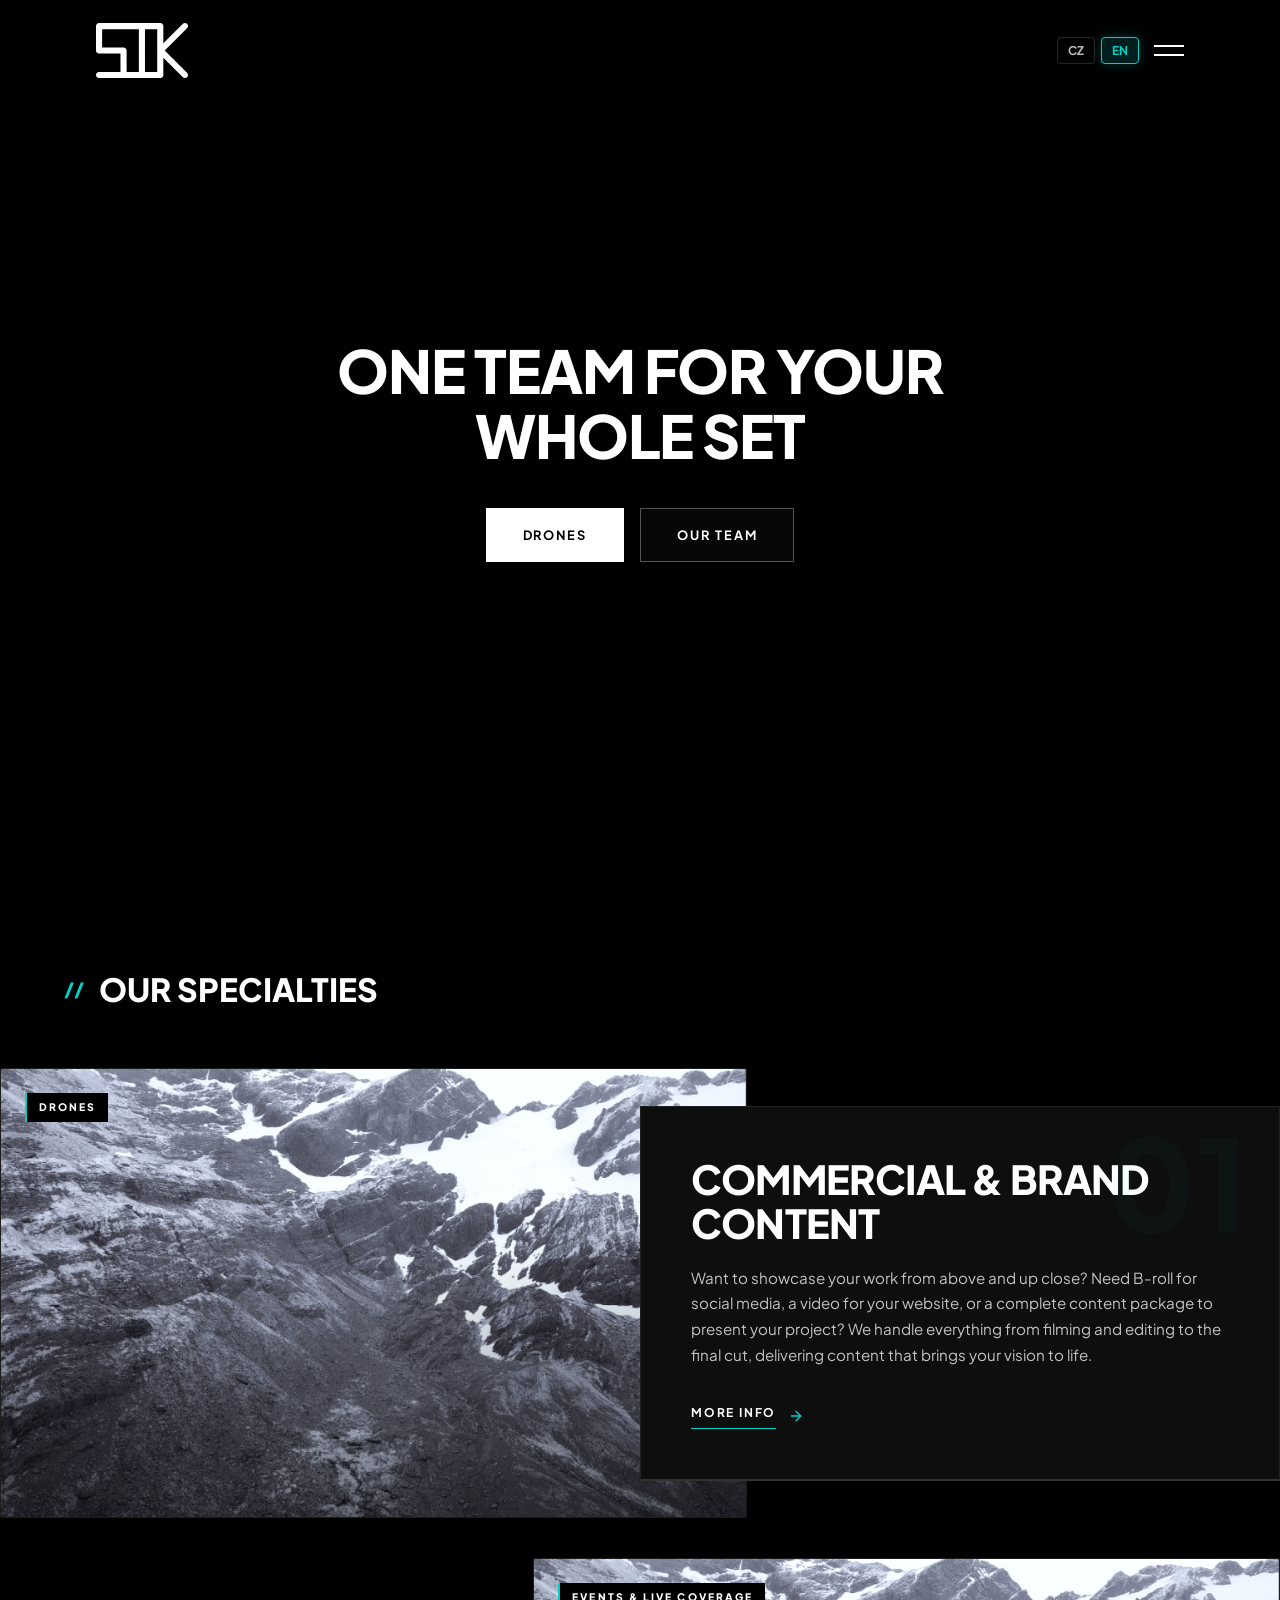
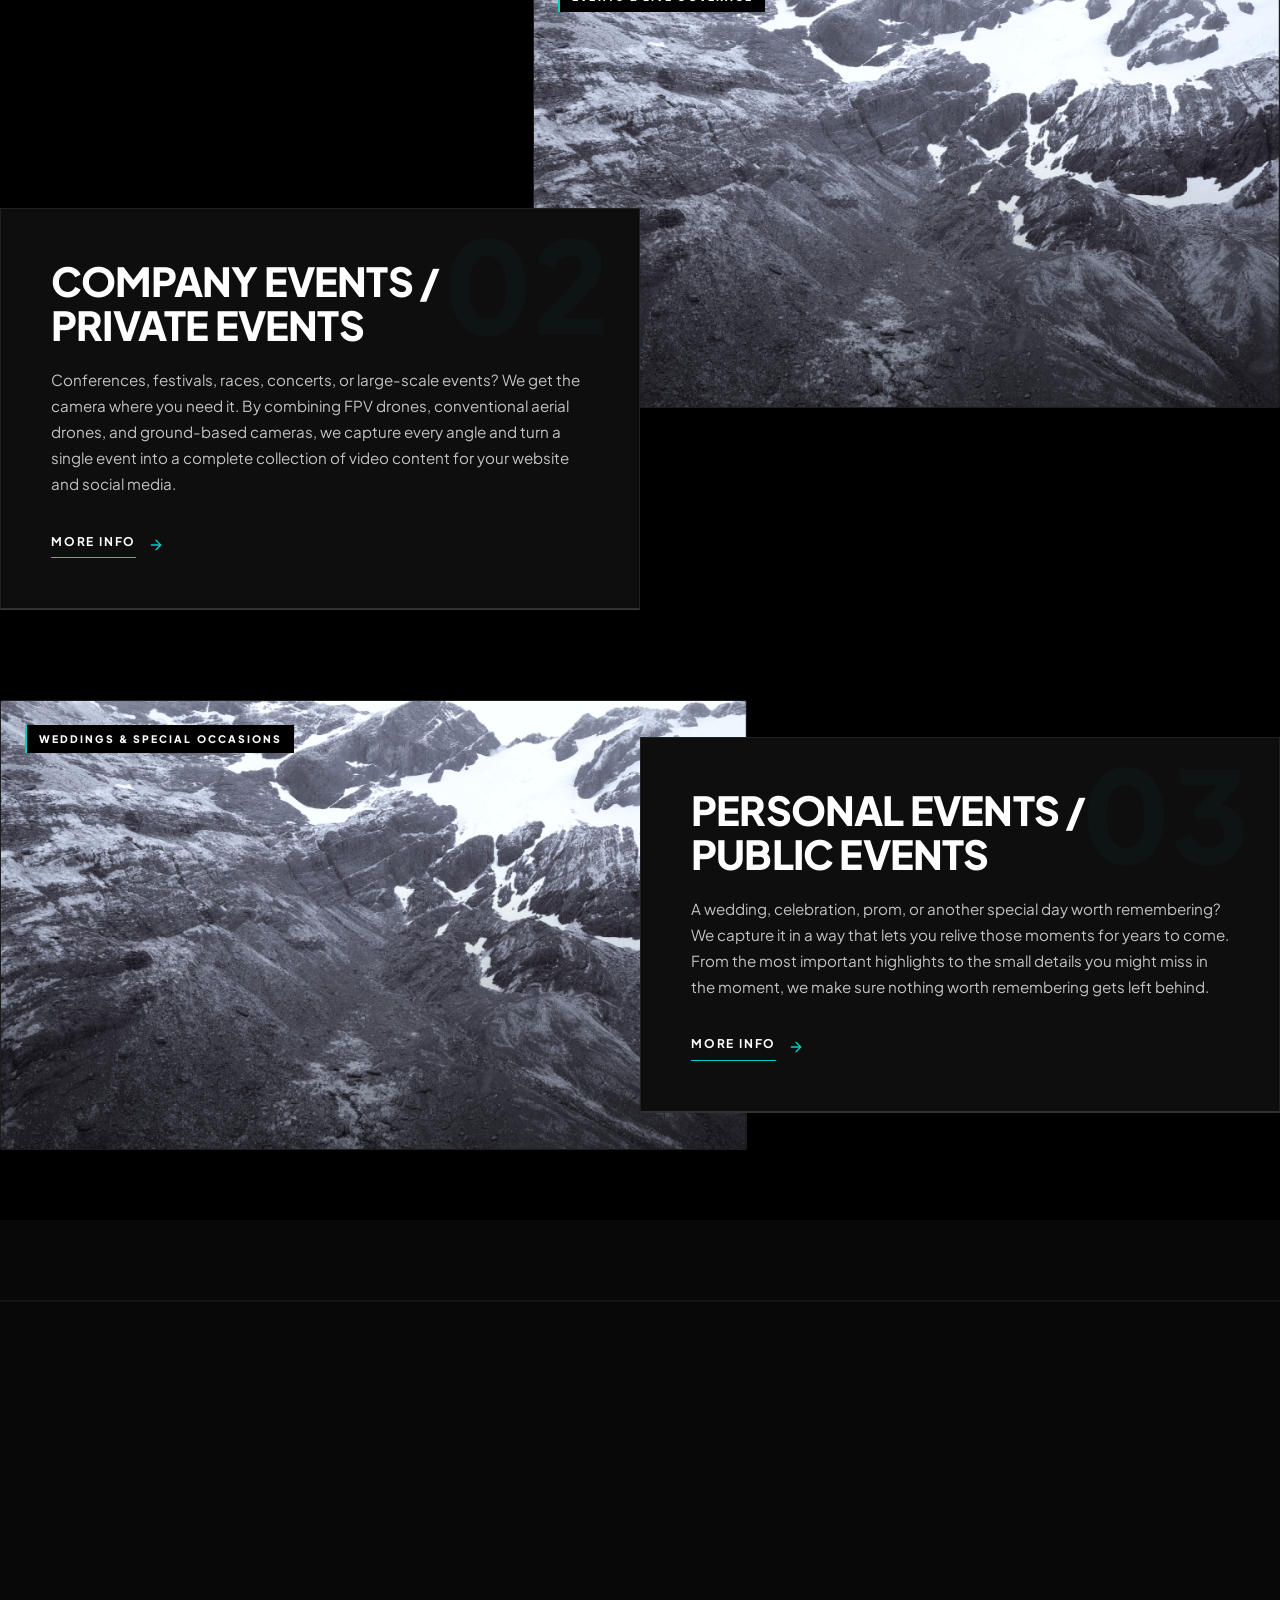
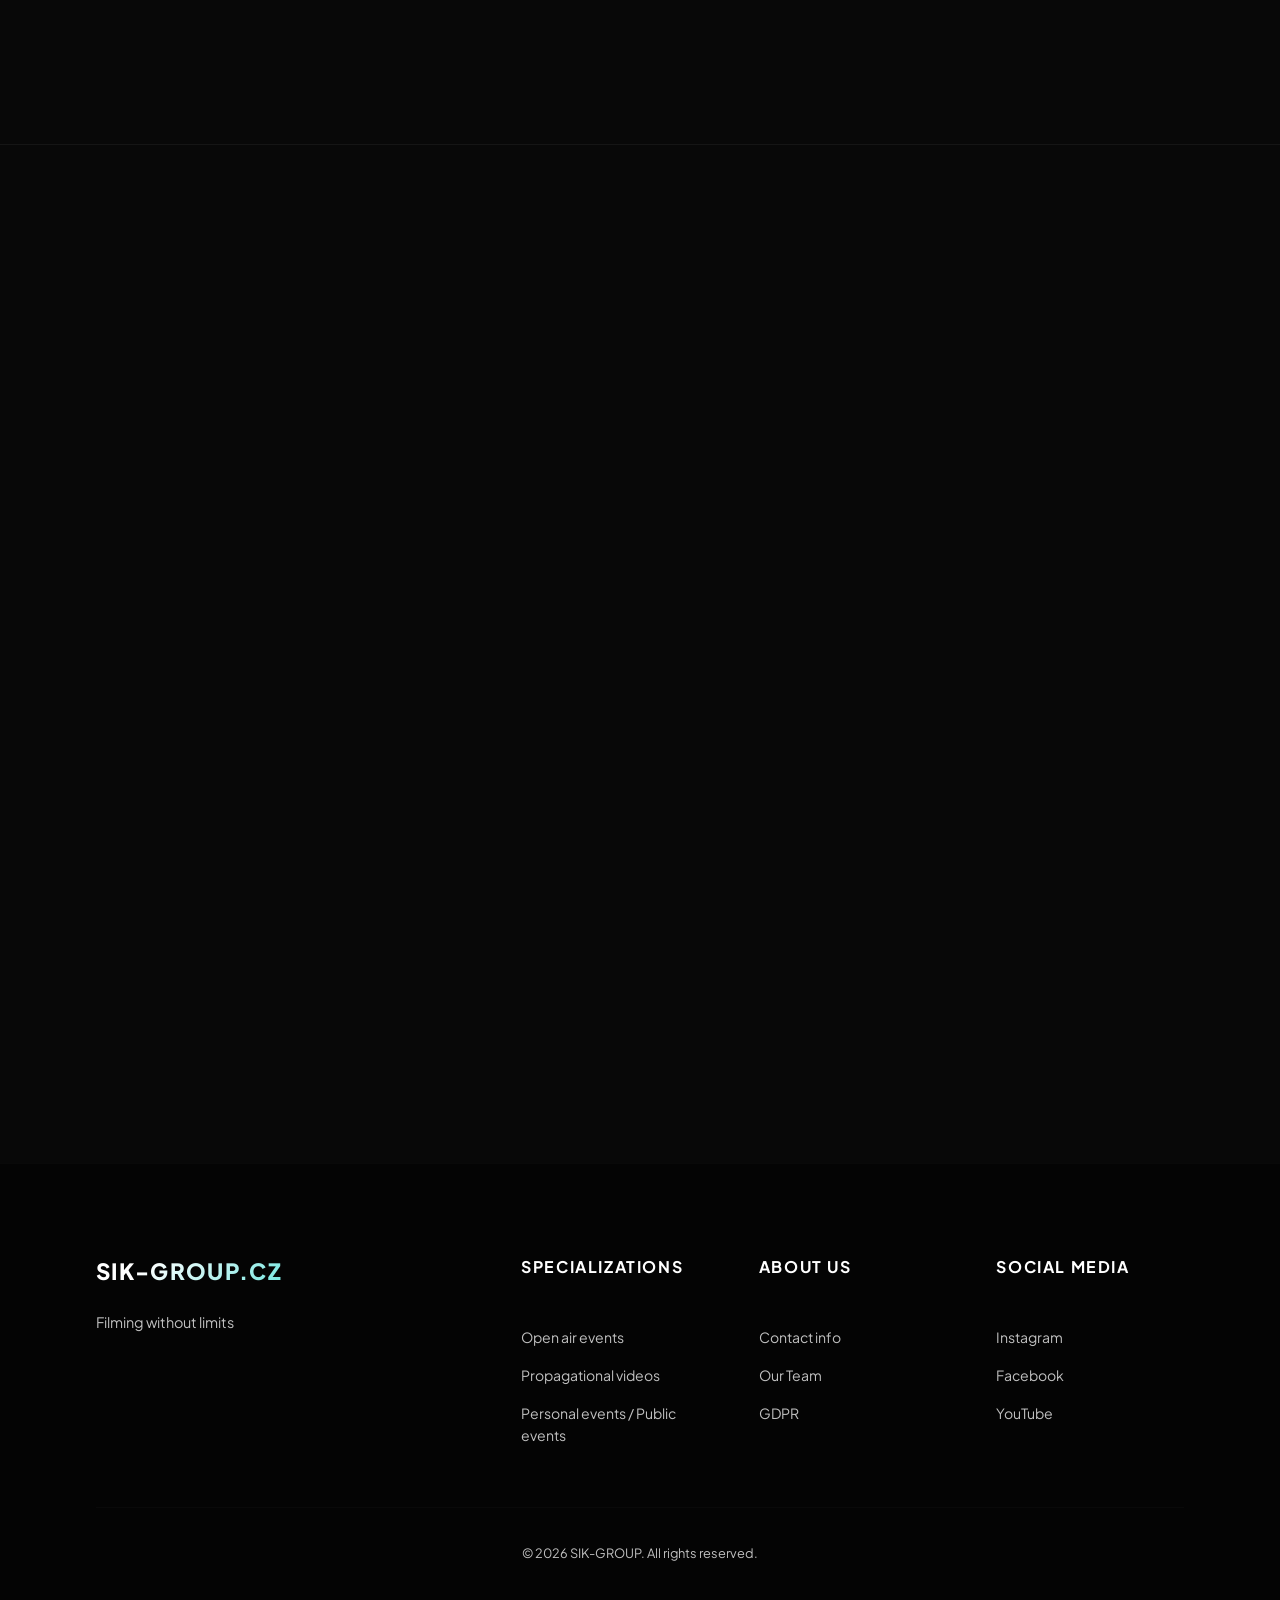
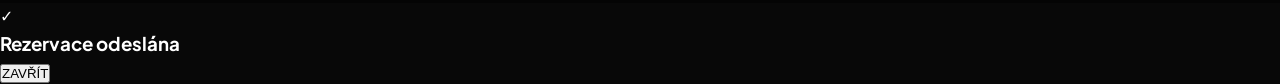
==== index.html @ f0756e2c "Update index.html" ====
<!DOCTYPE html>
<html lang="cs">
<head>
    <meta charset="UTF-8">
    <meta name="viewport" content="width=device-width, initial-scale=1.0">
    <title>SIK-GROUP</title>
    
    <link rel="preconnect" href="https://fonts.googleapis.com">
    <link rel="preconnect" href="https://fonts.gstatic.com" crossorigin>
    <link href="https://fonts.googleapis.com/css2?family=Plus+Jakarta+Sans:wght@400;500;600;700;800;900&display=swap" rel="stylesheet">
    
    <link rel="stylesheet" href="public/css/style.css">
    <link rel="stylesheet" href="public/css/index.css">
</head>
<body>
    <header>
        <div id="nav-wrapper">
            <nav id="main-nav" class="global-container">
                <div class="logo">
                    <a href="index.html" id="header-logo-link">
                        <img src="public/img/logo.svg" alt="SIK-GROUP" width="160" height="40" decoding="async">
                    </a>
                </div>
                
                <div class="nav-right-controls">
                    <div class="lang-switcher" id="dynamic-lang-switcher"></div>
                    
                    <div class="menu-toggle" id="mobile-menu">
                        <span class="bar b1"></span>
                        <span class="bar b2"></span>
                    </div>
                </div>
            </nav>

            <div class="nav-drop-panel" id="nav-panel">
                <div class="panel-grid">
                    <div class="panel-main">
                        <ul class="nav-list" id="dynamic-nav-list">
                            <!-- Dynamicky naplněno z common.json -->
                        </ul>
                    </div>
                    
                    <div class="panel-side">
                        <div class="side-block">
                            <span id="label-header-email">Email</span>
                            <a href="#" class="side-email" id="header-email">Načítá se...</a>
                            <span id="label-header-phone">Telefon</span>
                            <a href="#" class="side-phone" id="header-phone">Načítá se...</a>
                        </div>
                        <div class="side-block">
                            <span id="label-header-socials">Sociální sítě</span>
                            <div class="side-socials" id="header-socials">
                                <!-- Dynamicky naplněno z common.json -->
                            </div>
                        </div>
                    </div>
                </div>
            </div>
        </div>
        <div class="nav-dim-overlay" id="nav-overlay"></div>
    </header>

    <main class="index-main">
        <section class="hero-fullscreen">
            <div class="hero-video-bg">
                <video id="heroVideo" autoplay muted loop playsinline poster="public/img/hero-poster.jpg">
                    <source src="public/video/drone-hero.mp4" type="video/mp4">
                </video>
                <div class="hero-video-overlay"></div>
            </div>

            <div class="hero-content-centered global-container">
                <div class="hero-main-text">
                    <h1 class="hero-title" id="hero-title">Načítá se...</h1>
                    <div class="hero-cta-group">
                        <a href="#ukazka" class="btn-drone-minimal" id="hero-btn-drony">Načítá se...</a>
                        <a href="public/pages/kontakt.html#kontakt" class="btn-drone-minimal outline" id="hero-btn-fpv">Načítá se...</a>
                    </div>
                </div>
            </div>
            <div class="hero-bottom-fade"></div>
        </section>

        <section id="ukazka" class="divisions-section global-container">
            <div class="section-meta">
                <h2 id="divisions-section-title">Načítá se...</h2>
            </div>

            <div class="cinematic-showcase-list" id="divisions-container">
                <!-- Dynamicky generováno z index.js (index.json) -->
            </div>
        </section>

        <div class="section-divider"></div>

        <section class="trust-section global-container">
            <div class="section-meta">
                <h2 id="trust-section-title">Načítá se...</h2>
            </div>
            
            <div class="trust-layout-premium">
                <div class="trust-info">
                    <p id="trust-text">Načítá se...</p>
                </div>
                
                <div class="trust-logos-grid">
                    <div class="logo-wrapper"><img src="public/img/logos/hobbydrone.png" alt="hobbydrone" loading="lazy" decoding="async" width="120" height="60"></div>
                    <div class="logo-wrapper"><img src="public/img/logos/ssps.svg" alt="ssps" loading="lazy" decoding="async" width="120" height="60"></div>
                    <div class="logo-wrapper"><img src="public/img/logos/pilotix.png" alt="pilotix" loading="lazy" decoding="async" width="120" height="60"></div>
                    <div class="logo-wrapper"><img src="public/img/logos/rotorama.png" alt="rotorama" loading="lazy" decoding="async" width="120" height="60"></div>
                </div>
            </div>
        </section>

        <div class="section-divider"></div>

        <section id="booking" class="booking-section global-container">
            <div class="section-meta">
                <h2 id="booking-section-title">Načítá se...</h2>    
            </div>

            <div class="booking-grid">
                <div class="calendar-wrapper">
                    <div class="calendar-header">
                        <button class="cal-btn" id="prev-month-btn" type="button">
                            <svg viewBox="0 0 24 24" width="16" height="16" stroke="currentColor" stroke-width="2" fill="none"><polyline points="15 18 9 12 15 6"></polyline></svg>
                        </button>
                        <div class="current-month">KVĚTEN 2026</div> 
                        <button class="cal-btn" id="next-month-btn" type="button">
                            <svg viewBox="0 0 24 24" width="16" height="16" stroke="currentColor" stroke-width="2" fill="none"><polyline points="9 18 15 12 9 6"></polyline></svg>
                        </button>
                    </div>

                    <div class="calendar-days">
                        <span id="wday-0">PO</span>
                        <span id="wday-1">ÚT</span>
                        <span id="wday-2">ST</span>
                        <span id="wday-3">ČT</span>
                        <span id="wday-4">PÁ</span>
                        <span id="wday-5">SO</span>
                        <span id="wday-6">NE</span>
                    </div>

                    <div class="calendar-grid"></div>
                </div>

                <div class="booking-details">
                    <h3 id="booking-heading">Načítá se...</h3>
                    <div id="selected-date-presenter" class="date-unselected">Žádné datum nebylo vybráno</div>
                    
                    <form class="booking-form" id="rezervacni-formular" novalidate>                        
                        <select name="booking-time-from" id="real-time-select-from" style="display:none;">
                            <option value="" disabled selected>Čas od...</option>
                            <option value="8:00">8:00</option>
                            <option value="8:30">8:30</option>
                            <option value="9:00">9:00</option>
                            <option value="9:30">9:30</option>
                            <option value="10:00">10:00</option>
                            <option value="10:30">10:30</option>
                            <option value="11:00">11:00</option>
                            <option value="11:30">11:30</option>
                            <option value="12:00">12:00</option>
                            <option value="12:30">12:30</option>
                            <option value="13:00">13:00</option>
                            <option value="13:30">13:30</option>
                            <option value="14:00">14:00</option>
                            <option value="14:30">14:30</option>
                            <option value="15:00">15:00</option>
                            <option value="15:30">15:30</option>
                            <option value="16:00">16:00</option>
                            <option value="16:30">16:30</option>
                            <option value="17:00">17:00</option>
                            <option value="17:30">17:30</option>
                            <option value="18:00">18:00</option>
                            <option value="18:30">18:30</option>
                            <option value="19:00">19:00</option>
                            <option value="19:30">19:30</option>
                            <option value="20:00">20:00</option>
                        </select>                        
                        
                        <select name="booking-time-to" id="real-time-select-to" style="display:none;">
                            <option value="" disabled selected>Čas do...</option>
                            <option value="8:30">8:30</option>
                            <option value="9:00">9:00</option>
                            <option value="9:30">9:30</option>
                            <option value="10:00">10:00</option>
                            <option value="10:30">10:30</option>
                            <option value="11:00">11:00</option>
                            <option value="11:30">11:30</option>
                            <option value="12:00">12:00</option>
                            <option value="12:30">12:30</option>
                            <option value="13:00">13:00</option>
                            <option value="13:30">13:30</option>
                            <option value="14:00">14:00</option>
                            <option value="14:30">14:30</option>
                            <option value="15:00">15:00</option>
                            <option value="15:30">15:30</option>
                            <option value="16:00">16:00</option>
                            <option value="16:30">16:30</option>
                            <option value="17:00">17:00</option>
                            <option value="17:30">17:30</option>
                            <option value="18:00">18:00</option>
                            <option value="18:30">18:30</option>
                            <option value="19:00">19:00</option>
                            <option value="19:30">19:30</option>
                            <option value="20:00">20:00</option>
                            <option value="20:30">20:30</option>
                            <option value="21:00">21:00</option>
                            <option value="21:30">21:30</option>
                            <option value="22:00">22:00</option>
                            <option value="22:30">22:30</option>
                            <option value="23:00">23:00</option>
                        </select>

                        <div class="time-range-row">
                            <div class="custom-select-wrapper" id="custom-time-select-from">
                                <div class="custom-select-trigger" id="trigger-time-from">Čas od...</div>
                                <ul class="custom-options-list">
                                    <li data-value="8:00">8:00</li>
                                    <li data-value="8:30">8:30</li>
                                    <li data-value="9:00">9:00</li>
                                    <li data-value="9:30">9:30</li>
                                    <li data-value="10:00">10:00</li>
                                    <li data-value="10:30">10:30</li>
                                    <li data-value="11:00">11:00</li>
                                    <li data-value="11:30">11:30</li>
                                    <li data-value="12:00">12:00</li>
                                    <li data-value="12:30">12:30</li>
                                    <li data-value="13:00">13:00</li>
                                    <li data-value="13:30">13:30</li>
                                    <li data-value="14:00">14:00</li>
                                    <li data-value="14:30">14:30</li>
                                    <li data-value="15:00">15:00</li>
                                    <li data-value="15:30">15:30</li>
                                    <li data-value="16:00">16:00</li>
                                    <li data-value="16:30">16:30</li>
                                    <li data-value="17:00">17:00</li>
                                    <li data-value="17:30">17:30</li>
                                    <li data-value="18:00">18:00</li>
                                    <li data-value="18:30">18:30</li>
                                    <li data-value="19:00">19:00</li>
                                    <li data-value="19:30">19:30</li>
                                    <li data-value="20:00">20:00</li>
                                </ul>
                            </div>

                            <div class="custom-select-wrapper" id="custom-time-select-to">
                                <div class="custom-select-trigger" id="trigger-time-to">Čas do...</div>
                                <ul class="custom-options-list">
                                    <li data-value="8:30">8:30</li>
                                    <li data-value="9:00">9:00</li>
                                    <li data-value="9:30">9:30</li>
                                    <li data-value="10:00">10:00</li>
                                    <li data-value="10:30">10:30</li>
                                    <li data-value="11:00">11:00</li>
                                    <li data-value="11:30">11:30</li>
                                    <li data-value="12:00">12:00</li>
                                    <li data-value="12:30">12:30</li>
                                    <li data-value="13:00">13:00</li>
                                    <li data-value="13:30">13:30</li>
                                    <li data-value="14:00">14:00</li>
                                    <li data-value="14:30">14:30</li>
                                    <li data-value="15:00">15:00</li>
                                    <li data-value="15:30">15:30</li>
                                    <li data-value="16:00">16:00</li>
                                    <li data-value="16:30">16:30</li>
                                    <li data-value="17:00">17:00</li>
                                    <li data-value="17:30">17:30</li>
                                    <li data-value="18:00">18:00</li>
                                    <li data-value="18:30">18:30</li>
                                    <li data-value="19:00">19:00</li>
                                    <li data-value="19:30">19:30</li>
                                    <li data-value="20:00">20:00</li>
                                    <li data-value="20:30">20:30</li>
                                    <li data-value="21:00">21:00</li>
                                    <li data-value="21:30">21:30</li>
                                    <li data-value="22:00">22:00</li>
                                    <li data-value="22:30">22:30</li>
                                    <li data-value="23:00">23:00</li>
                                </ul>
                            </div>
                        </div>

                        <input type="text" id="form-jmeno" placeholder="Jméno / název společnosti" required>
                        <input type="email" id="form-email" placeholder="Email" required>
                        <input type="tel" id="form-telefon" placeholder="Telefonní číslo">
                        <textarea id="form-projekt" placeholder="Popis vašeho projektu"></textarea>
                        <button type="submit" class="btn-confirm" id="form-submit-btn">Potvrdit termín</button>
                    </form>
                </div>
            </div>
        </section>
    </main>

    <footer class="main-footer">
        <div class="global-container">
            <div class="footer-grid" id="dynamic-footer-grid">
                <!-- Dynamicky naplněno z common.json -->
            </div>
            <div class="footer-bottom">
                <p id="footer-copyright">&copy; 2026 SIK-GROUP.</p>
            </div>
        </div>
    </footer>

    <!-- Vlastní modální okno pro potvrzení / chybu rezervace -->
    <div id="sik-booking-modal" class="sik-modal-overlay" aria-hidden="true">
        <div class="sik-modal-box">
            <div class="sik-modal-icon" id="sik-modal-icon">✓</div>
            <h3 class="sik-modal-title" id="sik-modal-title">Rezervace odeslána</h3>
            <p class="sik-modal-text" id="sik-modal-text"></p>
            <div class="sik-modal-summary" id="sik-modal-summary"></div>
            <button type="button" class="sik-modal-close-btn" id="sik-modal-close">ZAVŘÍT</button>
        </div>
    </div>

    <!-- Globální script -->
    <script src="public/js/script.js" defer></script>
    <!-- Stránkový script pro hlavní stránku -->
    <script src="public/js/index.js" defer></script>
</body>
</html>
---- public/css/style.css ----
/*1. GLOBÁLNÍ STYLY*/

:root {
    --bg-deep: #080808;        
    --bg-panel: rgba(15, 15, 15, 0.92); 
    --text-main: #FFFFFF;
    --text-tech: #CCCCCC;
    --text-muted: #888888;
    --accent-tech: #00D1C7;    
    --font-global: 'Plus Jakarta Sans', system-ui, -apple-system, sans-serif;
    --nav-height: 100px;
    --transition-premium: cubic-bezier(0.16, 1, 0.3, 1);
}

* {
    margin: 0;
    padding: 0;
    box-sizing: border-box;
}

html {
    scroll-behavior: smooth;
    background-color: var(--bg-deep);
}

body {
    font-family: var(--font-global);
    background-color: var(--bg-deep);
    color: var(--text-main);
    line-height: 1.6;
    -webkit-font-smoothing: antialiased;
    overflow-x: hidden;
}

a {
    color: inherit;
    text-decoration: none;
}

.global-container {
    width: 100%;
    max-width: 1400px;
    margin: 0 auto;
    padding: 0 6rem;
}


/*2. FIXNÍ HEADER & ANIMOVANÝ HAMBURGER & PŘEPÍNAČ JAZYKŮ*/

header {
    position: fixed;
    top: 0;
    left: 0;
    width: 100%;
    z-index: 999;
    background: linear-gradient(to bottom, rgba(0, 0, 0, 0.8) 0%, rgba(0, 0, 0, 0.4) 40%, transparent 100%);
    padding-top: 20px;
    padding-bottom: 30px;
    pointer-events: none;
}

#nav-wrapper {
    position: fixed;
    top: 0;
    left: 0;
    right: 0;
    z-index: 2000;
    pointer-events: auto;
    will-change: transform;
    transform: translateZ(0);
    transition: transform 0.5s var(--transition-premium), background-color 0.4s ease, backdrop-filter 0.4s ease, -webkit-backdrop-filter 0.4s ease, border-color 0.4s ease;
}

#nav-wrapper.scrolled {
    background-color: rgba(8, 8, 8, 0.95);
    border-bottom: 1px solid rgba(255, 255, 255, 0.05);
    box-shadow: 0 10px 30px rgba(0, 0, 0, 0.5);
}

#main-nav {
    display: flex;
    justify-content: space-between;
    align-items: center;        
    height: var(--nav-height);    
    background: transparent;
}

#main-nav .logo {
    display: flex;
    align-items: center;
    height: 100%;                
}

#main-nav .logo a {
    display: flex;
    align-items: center;
}

#main-nav .logo img {
    height: 55px;                
    width: auto;                 
    display: block;
    object-fit: contain;
    will-change: transform, filter;
    transition: transform 0.3s var(--transition-premium), filter 0.3s ease;
    filter: drop-shadow(0 0 2px rgba(0,0,0,1)) drop-shadow(0 0 6px rgba(0,0,0,0.7));
}

#main-nav .logo a:hover img {
    transform: scale(1.05);      
    filter: drop-shadow(0 0 8px var(--accent-tech));
}

/* Obal pro přepínač jazyků a hamburger vpravo */
.nav-right-controls {
    display: flex;
    align-items: center;
    gap: 15px;
}

.lang-switcher {
    display: flex;
    gap: 6px;
    align-items: center;
}

.lang-switch-btn {
    background: transparent;
    border: 1px solid rgba(255, 255, 255, 0.15);
    color: var(--text-muted);
    padding: 5px 10px;
    border-radius: 4px;
    font-size: 0.75rem;
    font-weight: 700;
    font-family: var(--font-global);
    cursor: pointer;
    transition: all 0.3s var(--transition-premium);
}

.lang-switch-btn:hover {
    color: var(--text-main);
    border-color: rgba(255, 255, 255, 0.4);
}

/* Aktivní stav s tyrkysovým zářením */
.lang-switch-btn.active {
    background: rgba(0, 209, 199, 0.15);
    border-color: var(--accent-tech);
    color: var(--accent-tech);
    box-shadow: 0 0 12px rgba(0, 209, 199, 0.25);
}

.menu-toggle {
    display: flex;
    flex-direction: column;
    justify-content: center;
    gap: 7px;                    
    width: 30px;
    height: 30px;
    cursor: pointer;
    filter: drop-shadow(0 0 2px rgba(0,0,0,1));
}

.bar {
    width: 30px;
    height: 2px;                 
    background-color: #ffffff; 
    display: block;              
    box-shadow: 0 0 0 1px rgba(0,0,0,0.2), 0 0 3px rgba(0,0,0,0.4);
    transition: transform 0.4s var(--transition-premium), background-color 0.3s ease;
    transform-origin: center;
}

.menu-toggle:hover .bar {
    background-color: var(--accent-tech);
    box-shadow: 0 0 10px var(--accent-tech);
}

.menu-toggle.active .b1 {
    transform: translateY(4.5px) rotate(45deg);
    background-color: var(--text-main);
}

.menu-toggle.active .b2 {
    transform: translateY(-4.5px) rotate(-45deg);
    background-color: var(--text-main);
}

.nav-drop-panel {
    position: absolute;
    top: var(--nav-height);
    right: 6rem;            
    width: 440px;            
    background: var(--bg-panel);
    border: 1px solid rgba(255, 255, 255, 0.08);
    border-radius: 16px; 
    padding: 30px; 
    will-change: transform, opacity;
    transform: translateY(-20px) translateZ(0);
    opacity: 0;
    visibility: hidden;
    pointer-events: auto; 
    transition: transform 0.5s var(--transition-premium), 
                opacity 0.4s var(--transition-premium), 
                visibility 0.5s var(--transition-premium);
}

.nav-drop-panel.active {
    transform: translateY(0) translateZ(0);
    opacity: 1;
    visibility: visible;
}

.panel-grid {
    display: grid;
    grid-template-columns: 1.1fr 0.9fr; 
    gap: 30px; 
}

.panel-main {
    display: block; 
}

.panel-main .nav-list {
    list-style: none;
    display: flex;
    flex-direction: column;
    gap: 8px; 
}

.nav-list li {
    display: flex;
    align-items: center;
    gap: 8px;
}

.nav-list a {
    font-size: 1.3rem; 
    font-weight: 600;
    letter-spacing: -0.01em;
    color: var(--text-muted);
    position: relative;
    padding-bottom: 4px; 
    display: inline-block;
    transition: color 0.3s ease, transform 0.3s var(--transition-premium);
    background: none;
    -webkit-background-clip: initial;
    background-clip: initial;
    -webkit-text-fill-color: initial;
}

.nav-list a::after {
    content: '';
    position: absolute;
    bottom: 0;
    left: 0;
    width: 0;
    height: 1px;
    background-color: var(--accent-tech);
    transition: width 0.3s var(--transition-premium);
}

.nav-list a:hover {
    color: var(--accent-tech);
    transform: translateX(4px);
}

.nav-list a:hover::after {
    width: 100%;
}

.nav-list li.active a {
    color: var(--text-main);
}

.nav-list li.active a::after {
    width: 100%; 
}

.nav-list li.active::before {
    content: '';
    width: 5px;
    height: 5px;
    background-color: var(--accent-tech);
    border-radius: 50%;
    box-shadow: 0 0 6px var(--accent-tech);
}

.nav-list li.nav-item-kontakt {
    margin-top: 4px; 
}

.panel-side {
    display: flex;
    flex-direction: column;
    gap: 24px; 
    border-left: 1px solid rgba(255, 255, 255, 0.05);
    padding-left: 25px; 
}

.side-block span {
    display: block;
    font-size: 0.65rem;
    font-weight: 700;
    text-transform: uppercase;
    letter-spacing: 0.06em;
    color: var(--text-muted);
    margin-bottom: 1px; 
}

.side-block a.side-email {
    font-size: 0.9rem; 
    color: var(--text-main);
    font-weight: 600;
    transition: color 0.3s ease;
    display: inline-block;
    margin-bottom: 20px;
}

.side-block a.side-email:hover {
    color: var(--accent-tech);
}

.side-block a.side-phone {
    font-size: 0.9rem; 
    color: var(--text-main);
    font-weight: 600;
    transition: color 0.3s ease;
    display: inline-block;
    margin-bottom: 8px;
}

.side-block a.side-phone:hover {
    color: var(--accent-tech);
}

.side-socials {
    display: flex;
    flex-direction: column;
    gap: 12px;
    margin-top: 10px; 
}

.side-socials a {
    font-size: 0.85rem;
    font-weight: 500;
    color: var(--text-tech);
    display: flex;
    align-items: center;
    gap: 8px; 
    transition: color 0.3s ease, transform 0.3s var(--transition-premium);
}

.side-socials a::before {
    content: '→';
    font-family: monospace; 
    font-size: 0.8rem;
    color: rgba(255, 255, 255, 0.2); 
    transition: color 0.3s ease, transform 0.3s var(--transition-premium);
}

.side-socials a:hover {
    color: var(--accent-tech);
    transform: translateX(4px);
}

.side-socials a:hover::before {
    color: var(--accent-tech);
    transform: translateX(-2px); 
}

.nav-dim-overlay {
    position: fixed;
    top: 0;
    left: 0;
    width: 100vw;
    height: 100vh;
    background: rgba(0, 0, 0, 0.6);
    z-index: 1998;
    opacity: 0;
    pointer-events: none;
    will-change: opacity;
    transition: opacity 0.5s ease;
}

.nav-dim-overlay.active {
    opacity: 1;
    pointer-events: auto;
}


/*3. MAIN SEKCE TYPOGRAFIE*/

.section-meta h2, 
.section-title {
    font-family: var(--font-global);
    font-size: 2rem;
    font-weight: 800;
    text-transform: uppercase;
    color: #ffffff;
    margin-bottom: 50px;
    display: flex;
    align-items: center; 
    line-height: 1.2;
}

.section-meta h2::before,
.section-title::before {
    content: "//";
    color: var(--accent-tech);
    font-size: 1.2rem; 
    margin-right: 15px;
    display: inline-block;
    vertical-align: middle; 
    margin-top: -2px;
}


/*4. FOOTER*/

.main-footer {
    background-color: #040404;
    border-top: 1px solid rgba(255, 255, 255, 0.02); 
    padding: 90px 0 40px 0;
}

.footer-grid {
    display: grid;
    grid-template-columns: 2fr repeat(3, 1fr);
    gap: 50px;
    margin-bottom: 60px;
}

.footer-brand h3 {
    font-size: 1.4rem;
    font-weight: 800;
    letter-spacing: 0.06em;
    text-transform: uppercase;
    margin-bottom: 20px;
    background: linear-gradient(135deg, #FFFFFF 15%, var(--accent-tech) 85%);
    -webkit-background-clip: text;
    background-clip: text;
    -webkit-text-fill-color: transparent;
}

.footer-brand p {
    color: var(--text-muted);
    font-size: 0.9rem;
    line-height: 1.7;
    max-width: 320px;
}

.footer-column h4 {
    font-size: 1rem;
    font-weight: 700;
    text-transform: uppercase;
    letter-spacing: 0.1em;
    color: var(--text-main);
    margin-bottom: 20px;
    position: relative;
    padding-bottom: 10px;
    display: inline-block;
    background: none;
    -webkit-background-clip: initial;
    background-clip: initial;
    -webkit-text-fill-color: initial;
}

.footer-column h4::after {
    content: '';
    position: absolute;
    bottom: 0;
    left: 0;
    width: 0; 
    height: 1px;
    background: var(--accent-tech);
    transition: width 0.3s var(--transition-premium);
}

.footer-column:hover h4::after {
    width: 100%; 
}

.footer-column ul {
    list-style: none;
    display: flex;
    flex-direction: column;
    gap: 12px;
    margin-top: 15px;
}

.footer-column a {
    font-size: 0.88rem;
    color: var(--text-muted);
    display: inline-flex;
    align-items: center;
    transition: color 0.3s ease, transform 0.3s var(--transition-premium);
}

.footer-column a:hover {
    color: var(--accent-tech);
    transform: translateX(4px);
}

.footer-bottom {
    display: flex;
    justify-content: center; 
    align-items: center;
    text-align: center; 
    padding-top: 35px;
    border-top: 1px solid rgba(255, 255, 255, 0.02);
    font-size: 0.8rem;
    color: var(--text-muted);
}


/*5. RESPONSIVITA & MEDIA QUERIES*/

@media (max-width: 1024px) {
    .global-container { 
        padding: 0 3rem; 
    }
}

@media (max-width: 768px) {
    
    .global-container { 
        padding: 0 1.2rem; 
    }

    #nav-wrapper {
        transition: transform 0.5s var(--transition-premium);
    }

    .menu-toggle {
        position: relative;
        z-index: 2100; 
    }

    .menu-toggle.active .bar {
        background-color: var(--accent-tech) !important;
        box-shadow: none !important; 
    }

    .menu-toggle:hover .bar {
        background-color: #ffffff;
        box-shadow: 0 0 0 1px rgba(0,0,0,0.2), 0 0 3px rgba(0,0,0,0.4);
    }

    .menu-toggle.active:hover .bar {
        background-color: var(--accent-tech) !important;
        box-shadow: none !important; 
    }

    .nav-drop-panel { 
        position: fixed;
        top: 0;
        left: 0;
        right: 0;
        width: 100vw;
        height: 100vh;
        height: 100dvh; 
        background: rgba(10, 10, 10, 0.98); 
        border: none;
        border-radius: 0; 
        display: flex;
        flex-direction: column;
        justify-content: flex-start;
        overflow-y: auto; 
        overscroll-behavior-y: contain;
        scrollbar-width: none;
        padding: calc(var(--nav-height) + 10px) 2rem 40px 2rem; 
        transform: translateY(-100%) translateZ(0); 
        opacity: 0;
        visibility: hidden;
        z-index: 2050; 
        pointer-events: auto;
        transition: transform 0.5s var(--transition-premium), 
                    opacity 0.4s var(--transition-premium), 
                    visibility 0.5s var(--transition-premium);
    }
    
    .nav-drop-panel::-webkit-scrollbar {
        display: none;
    }

    .nav-drop-panel.active {
        transform: translateY(0) translateZ(0);
        opacity: 1;
        visibility: visible;
    }
    
    .panel-grid { 
        grid-template-columns: 1fr; 
        gap: 25px;
        width: 100%;
        margin-bottom: 20px;
    }
    
    .panel-main .nav-list {
        gap: 12px; 
        align-items: center; 
    }
    
    .nav-list a {
        font-size: 1.35rem; 
        letter-spacing: -0.02em;
        color: var(--text-tech);
    }
    
    .nav-list a::after {
        width: 100%; 
        background: linear-gradient(to right, rgba(0, 209, 199, 0.3), transparent); 
    }
    
    .nav-list li.active a {
        color: var(--text-main);
    }
    
    .nav-list li.active a::after {
        width: 100%; 
        background-color: var(--accent-tech);
    }
    
    .nav-list li.active::before {
        display: none;
    }
    
    .panel-side {
        border-left: none;
        border-top: 1px solid rgba(255, 255, 255, 0.08); 
        padding-left: 0; 
        padding-top: 20px; 
        gap: 15px; 
        align-items: center;
        text-align: center;
    }
    
    .side-block span {
        font-size: 0.7rem;
        margin-bottom: 6px;
    }
    
    .side-block a.side-email, 
    .side-block a.side-phone {
        font-size: 1rem; 
        color: var(--text-main); 
    }
    
    .side-socials { 
        flex-direction: row; 
        justify-content: center;
        gap: 20px; 
    }
    
    .side-socials a {
        font-size: 0.9rem;
        color: var(--text-tech); 
    }

    .side-socials a::before {
        display: none;
    }

    .footer-grid { 
        grid-template-columns: 1fr 1fr; 
        gap: 40px 20px; 
    }
    
    .footer-brand {
        grid-column: span 2;
        margin-bottom: 10px;
    }

    .footer-column h4::after {
        width: 100%; 
        background: var(--accent-tech); 
    }
    
    .footer-column a {
        color: var(--text-tech); 
    }
    
    .footer-bottom { 
        justify-content: center;
        text-align: center;
    }

    .section-meta h2 {
        font-size: 1.5rem;
        display: flex;
        align-items: center; 
        gap: 1px;
    }

    .section-meta h2::before {
        content: "//";
        color: var(--accent-tech);
        font-size: 1rem;
        line-height: 1;
        display: inline-block;
        margin-top: -2px;
    }
}
---- public/css/index.css ----
:root {
    --accent-tech: #00D1C7;    
    --text-pure: #ffffff;
    --text-muted: rgba(255, 255, 255, 0.75); 
    --transition-premium: cubic-bezier(0.25, 1, 0.5, 1);
}

.divisions-section,
.trust-section,
.booking-section {
    content-visibility: auto;
    contain-intrinsic-size: 1000px;
}

.section-divider {
    width: 100%;
    height: 1px;
    background: rgba(255, 255, 255, 0.05); 
    margin-top: 80px; 
}

.section-meta {
    margin-bottom: 60px;
    text-align: left;
    padding-left: 5%; 
    padding-right: 5%;
}

.meta-num {
    font-size: 0.75rem; 
    font-weight: 700;
    color: var(--accent-tech);
    letter-spacing: 0.35em; 
    margin-bottom: 16px;
    display: flex; 
    align-items: center;
    gap: 20px; 
}

.meta-num::after {
    content: "";
    height: 1px;
    width: 60px; 
    background-color: rgba(0, 209, 199, 0.3); 
    display: block;
}

/* ==========================================================================
   1. HERO SEKCE
   ========================================================================== */

.hero-fullscreen {
    position: relative;
    width: 100%;
    height: 100vh;
    display: flex;
    align-items: center; 
    justify-content: center; 
    text-align: center;
    overflow: hidden;
    background-color: #000000;
    contain: strict;
}

.hero-video-bg {
    position: absolute;
    top: 0;
    left: 0;
    width: 100%;
    height: 100%;
    z-index: 1;
    pointer-events: none;
}

.hero-video-bg video {
    display: block;
    width: 100%;
    height: 100%;
    object-fit: cover;
    pointer-events: none;
    transform: translateZ(0);
}

.hero-video-overlay {
    position: absolute;
    top: 0;
    left: 0;
    width: 100%;
    height: 100%;
    background: rgba(0, 0, 0, 0.35);
    z-index: 2;
    pointer-events: none;
}

.hero-bottom-fade {
    position: absolute;
    bottom: 0;
    left: 0;
    width: 100%;
    height: 200px;
    background: linear-gradient(to top, #000000 0%, transparent 100%);
    z-index: 4;
    pointer-events: none;
}

.hero-content-centered {
    position: relative;
    z-index: 3; 
    width: 100%;
}

.hero-main-text {
    max-width: 800px;
    margin: 0 auto;
}

.hero-title {
    font-size: 3.7rem; 
    font-weight: 900;
    line-height: 1.1;
    letter-spacing: -0.02em;
    color: #ffffff;
    text-transform: uppercase;
    margin-top: 0;
    margin-bottom: 40px;
}

.hero-cta-group {
    display: flex;
    justify-content: center;
    gap: 16px;
}

.btn-drone-minimal {
    display: inline-block;
    padding: 16px 36px;
    background-color: #ffffff;
    color: #000000;
    font-weight: 700;
    font-size: 0.8rem;
    text-transform: uppercase;
    letter-spacing: 0.15em;
    text-decoration: none;
    border: 1px solid #ffffff;
    transition: background-color 0.2s ease, color 0.2s ease, border-color 0.2s ease, transform 0.2s ease;
}

.btn-drone-minimal:hover {
    background-color: transparent;
    color: #ffffff;
    border-color: #ffffff;
    transform: translateY(-2px);
}

.btn-drone-minimal.outline {
    background-color: rgba(10, 10, 10, 0.75);
    color: #ffffff;
    border: 1px solid rgba(255, 255, 255, 0.3);
}

.btn-drone-minimal.outline:hover {
    border-color: #ffffff;
    background-color: #ffffff;
    color: #000000;
}

/* ==========================================================================
   2. DRONE DIVISIONS
   ========================================================================== */

.divisions-section {
    padding: 70px 0; 
    background-color: #000000;
}

.cinematic-showcase-list {
    display: flex;
    flex-direction: column;
    gap: 40px; 
    margin-top: 40px;
}

.showcase-row {
    display: grid;
    grid-template-columns: repeat(12, 1fr); 
    align-items: center; 
    position: relative;
    width: 100%;
}

.showcase-row.row-reverse {
    align-items: start; 
}

.showcase-media {
    width: 100%;
    display: flex;
}

.media-container {
    display: block;
    position: relative;
    width: 100%;
    min-height: 450px; 
    border-radius: 2px; 
    overflow: hidden;
    background-color: #0a0a0a;
    border: 1px solid rgba(255, 255, 255, 0.08);
}

/* Správné roztažení a animace dynamického obrázku */
.media-bg-img {
    position: absolute;
    top: 0;
    left: 0;
    width: 100%;
    height: 100%;
    object-fit: cover;
    transition: transform 0.4s ease;
    will-change: transform;
}

.media-overlay {
    position: absolute;
    top: 0;
    left: 0;
    width: 100%;
    height: 100%;
    background: linear-gradient(to bottom, transparent 40%, rgba(0,0,0,0.7) 100%);
    opacity: 0.6;
    z-index: 2;
}

.media-badge {
    position: absolute;
    top: 24px;
    left: 24px;
    font-size: 0.65rem; 
    font-weight: 800;
    text-transform: uppercase;
    letter-spacing: 0.2em;
    background: #000000;
    padding: 6px 12px;
    border-left: 2px solid var(--accent-tech);
    color: #ffffff;
    z-index: 3;
}

.showcase-text {
    display: flex;
    flex-direction: column;
    justify-content: center; 
    background: #0e0e0e; 
    padding: 50px;
    border: 1px solid rgba(255, 255, 255, 0.08);
    border-bottom: 2px solid rgba(255, 255, 255, 0.15);
    position: relative;
    transition: border-color 0.25s ease;
}

.huge-bg-number {
    position: absolute;
    top: 10px;
    right: 30px;
    font-size: 8rem;
    font-weight: 900;
    color: rgba(0, 209, 199, 0.03); 
    font-family: var(--font-global);
    line-height: 1;
    user-select: none;
    z-index: 0;
    pointer-events: none;
    transition: color 0.25s ease;
}

.row-title {
    font-size: 2.5rem; 
    font-weight: 900;
    letter-spacing: -0.02em;
    margin: 0 0 20px 0;
    line-height: 1.1;
    text-transform: uppercase;
}

.row-title a {
    color: #ffffff;
    text-decoration: none;
    transition: color 0.25s ease;
}

.row-description {
    font-size: 0.95rem; 
    color: var(--text-muted); 
    line-height: 1.7;
    margin: 0 0 35px 0;
}

.btn-drone-action {
    display: inline-flex;
    align-items: center;
    gap: 12px;
    text-decoration: none;    
    color: #ffffff;
    font-size: 0.75rem;
    font-weight: 700;
    text-transform: uppercase;
    letter-spacing: 0.15em;
    width: max-content;
}

.btn-drone-action span {
    border-bottom: 1px solid var(--accent-tech);
    padding-bottom: 6px;
}

.btn-drone-action svg {
    width: 16px;
    height: 16px;
    color: var(--accent-tech);
    transition: transform 0.25s ease;
}

.showcase-row:hover .media-bg-img { transform: scale(1.02); }
.showcase-row:hover .showcase-text { border-color: rgba(0, 209, 199, 0.4); }
.showcase-row:hover .huge-bg-number { color: rgba(0, 209, 199, 0.06); }
.showcase-row:hover .btn-drone-action { border-color: var(--accent-tech); }
.showcase-row:hover .btn-drone-action svg { transform: translateX(6px); }

/* ==========================================================================
   3. KLIENTI A PARTNEŘI
   ========================================================================== */

.trust-section {
    padding: 100px 0;
    border-top: 1px solid rgba(255, 255, 255, 0.05);
}

.trust-layout-premium {
    display: grid;
    grid-template-columns: 1fr 1.5fr;
    gap: 80px;
    align-items: center;
    margin-top: 60px;
}

.trust-info {
    padding-left: 20px;
    border-left: 2px solid rgba(0, 242, 254, 0.5);
}

.trust-info p {
    color: rgba(255, 255, 255, 0.6);
    font-size: 1.1rem;
    line-height: 1.8;
    margin: 0;
    font-weight: 300;
}

.trust-logos-grid {
    display: flex;
    justify-content: space-between;
    align-items: center;
    gap: 40px;
    flex-wrap: wrap;
}

.logo-wrapper {
    flex: 1;
    min-width: 120px;
    display: flex;
    justify-content: center;
    align-items: center;
    height: 50px;
}

.logo-wrapper img {
    max-width: 100%;
    max-height: 100%;
    object-fit: contain;
    opacity: 1;
    filter: grayscale(0%);
    transition: transform 0.25s ease;
    display: block;
}

/* ==========================================================================
   4. BOOKING SEKCE & KALENDÁŘ
   ========================================================================== */

.booking-section {
    padding: 120px 0;
}

.booking-grid {
    display: grid;
    grid-template-columns: 1fr 1fr;
    background: #0a0a0a;
    border: 1px solid rgba(255, 255, 255, 0.08);
    border-top: 2px solid var(--accent-tech);
    margin-top: 50px;
    border-radius: 2px;
}

.calendar-wrapper {
    padding: 60px;
    border-right: 1px solid rgba(255, 255, 255, 0.05);
}

.calendar-header {
    display: flex;
    justify-content: space-between;
    align-items: center;
    margin-bottom: 40px;
}

.current-month {
    font-size: 1.2rem;
    font-weight: 800;
    text-transform: uppercase;
    letter-spacing: 0.15em;
    color: var(--text-pure);
}

.cal-btn {
    background: transparent;
    border: 1px solid rgba(255, 255, 255, 0.2);
    color: var(--text-pure);
    width: 40px;
    height: 40px;
    border-radius: 2px;
    cursor: pointer;
    transition: border-color 0.2s ease, color 0.2s ease, background-color 0.2s ease;
    display: flex;
    align-items: center;
    justify-content: center;
}

.cal-btn:hover {
    border-color: var(--accent-tech);
    color: var(--accent-tech);
    background: rgba(0, 209, 199, 0.05); 
}

.calendar-days {
    display: grid;
    grid-template-columns: repeat(7, 1fr);
    text-align: center;
    font-size: 0.7rem;
    color: var(--accent-tech);
    margin-bottom: 15px;
    text-transform: uppercase;
    letter-spacing: 0.1em;
    font-weight: 700;
}

.calendar-grid {
    display: grid;
    grid-template-columns: repeat(7, 1fr);
    grid-template-rows: repeat(6, 1fr);
    gap: 8px;
    aspect-ratio: 7 / 6; 
}

.calendar-grid span {
    aspect-ratio: 1;
    display: flex;
    align-items: center;
    justify-content: center;
    cursor: pointer;
    border: 1px solid transparent; 
    transition: background-color 0.15s ease, color 0.15s ease, border-color 0.15s ease;
    font-size: 0.95rem;
    font-weight: 500;
    color: var(--text-pure);
    border-radius: 6px;
}

.calendar-grid span:hover:not(.prev-month),
.calendar-grid span.active-day {
    background: rgba(0, 242, 254, 0.25) !important;
    color: #ffffff !important;
    font-weight: bold !important;
    border: 1px solid rgba(0, 242, 254, 0.7) !important;
}

.calendar-grid span.range-day {
    background: rgba(0, 242, 254, 0.15) !important;
    border: 1px solid rgba(0, 242, 254, 0.3) !important;
}

.calendar-grid span.hover-range-day {
    background: rgba(0, 242, 254, 0.08) !important; 
    color: rgba(255, 255, 255, 0.8) !important;
    font-weight: 400 !important;
    border: 1px solid rgba(0, 242, 254, 0.2) !important;
    border-radius: 6px !important;
}

.calendar-grid span.prev-month:hover {
    background: transparent !important;
    border: 1px solid transparent !important;
    cursor: default !important;
}

.prev-month {
    color: rgba(255, 255, 255, 0.2) !important;
    cursor: default !important;
}

.calendar-grid span.today {
    border: 1px solid rgba(0, 240, 255, 0.4) !important;
    background: rgba(0, 240, 255, 0.05) !important;
    border-radius: 6px !important;
    font-weight: 600 !important;
    pointer-events: none !important; 
}

.booking-details {
    padding: 60px;
    display: flex;
    flex-direction: column;
    justify-content: center;
}

.booking-details h3 {
    font-size: 0.8rem;
    color: var(--text-muted);
    margin: 0 0 20px 0;
    text-transform: uppercase;
    letter-spacing: 0.2em;
    font-weight: 600;
}

#selected-date-presenter {
    margin-top: -10px;
    margin-bottom: 25px;
    font-size: 0.95rem;
    font-weight: 500;
    letter-spacing: 1px;
    transition: color 0.3s ease;
    text-transform: uppercase;
}

.date-unselected {
    color: rgba(255, 255, 255, 0.3);
    font-style: italic;
}

.date-selected {
    color: var(--accent-tech);
    font-style: normal;
}

.time-range-row {
    display: flex;
    gap: 30px; 
    width: 100%;
    margin-bottom: 20px;
}

.time-range-row .custom-select-wrapper {
    flex: 1;
    margin-bottom: 0; 
}

.custom-select-wrapper {
    position: relative;
    width: 100%;
    margin-bottom: 20px;
    font-family: var(--font-global);
    cursor: pointer;
    user-select: none;
}

.custom-select-trigger {
    padding: 15px 0;
    background: transparent;
    border-bottom: 1px solid rgba(255, 255, 255, 0.2);
    color: var(--text-muted);
    font-size: 1rem;
    transition: border-bottom-color 0.25s ease, color 0.25s ease;
    position: relative;
}

.custom-select-trigger::after {
    content: '▼';
    font-size: 9px;
    color: rgba(255, 255, 255, 0.4);
    position: absolute;
    right: 5px;
    top: 50%;
    transform: translateY(-50%);
    transition: transform 0.25s ease, color 0.25s ease;
}

.custom-select-wrapper.open .custom-select-trigger {
    border-bottom-color: var(--accent-tech);
    color: var(--text-pure);
}

.custom-select-wrapper.open .custom-select-trigger::after {
    color: var(--accent-tech);
    transform: translateY(-50%) rotate(180deg);
}

.custom-select-wrapper.selected .custom-select-trigger {
    color: var(--accent-tech);
    font-weight: 600;
}

.custom-options-list {
    position: absolute;
    top: 100%;
    left: 0;
    width: 100%;
    background: #0d0d0d;
    border: 1px solid rgba(255, 255, 255, 0.1);
    border-radius: 8px;
    margin-top: 5px;
    padding: 5px 0;
    list-style: none;
    z-index: 100;
    max-height: 240px;
    overflow-y: auto;    
    opacity: 0;
    visibility: hidden;
    transform: translateY(-10px);
    transition: opacity 0.2s ease, transform 0.2s ease, visibility 0.2s;
}

.custom-select-wrapper.open .custom-options-list {
    opacity: 1;
    visibility: visible;
    transform: translateY(0);
}

.custom-options-list li {
    padding: 10px 20px;
    color: var(--text-pure);
    font-size: 0.95rem;
    transition: background-color 0.15s ease, color 0.15s ease;
}

.custom-options-list li:hover {
    background-color: rgba(0, 209, 199, 0.1);
    color: var(--accent-tech);
}

.custom-options-list li.selection {
    background-color: rgba(0, 209, 199, 0.15);
    color: var(--accent-tech);
    font-weight: 700;
}

.booking-form {
    display: flex;
    flex-direction: column;
    gap: 25px;
}

.booking-form input, .booking-form textarea {
    padding: 10px 0;
    background: transparent;
    border: none;
    border-bottom: 1px solid rgba(255, 255, 255, 0.2);
    color: var(--text-pure);
    font-family: inherit;
    font-size: 1rem;
    caret-color: var(--text-pure);
    transition: border-bottom-color 0.25s ease;
}

.booking-form input::placeholder, .booking-form textarea::placeholder {
    color: var(--text-muted);
}

.booking-form input:focus, .booking-form textarea:focus {    
    outline: none;
    border-bottom-color: var(--accent-tech);
}

.booking-form textarea {
    height: 60px;
    resize: none;
}

.btn-confirm {
    padding: 18px;
    background: transparent;
    color: var(--accent-tech);
    border: 1px solid var(--accent-tech);
    font-weight: 700;
    font-size: 0.8rem;
    text-transform: uppercase;
    letter-spacing: 0.15em;
    cursor: pointer;
    margin-top: 10px;
    transition: background-color 0.25s ease, color 0.25s ease;
}

.btn-confirm:hover {
    background: var(--accent-tech);
    color: #080808;
}

.booking-form input:-webkit-autofill,
.booking-form input:-webkit-autofill:hover,
.booking-form input:-webkit-autofill:focus,
.booking-form textarea:-webkit-autofill,
.booking-form textarea:-webkit-autofill:hover,
.booking-form textarea:-webkit-autofill:focus {
    -webkit-box-shadow: 0 0 0 1000px #0a0a0a inset !important;
    -webkit-text-fill-color: var(--text-pure) !important;
    transition: background-color 5000s ease-in-out 0s;
}

/* ==========================================================================
   5. RESPONZIVITA
   ========================================================================== */

body {
    -webkit-font-smoothing: antialiased;
    -moz-osx-font-smoothing: grayscale;
    text-rendering: optimizeLegibility;
}

@media (min-width: 901px) {
    .showcase-row .showcase-media {
        grid-column: 1 / 8;
        grid-row: 1;
        position: relative;
        z-index: 1;
    }
    .showcase-row .showcase-text {
        grid-column: 7 / 13;
        grid-row: 1;
        margin: 0; 
        position: relative;
        z-index: 2; 
    }
    .showcase-row.row-reverse .showcase-media {
        grid-column: 6 / 13;
        grid-row: 1;
        position: relative;
        z-index: 1;
    }
    .showcase-row.row-reverse .showcase-text {
        grid-column: 1 / 7;
        grid-row: 1;
        margin-top: 250px; 
        margin-bottom: 50px; 
        position: relative;
        z-index: 2; 
    }
}

@media (hover: hover) {    
    .logo-wrapper:hover img {
        transform: scale(1.05);
    }
}

@media (max-width: 1200px) {
    .hero-title { 
        font-size: 3.5rem; 
    }
}

@media (max-width: 900px) {
    .trust-layout-premium {
        grid-template-columns: 1fr;
        gap: 45px;
    }
    .trust-info {
        padding-left: 15px;
    }
    .trust-logos-grid {
        justify-content: center;
        gap: 35px;
        width: 100%;
    }
    .logo-wrapper {
        flex: 0 1 auto;
        min-width: 90px;
        height: 35px;
    }
    .logo-wrapper img {
        transform: none !important;
    }

    .booking-grid {
        grid-template-columns: 1fr;
        padding: 0;
    }
    .calendar-wrapper {
        padding: 40px 24px;
        border-right: none;
        border-bottom: 1px solid rgba(255, 255, 255, 0.05);
    }
    .booking-details {
        padding: 40px 24px;
    }

    .divisions-section { 
        padding: 50px 0; 
    }
    .cinematic-showcase-list { 
        gap: 40px; 
    }
    .showcase-row, .showcase-row.row-reverse {
        display: flex;
        flex-direction: column;
    }
    .media-container {
        min-height: 250px;
        aspect-ratio: 16 / 9;
    }
    .showcase-text {
        margin-left: auto !important;
        margin-right: auto !important;
        margin-top: -30px;
        padding: 40px 24px 30px 24px;
        z-index: 5;
        width: calc(100% - 32px);
    }
    .row-title { 
        font-size: 1.8rem; 
    }
    .huge-bg-number { 
        font-size: 5rem; 
        top: -15px; 
        right: 20px; 
    }
}

@media (max-width: 768px) {
    .hero-title { 
        font-size: 2.5rem; 
    }
    .hero-cta-group { 
        flex-direction: column;
        align-items: center;
        gap: 12px;
    }
    .btn-drone-minimal {
        width: 100%;
        max-width: 280px;
    }
    .section-meta {
        padding-left: 24px;
        padding-right: 24px;
        margin-bottom: 40px;
    }    
    .meta-num::after {
        width: 40px; 
    }
}

@media (max-width: 500px) {
    .time-range-row {
        flex-direction: column;
        gap: 25px;
    }
}
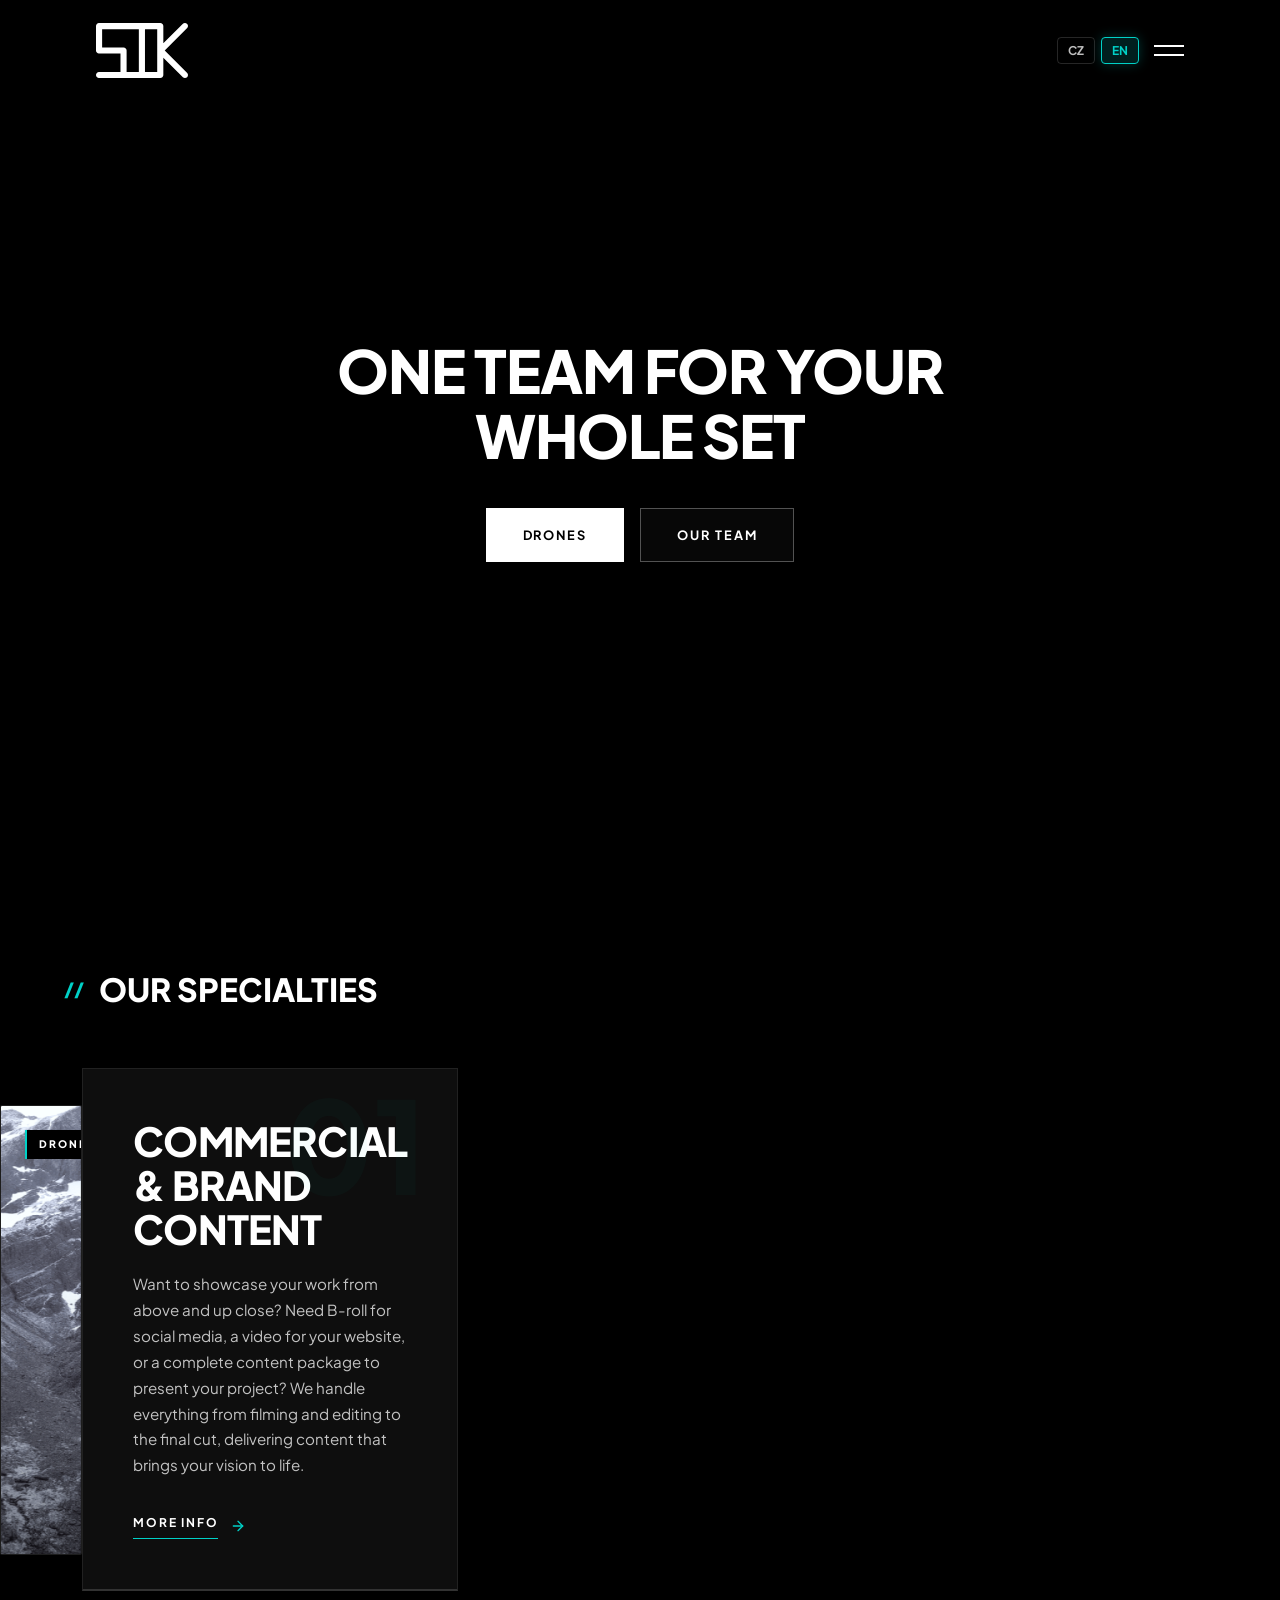
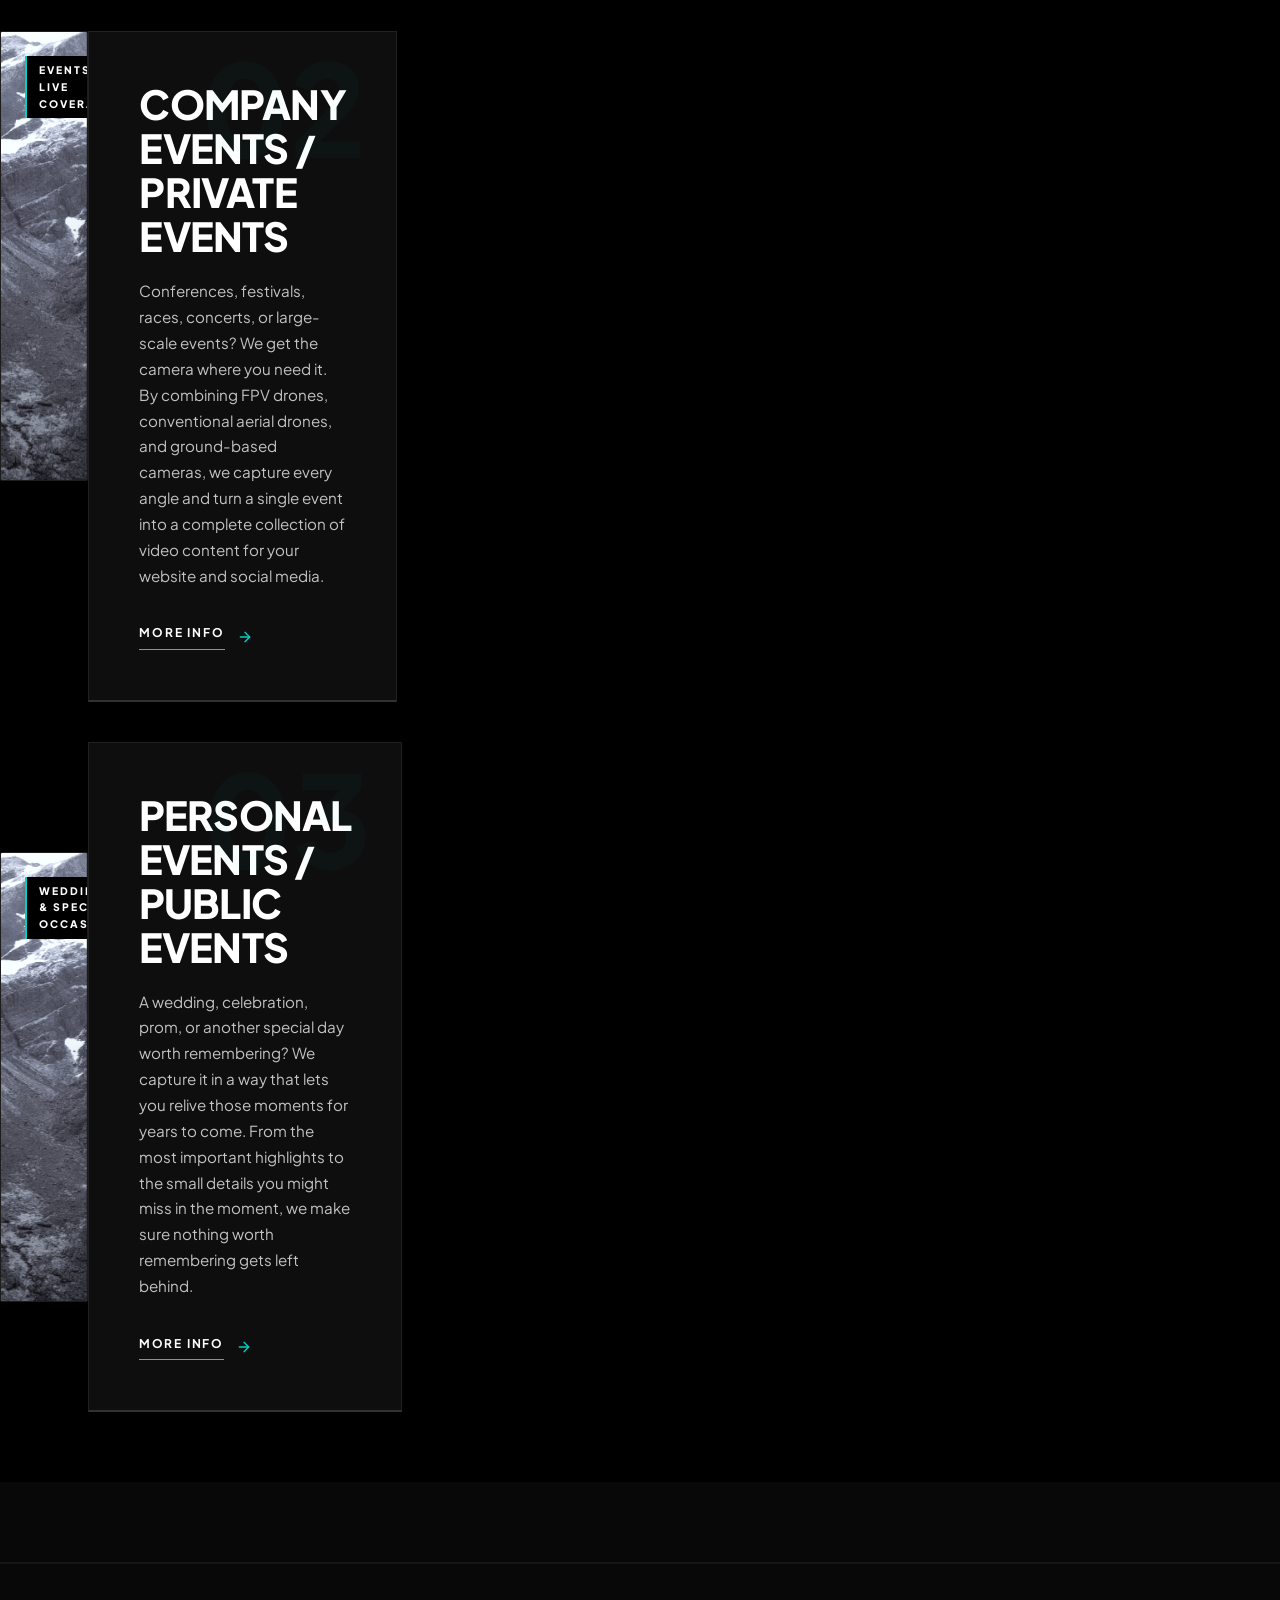
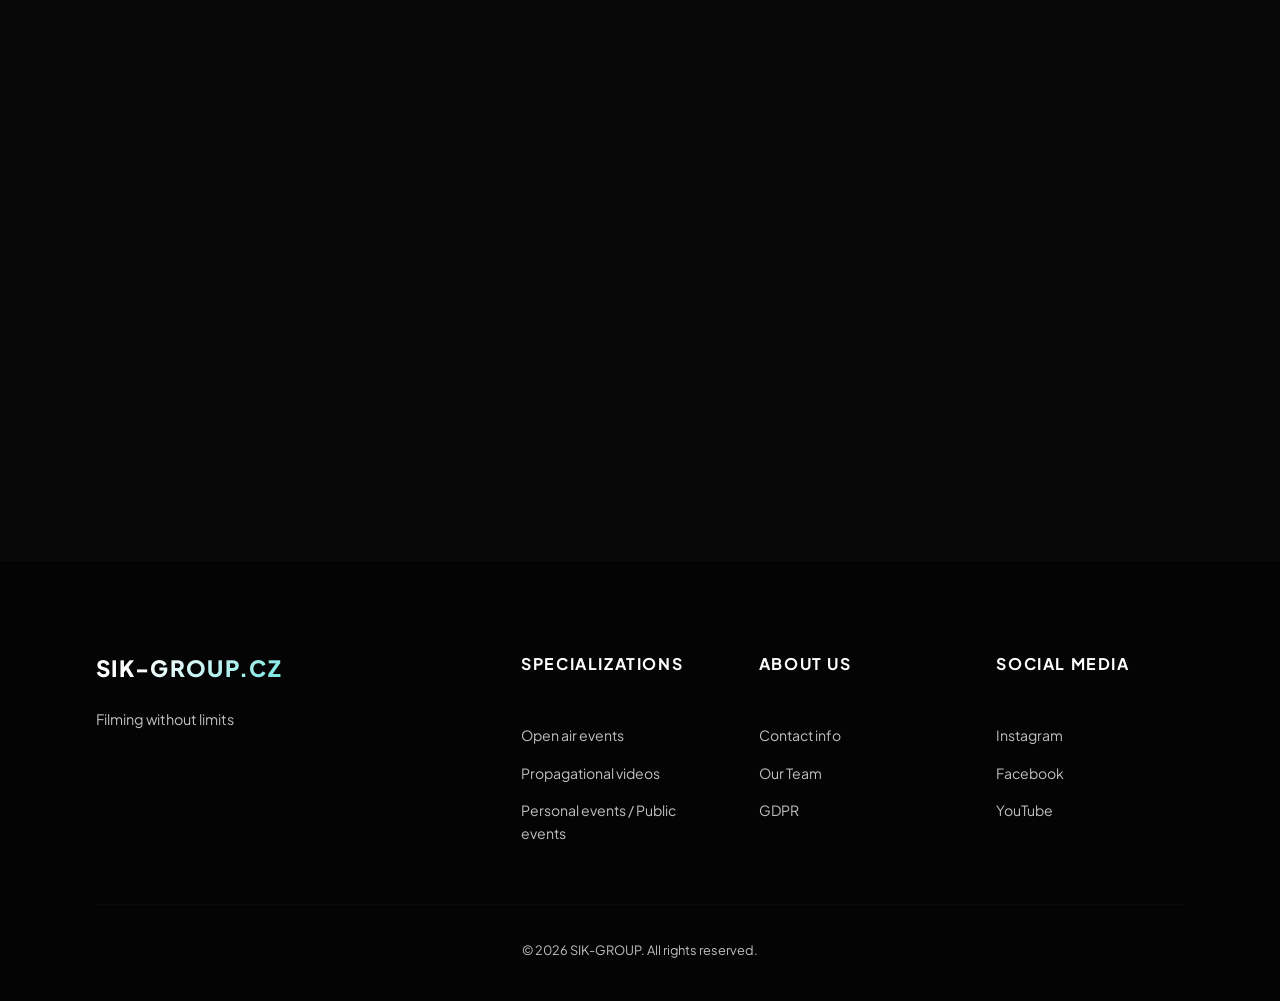
==== commit 4207cc4d: "Update index.html" ====
--- a/index.html
+++ b/index.html
@@ -148,7 +148,7 @@
                     <h3 id="booking-heading">Načítá se...</h3>
                     <div id="selected-date-presenter" class="date-unselected">Žádné datum nebylo vybráno</div>
                     
-                    <form class="booking-form" id="rezervacni-formular" novalidate>                        
+                    <form class="booking-form" id="rezervacni-formular">                        
                         <select name="booking-time-from" id="real-time-select-from" style="display:none;">
                             <option value="" disabled selected>Čas od...</option>
                             <option value="8:00">8:00</option>
--- a/public/css/index.css
+++ b/public/css/index.css
@@ -208,7 +208,6 @@
     border: 1px solid rgba(255, 255, 255, 0.08);
 }
 
-/* Správné roztažení a animace dynamického obrázku */
 .media-bg-img {
     position: absolute;
     top: 0;
@@ -383,482 +382,452 @@
     display: block;
 }
 
+/* 3. MAIN SEKCE TYPOGRAFIE */
+
+.section-meta h2, 
+.section-title {
+    font-family: var(--font-global);
+    font-size: 2rem;
+    font-weight: 800;
+    text-transform: uppercase;
+    color: #ffffff;
+    margin-bottom: 50px;
+    display: flex;
+    align-items: center; 
+    line-height: 1.2;
+}
+
+.section-meta h2::before,
+.section-title::before {
+    content: "//";
+    color: var(--accent-tech);
+    font-size: 1.2rem; 
+    margin-right: 15px;
+    display: inline-block;
+    vertical-align: middle; 
+    margin-top: -2px;
+}
+
+/* 4. FOOTER */
+
+.main-footer {
+    background-color: #040404;
+    border-top: 1px solid rgba(255, 255, 255, 0.02); 
+    padding: 90px 0 40px 0;
+}
+
+.footer-grid {
+    display: grid;
+    grid-template-columns: 2fr repeat(3, 1fr);
+    gap: 50px;
+    margin-bottom: 60px;
+}
+
+.footer-brand h3 {
+    font-size: 1.4rem;
+    font-weight: 800;
+    letter-spacing: 0.06em;
+    text-transform: uppercase;
+    margin-bottom: 20px;
+    background: linear-gradient(135deg, #FFFFFF 15%, var(--accent-tech) 85%);
+    -webkit-background-clip: text;
+    background-clip: text;
+    -webkit-text-fill-color: transparent;
+}
+
+.footer-brand p {
+    color: var(--text-muted);
+    font-size: 0.9rem;
+    line-height: 1.7;
+    max-width: 320px;
+}
+
+.footer-column h4 {
+    font-size: 1rem;
+    font-weight: 700;
+    text-transform: uppercase;
+    letter-spacing: 0.1em;
+    color: var(--text-main);
+    margin-bottom: 20px;
+    position: relative;
+    padding-bottom: 10px;
+    display: inline-block;
+    background: none;
+    -webkit-background-clip: initial;
+    background-clip: initial;
+    -webkit-text-fill-color: initial;
+}
+
+.footer-column h4::after {
+    content: '';
+    position: absolute;
+    bottom: 0;
+    left: 0;
+    width: 0; 
+    height: 1px;
+    background: var(--accent-tech);
+    transition: width 0.3s var(--transition-premium);
+}
+
+.footer-column:hover h4::after {
+    width: 100%; 
+}
+
+.footer-column ul {
+    list-style: none;
+    display: flex;
+    flex-direction: column;
+    gap: 12px;
+    margin-top: 15px;
+}
+
+.footer-column a {
+    font-size: 0.88rem;
+    color: var(--text-muted);
+    display: inline-flex;
+    align-items: center;
+    transition: color 0.3s ease, transform 0.3s var(--transition-premium);
+}
+
+.footer-column a:hover {
+    color: var(--accent-tech);
+    transform: translateX(4px);
+}
+
+.footer-bottom {
+    display: flex;
+    justify-content: center; 
+    align-items: center;
+    text-align: center; 
+    padding-top: 35px;
+    border-top: 1px solid rgba(255, 255, 255, 0.02);
+    font-size: 0.8rem;
+    color: var(--text-muted);
+}
+
 /* ==========================================================================
-   4. BOOKING SEKCE & KALENDÁŘ
+   5. VLASTNÍ MODÁLNÍ OKNO & VALIDACE REZERVACE
    ========================================================================== */
 
-.booking-section {
-    padding: 120px 0;
-}
-
-.booking-grid {
-    display: grid;
-    grid-template-columns: 1fr 1fr;
-    background: #0a0a0a;
-    border: 1px solid rgba(255, 255, 255, 0.08);
-    border-top: 2px solid var(--accent-tech);
-    margin-top: 50px;
-    border-radius: 2px;
-}
-
-.calendar-wrapper {
-    padding: 60px;
-    border-right: 1px solid rgba(255, 255, 255, 0.05);
-}
-
-.calendar-header {
-    display: flex;
-    justify-content: space-between;
-    align-items: center;
-    margin-bottom: 40px;
-}
-
-.current-month {
-    font-size: 1.2rem;
-    font-weight: 800;
-    text-transform: uppercase;
-    letter-spacing: 0.15em;
-    color: var(--text-pure);
-}
-
-.cal-btn {
-    background: transparent;
-    border: 1px solid rgba(255, 255, 255, 0.2);
-    color: var(--text-pure);
-    width: 40px;
-    height: 40px;
-    border-radius: 2px;
-    cursor: pointer;
-    transition: border-color 0.2s ease, color 0.2s ease, background-color 0.2s ease;
+.sik-modal-overlay {
+    position: fixed;
+    inset: 0;
+    background: rgba(0, 0, 0, 0.85);
+    backdrop-filter: blur(6px);
     display: flex;
     align-items: center;
     justify-content: center;
-}
-
-.cal-btn:hover {
-    border-color: var(--accent-tech);
+    padding: 20px;
+    z-index: 9999;
+    opacity: 0;
+    visibility: hidden;
+    transition: opacity 0.25s ease, visibility 0.25s ease;
+}
+
+.sik-modal-overlay.active {
+    opacity: 1;
+    visibility: visible;
+}
+
+.sik-modal-box {
+    background: #0e0e0e;
+    border: 1px solid rgba(0, 209, 199, 0.45);
+    border-top: 3px solid var(--accent-tech);
+    max-width: 460px;
+    width: 100%;
+    padding: 36px 32px;
+    text-align: center;
+    box-shadow: 0 24px 60px rgba(0, 0, 0, 0.8);
+    transform: translateY(12px);
+    transition: transform 0.25s var(--transition-premium);
+}
+
+.sik-modal-overlay.active .sik-modal-box {
+    transform: translateY(0);
+}
+
+.sik-modal-overlay.is-error .sik-modal-box {
+    border-color: rgba(255, 77, 77, 0.5);
+    border-top-color: #ff4d4d;
+}
+
+.sik-modal-icon {
+    width: 52px;
+    height: 52px;
+    margin: 0 auto 20px auto;
+    border-radius: 50%;
+    border: 1px solid var(--accent-tech);
     color: var(--accent-tech);
-    background: rgba(0, 209, 199, 0.05); 
-}
-
-.calendar-days {
-    display: grid;
-    grid-template-columns: repeat(7, 1fr);
-    text-align: center;
-    font-size: 0.7rem;
-    color: var(--accent-tech);
-    margin-bottom: 15px;
-    text-transform: uppercase;
-    letter-spacing: 0.1em;
-    font-weight: 700;
-}
-
-.calendar-grid {
-    display: grid;
-    grid-template-columns: repeat(7, 1fr);
-    grid-template-rows: repeat(6, 1fr);
-    gap: 8px;
-    aspect-ratio: 7 / 6; 
-}
-
-.calendar-grid span {
-    aspect-ratio: 1;
     display: flex;
     align-items: center;
     justify-content: center;
-    cursor: pointer;
-    border: 1px solid transparent; 
-    transition: background-color 0.15s ease, color 0.15s ease, border-color 0.15s ease;
-    font-size: 0.95rem;
-    font-weight: 500;
-    color: var(--text-pure);
-    border-radius: 6px;
-}
-
-.calendar-grid span:hover:not(.prev-month),
-.calendar-grid span.active-day {
-    background: rgba(0, 242, 254, 0.25) !important;
-    color: #ffffff !important;
-    font-weight: bold !important;
-    border: 1px solid rgba(0, 242, 254, 0.7) !important;
-}
-
-.calendar-grid span.range-day {
-    background: rgba(0, 242, 254, 0.15) !important;
-    border: 1px solid rgba(0, 242, 254, 0.3) !important;
-}
-
-.calendar-grid span.hover-range-day {
-    background: rgba(0, 242, 254, 0.08) !important; 
-    color: rgba(255, 255, 255, 0.8) !important;
-    font-weight: 400 !important;
-    border: 1px solid rgba(0, 242, 254, 0.2) !important;
-    border-radius: 6px !important;
-}
-
-.calendar-grid span.prev-month:hover {
-    background: transparent !important;
-    border: 1px solid transparent !important;
-    cursor: default !important;
-}
-
-.prev-month {
-    color: rgba(255, 255, 255, 0.2) !important;
-    cursor: default !important;
-}
-
-.calendar-grid span.today {
-    border: 1px solid rgba(0, 240, 255, 0.4) !important;
-    background: rgba(0, 240, 255, 0.05) !important;
-    border-radius: 6px !important;
-    font-weight: 600 !important;
-    pointer-events: none !important; 
-}
-
-.booking-details {
-    padding: 60px;
-    display: flex;
-    flex-direction: column;
-    justify-content: center;
-}
-
-.booking-details h3 {
-    font-size: 0.8rem;
+    font-size: 1.4rem;
+    font-weight: 800;
+}
+
+.sik-modal-overlay.is-error .sik-modal-icon {
+    border-color: #ff4d4d;
+    color: #ff4d4d;
+}
+
+.sik-modal-title {
+    font-size: 1.35rem;
+    font-weight: 800;
+    text-transform: uppercase;
+    letter-spacing: 0.04em;
+    color: #ffffff;
+    margin: 0 0 12px 0;
+}
+
+.sik-modal-text {
+    font-size: 0.92rem;
     color: var(--text-muted);
+    line-height: 1.6;
     margin: 0 0 20px 0;
-    text-transform: uppercase;
-    letter-spacing: 0.2em;
-    font-weight: 600;
-}
-
-#selected-date-presenter {
-    margin-top: -10px;
-    margin-bottom: 25px;
-    font-size: 0.95rem;
-    font-weight: 500;
-    letter-spacing: 1px;
-    transition: color 0.3s ease;
-    text-transform: uppercase;
-}
-
-.date-unselected {
-    color: rgba(255, 255, 255, 0.3);
-    font-style: italic;
-}
-
-.date-selected {
-    color: var(--accent-tech);
-    font-style: normal;
-}
-
-.time-range-row {
-    display: flex;
-    gap: 30px; 
-    width: 100%;
-    margin-bottom: 20px;
-}
-
-.time-range-row .custom-select-wrapper {
-    flex: 1;
-    margin-bottom: 0; 
-}
-
-.custom-select-wrapper {
-    position: relative;
-    width: 100%;
-    margin-bottom: 20px;
-    font-family: var(--font-global);
-    cursor: pointer;
-    user-select: none;
-}
-
-.custom-select-trigger {
-    padding: 15px 0;
-    background: transparent;
-    border-bottom: 1px solid rgba(255, 255, 255, 0.2);
-    color: var(--text-muted);
-    font-size: 1rem;
-    transition: border-bottom-color 0.25s ease, color 0.25s ease;
-    position: relative;
-}
-
-.custom-select-trigger::after {
-    content: '▼';
-    font-size: 9px;
-    color: rgba(255, 255, 255, 0.4);
-    position: absolute;
-    right: 5px;
-    top: 50%;
-    transform: translateY(-50%);
-    transition: transform 0.25s ease, color 0.25s ease;
-}
-
-.custom-select-wrapper.open .custom-select-trigger {
-    border-bottom-color: var(--accent-tech);
-    color: var(--text-pure);
-}
-
-.custom-select-wrapper.open .custom-select-trigger::after {
-    color: var(--accent-tech);
-    transform: translateY(-50%) rotate(180deg);
-}
-
-.custom-select-wrapper.selected .custom-select-trigger {
+}
+
+.sik-modal-summary {
+    background: rgba(255, 255, 255, 0.03);
+    border: 1px solid rgba(255, 255, 255, 0.08);
+    padding: 14px 16px;
+    margin-bottom: 24px;
+    text-align: left;
+    font-size: 0.85rem;
+    color: #ffffff;
+    line-height: 1.6;
+}
+
+.sik-modal-summary:empty {
+    display: none;
+}
+
+.sik-modal-summary span {
     color: var(--accent-tech);
     font-weight: 600;
 }
 
-.custom-options-list {
-    position: absolute;
-    top: 100%;
-    left: 0;
-    width: 100%;
-    background: #0d0d0d;
-    border: 1px solid rgba(255, 255, 255, 0.1);
-    border-radius: 8px;
-    margin-top: 5px;
-    padding: 5px 0;
-    list-style: none;
-    z-index: 100;
-    max-height: 240px;
-    overflow-y: auto;    
-    opacity: 0;
-    visibility: hidden;
-    transform: translateY(-10px);
-    transition: opacity 0.2s ease, transform 0.2s ease, visibility 0.2s;
-}
-
-.custom-select-wrapper.open .custom-options-list {
-    opacity: 1;
-    visibility: visible;
-    transform: translateY(0);
-}
-
-.custom-options-list li {
-    padding: 10px 20px;
-    color: var(--text-pure);
-    font-size: 0.95rem;
-    transition: background-color 0.15s ease, color 0.15s ease;
-}
-
-.custom-options-list li:hover {
-    background-color: rgba(0, 209, 199, 0.1);
-    color: var(--accent-tech);
-}
-
-.custom-options-list li.selection {
-    background-color: rgba(0, 209, 199, 0.15);
-    color: var(--accent-tech);
-    font-weight: 700;
-}
-
-.booking-form {
-    display: flex;
-    flex-direction: column;
-    gap: 25px;
-}
-
-.booking-form input, .booking-form textarea {
-    padding: 10px 0;
-    background: transparent;
-    border: none;
-    border-bottom: 1px solid rgba(255, 255, 255, 0.2);
-    color: var(--text-pure);
-    font-family: inherit;
-    font-size: 1rem;
-    caret-color: var(--text-pure);
-    transition: border-bottom-color 0.25s ease;
-}
-
-.booking-form input::placeholder, .booking-form textarea::placeholder {
-    color: var(--text-muted);
-}
-
-.booking-form input:focus, .booking-form textarea:focus {    
-    outline: none;
-    border-bottom-color: var(--accent-tech);
-}
-
-.booking-form textarea {
-    height: 60px;
-    resize: none;
-}
-
-.btn-confirm {
-    padding: 18px;
+.sik-modal-close-btn {
+    width: 100%;
+    padding: 14px 24px;
+    background: var(--accent-tech);
+    color: #080808;
+    border: 1px solid var(--accent-tech);
+    font-weight: 800;
+    font-size: 0.8rem;
+    letter-spacing: 0.15em;
+    text-transform: uppercase;
+    cursor: pointer;
+    transition: background 0.2s ease, color 0.2s ease;
+}
+
+.sik-modal-close-btn:hover {
     background: transparent;
     color: var(--accent-tech);
-    border: 1px solid var(--accent-tech);
-    font-weight: 700;
-    font-size: 0.8rem;
-    text-transform: uppercase;
-    letter-spacing: 0.15em;
-    cursor: pointer;
-    margin-top: 10px;
-    transition: background-color 0.25s ease, color 0.25s ease;
-}
-
-.btn-confirm:hover {
-    background: var(--accent-tech);
-    color: #080808;
-}
-
-.booking-form input:-webkit-autofill,
-.booking-form input:-webkit-autofill:hover,
-.booking-form input:-webkit-autofill:focus,
-.booking-form textarea:-webkit-autofill,
-.booking-form textarea:-webkit-autofill:hover,
-.booking-form textarea:-webkit-autofill:focus {
-    -webkit-box-shadow: 0 0 0 1000px #0a0a0a inset !important;
-    -webkit-text-fill-color: var(--text-pure) !important;
-    transition: background-color 5000s ease-in-out 0s;
+}
+
+.sik-modal-overlay.is-error .sik-modal-close-btn {
+    background: #ff4d4d;
+    border-color: #ff4d4d;
+    color: #ffffff;
+}
+
+.sik-modal-overlay.is-error .sik-modal-close-btn:hover {
+    background: transparent;
+    color: #ff4d4d;
+}
+
+.booking-form .field-error {
+    border-color: #ff4d4d !important;
+    box-shadow: 0 0 0 1px rgba(255, 77, 77, 0.35);
 }
 
 /* ==========================================================================
-   5. RESPONZIVITA
+   6. RESPONSIVITA & MEDIA QUERIES
    ========================================================================== */
 
-body {
-    -webkit-font-smoothing: antialiased;
-    -moz-osx-font-smoothing: grayscale;
-    text-rendering: optimizeLegibility;
-}
-
-@media (min-width: 901px) {
-    .showcase-row .showcase-media {
-        grid-column: 1 / 8;
-        grid-row: 1;
+@media (max-width: 1024px) {
+    .global-container { 
+        padding: 0 3rem; 
+    }
+}
+
+@media (max-width: 768px) {
+    
+    .global-container { 
+        padding: 0 1.2rem; 
+    }
+
+    #nav-wrapper {
+        transition: transform 0.5s var(--transition-premium);
+    }
+
+    .menu-toggle {
         position: relative;
-        z-index: 1;
-    }
-    .showcase-row .showcase-text {
-        grid-column: 7 / 13;
-        grid-row: 1;
-        margin: 0; 
-        position: relative;
-        z-index: 2; 
-    }
-    .showcase-row.row-reverse .showcase-media {
-        grid-column: 6 / 13;
-        grid-row: 1;
-        position: relative;
-        z-index: 1;
-    }
-    .showcase-row.row-reverse .showcase-text {
-        grid-column: 1 / 7;
-        grid-row: 1;
-        margin-top: 250px; 
-        margin-bottom: 50px; 
-        position: relative;
-        z-index: 2; 
-    }
-}
-
-@media (hover: hover) {    
-    .logo-wrapper:hover img {
-        transform: scale(1.05);
-    }
-}
-
-@media (max-width: 1200px) {
-    .hero-title { 
-        font-size: 3.5rem; 
-    }
-}
-
-@media (max-width: 900px) {
-    .trust-layout-premium {
-        grid-template-columns: 1fr;
-        gap: 45px;
-    }
-    .trust-info {
-        padding-left: 15px;
-    }
-    .trust-logos-grid {
-        justify-content: center;
-        gap: 35px;
-        width: 100%;
-    }
-    .logo-wrapper {
-        flex: 0 1 auto;
-        min-width: 90px;
-        height: 35px;
-    }
-    .logo-wrapper img {
-        transform: none !important;
-    }
-
-    .booking-grid {
-        grid-template-columns: 1fr;
-        padding: 0;
-    }
-    .calendar-wrapper {
-        padding: 40px 24px;
-        border-right: none;
-        border-bottom: 1px solid rgba(255, 255, 255, 0.05);
-    }
-    .booking-details {
-        padding: 40px 24px;
-    }
-
-    .divisions-section { 
-        padding: 50px 0; 
-    }
-    .cinematic-showcase-list { 
-        gap: 40px; 
-    }
-    .showcase-row, .showcase-row.row-reverse {
+        z-index: 2100; 
+    }
+
+    .menu-toggle.active .bar {
+        background-color: var(--accent-tech) !important;
+        box-shadow: none !important; 
+    }
+
+    .menu-toggle:hover .bar {
+        background-color: #ffffff;
+        box-shadow: 0 0 0 1px rgba(0,0,0,0.2), 0 0 3px rgba(0,0,0,0.4);
+    }
+
+    .menu-toggle.active:hover .bar {
+        background-color: var(--accent-tech) !important;
+        box-shadow: none !important; 
+    }
+
+    .nav-drop-panel { 
+        position: fixed;
+        top: 0;
+        left: 0;
+        right: 0;
+        width: 100vw;
+        height: 100vh;
+        height: 100dvh; 
+        background: rgba(10, 10, 10, 0.98); 
+        border: none;
+        border-radius: 0; 
         display: flex;
         flex-direction: column;
-    }
-    .media-container {
-        min-height: 250px;
-        aspect-ratio: 16 / 9;
-    }
-    .showcase-text {
-        margin-left: auto !important;
-        margin-right: auto !important;
-        margin-top: -30px;
-        padding: 40px 24px 30px 24px;
-        z-index: 5;
-        width: calc(100% - 32px);
-    }
-    .row-title { 
-        font-size: 1.8rem; 
-    }
-    .huge-bg-number { 
-        font-size: 5rem; 
-        top: -15px; 
-        right: 20px; 
-    }
-}
-
-@media (max-width: 768px) {
-    .hero-title { 
-        font-size: 2.5rem; 
-    }
-    .hero-cta-group { 
-        flex-direction: column;
+        justify-content: flex-start;
+        overflow-y: auto; 
+        overscroll-behavior-y: contain;
+        scrollbar-width: none;
+        padding: calc(var(--nav-height) + 10px) 2rem 40px 2rem; 
+        transform: translateY(-100%) translateZ(0); 
+        opacity: 0;
+        visibility: hidden;
+        z-index: 2050; 
+        pointer-events: auto;
+        transition: transform 0.5s var(--transition-premium), 
+                    opacity 0.4s var(--transition-premium), 
+                    visibility 0.5s var(--transition-premium);
+    }
+    
+    .nav-drop-panel::-webkit-scrollbar {
+        display: none;
+    }
+
+    .nav-drop-panel.active {
+        transform: translateY(0) translateZ(0);
+        opacity: 1;
+        visibility: visible;
+    }
+    
+    .panel-grid { 
+        grid-template-columns: 1fr; 
+        gap: 25px;
+        width: 100%;
+        margin-bottom: 20px;
+    }
+    
+    .panel-main .nav-list {
+        gap: 12px; 
+        align-items: center; 
+    }
+    
+    .nav-list a {
+        font-size: 1.35rem; 
+        letter-spacing: -0.02em;
+        color: var(--text-tech);
+    }
+    
+    .nav-list a::after {
+        width: 100%; 
+        background: linear-gradient(to right, rgba(0, 209, 199, 0.3), transparent); 
+    }
+    
+    .nav-list li.active a {
+        color: var(--text-main);
+    }
+    
+    .nav-list li.active a::after {
+        width: 100%; 
+        background-color: var(--accent-tech);
+    }
+    
+    .nav-list li.active::before {
+        display: none;
+    }
+    
+    .panel-side {
+        border-left: none;
+        border-top: 1px solid rgba(255, 255, 255, 0.08); 
+        padding-left: 0; 
+        padding-top: 20px; 
+        gap: 15px; 
         align-items: center;
-        gap: 12px;
-    }
-    .btn-drone-minimal {
-        width: 100%;
-        max-width: 280px;
-    }
-    .section-meta {
-        padding-left: 24px;
-        padding-right: 24px;
-        margin-bottom: 40px;
-    }    
-    .meta-num::after {
-        width: 40px; 
-    }
-}
-
-@media (max-width: 500px) {
-    .time-range-row {
-        flex-direction: column;
-        gap: 25px;
-    }
-}    
+        text-align: center;
+    }
+    
+    .side-block span {
+        font-size: 0.7rem;
+        margin-bottom: 6px;
+    }
+    
+    .side-block a.side-email, 
+    .side-block a.side-phone {
+        font-size: 1rem; 
+        color: var(--text-main); 
+    }
+    
+    .side-socials { 
+        flex-direction: row; 
+        justify-content: center;
+        gap: 20px; 
+    }
+    
+    .side-socials a {
+        font-size: 0.9rem;
+        color: var(--text-tech); 
+    }
+
+    .side-socials a::before {
+        display: none;
+    }
+
+    .footer-grid { 
+        grid-template-columns: 1fr 1fr; 
+        gap: 40px 20px; 
+    }
+    
+    .footer-brand {
+        grid-column: span 2;
+        margin-bottom: 10px;
+    }
+
+    .footer-column h4::after {
+        width: 100%; 
+        background: var(--accent-tech); 
+    }
+    
+    .footer-column a {
+        color: var(--text-tech); 
+    }
+    
+    .footer-bottom { 
+        justify-content: center; 
+        text-align: center; 
+    }
+
+    .section-meta h2 {
+        font-size: 1.5rem;
+        display: flex;
+        align-items: center; 
+        gap: 1px;
+    }
+
+    .section-meta h2::before {
+        content: "//";
+        color: var(--accent-tech);
+        font-size: 1rem;
+        line-height: 1;
+        display: inline-block;
+        margin-top: -2px;
+    }
+}
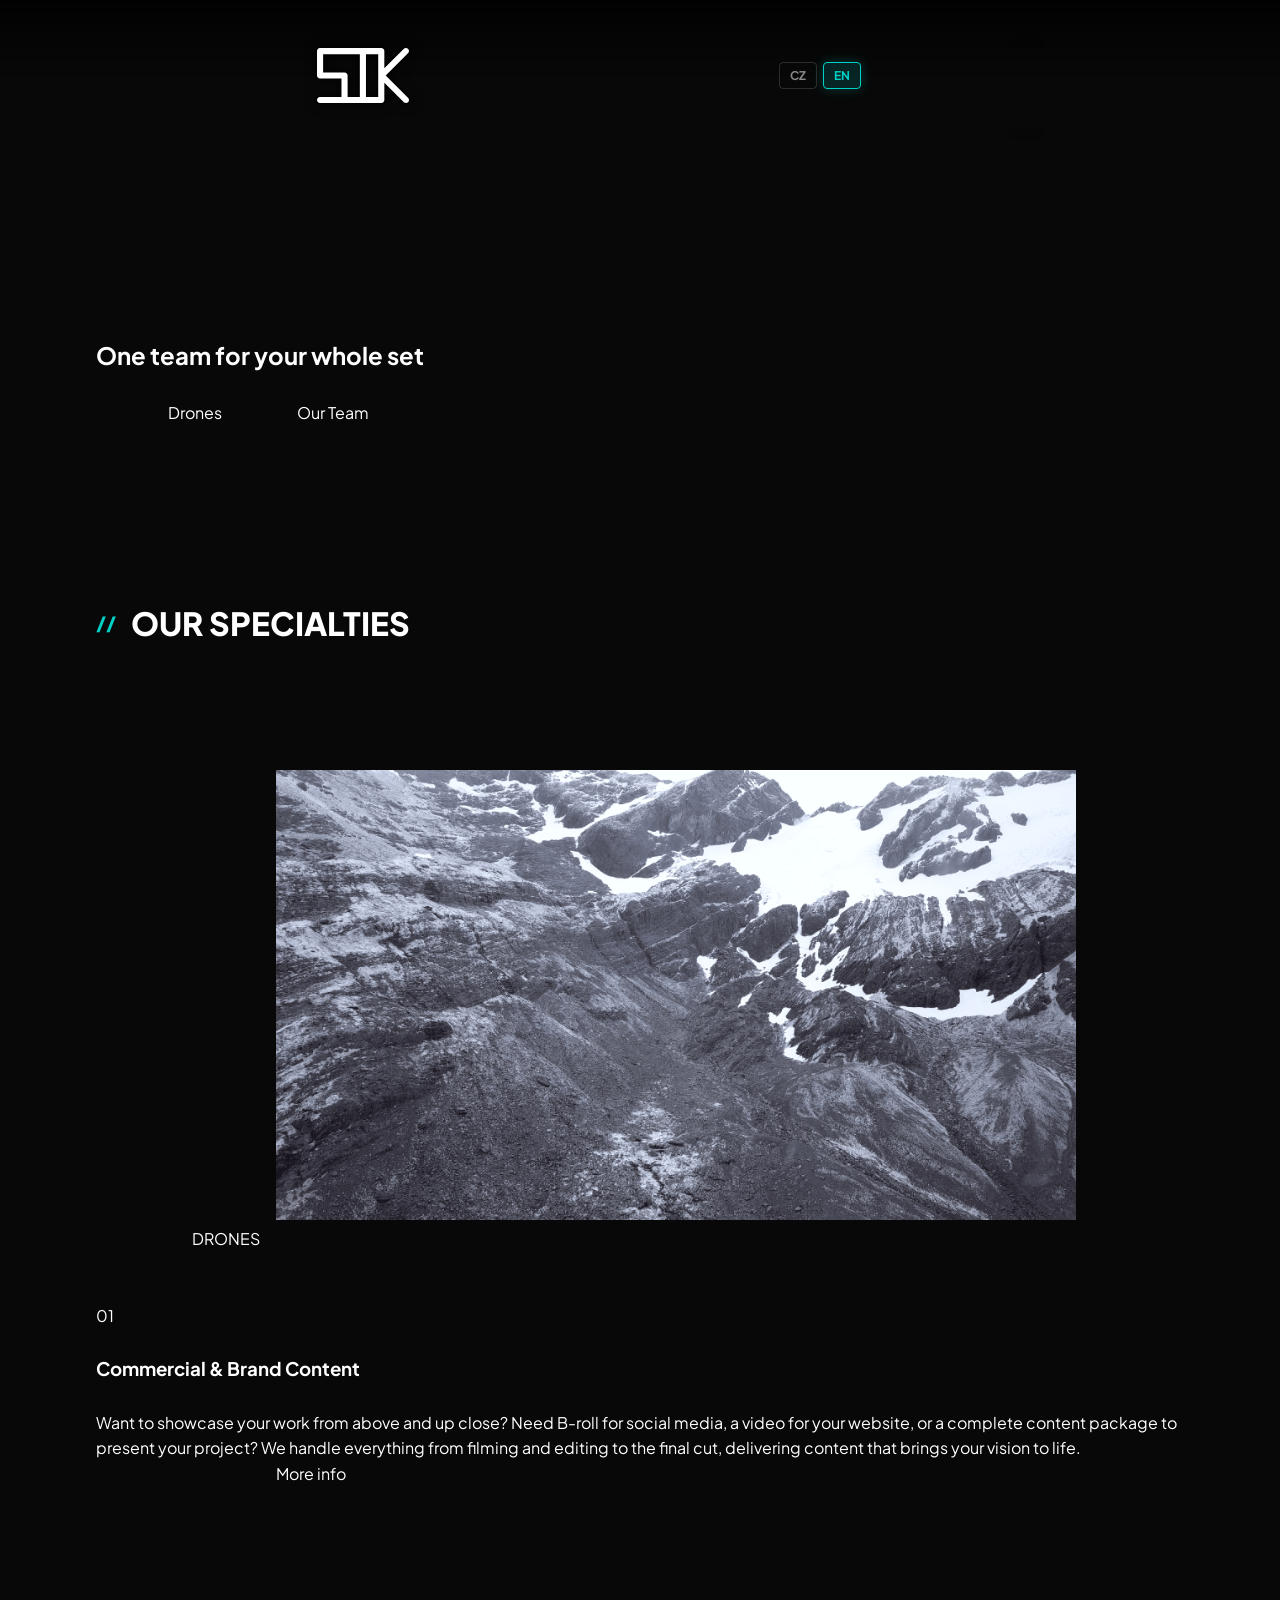
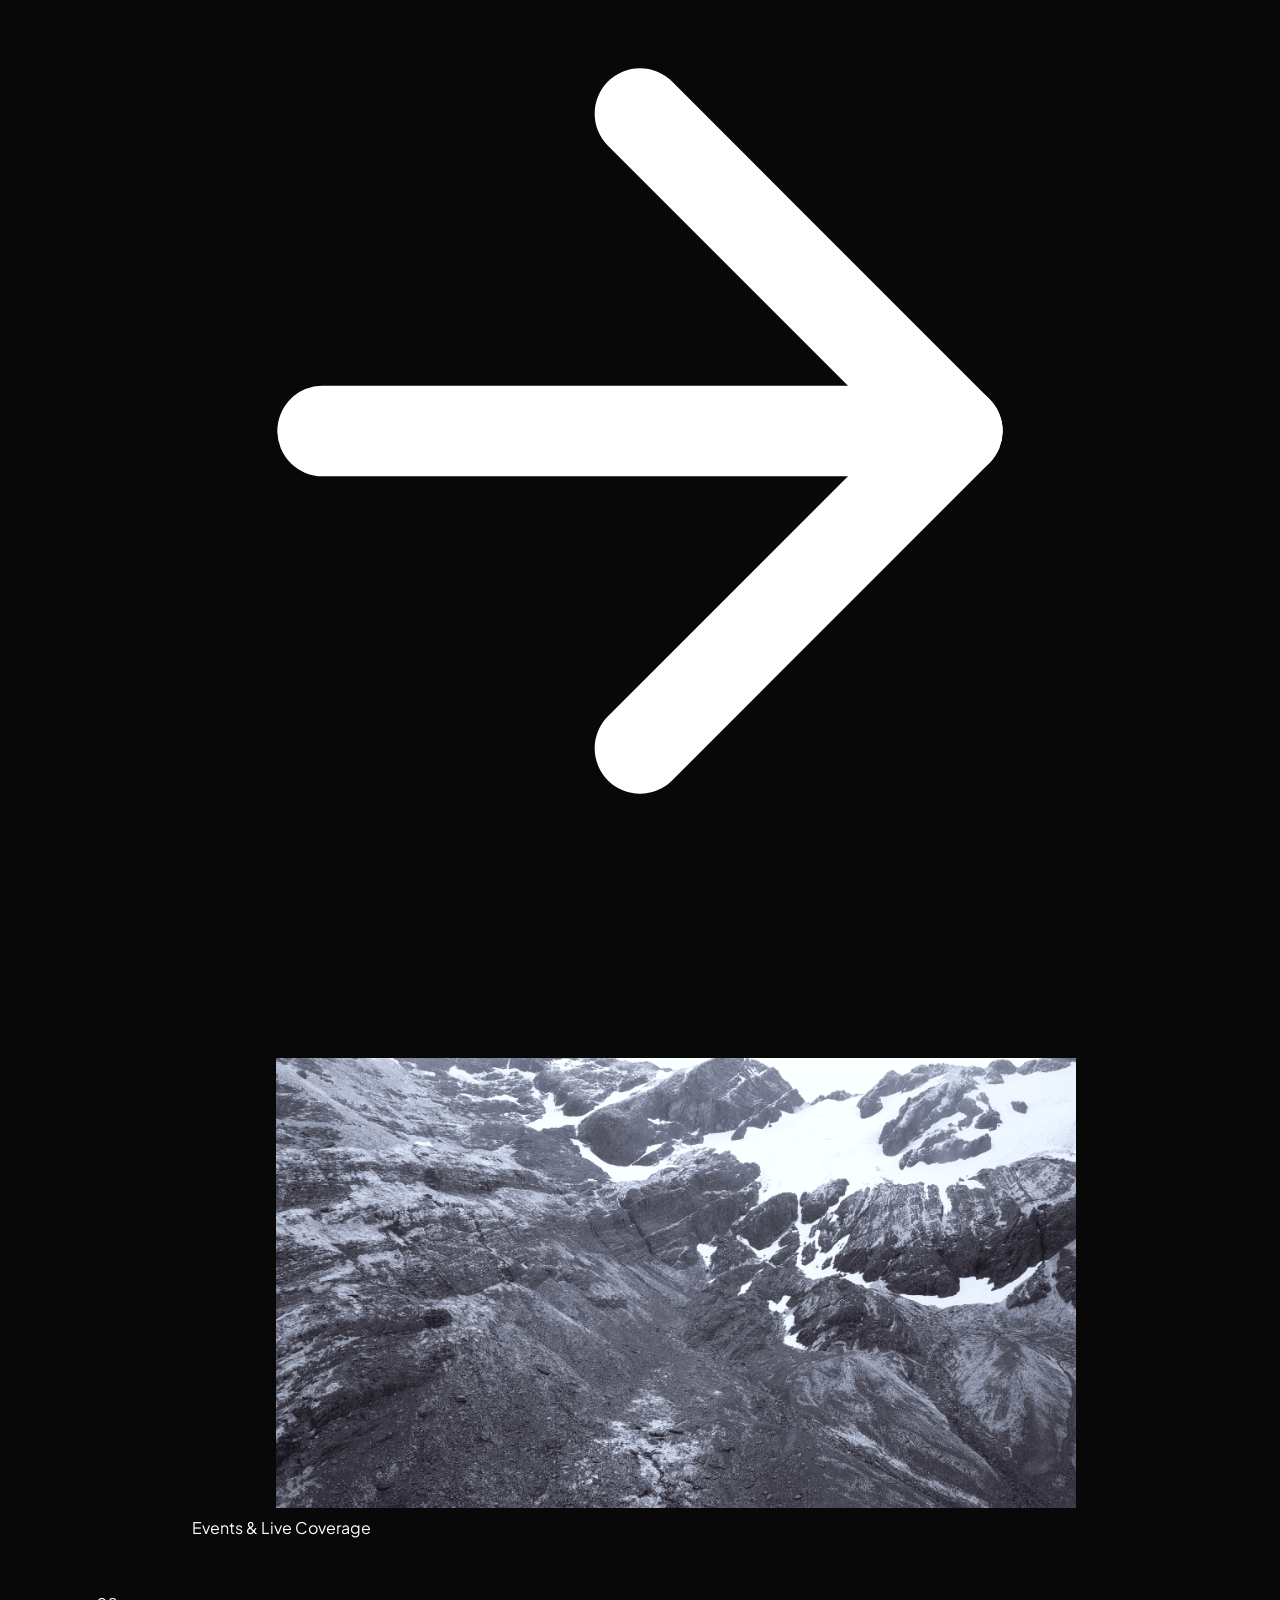
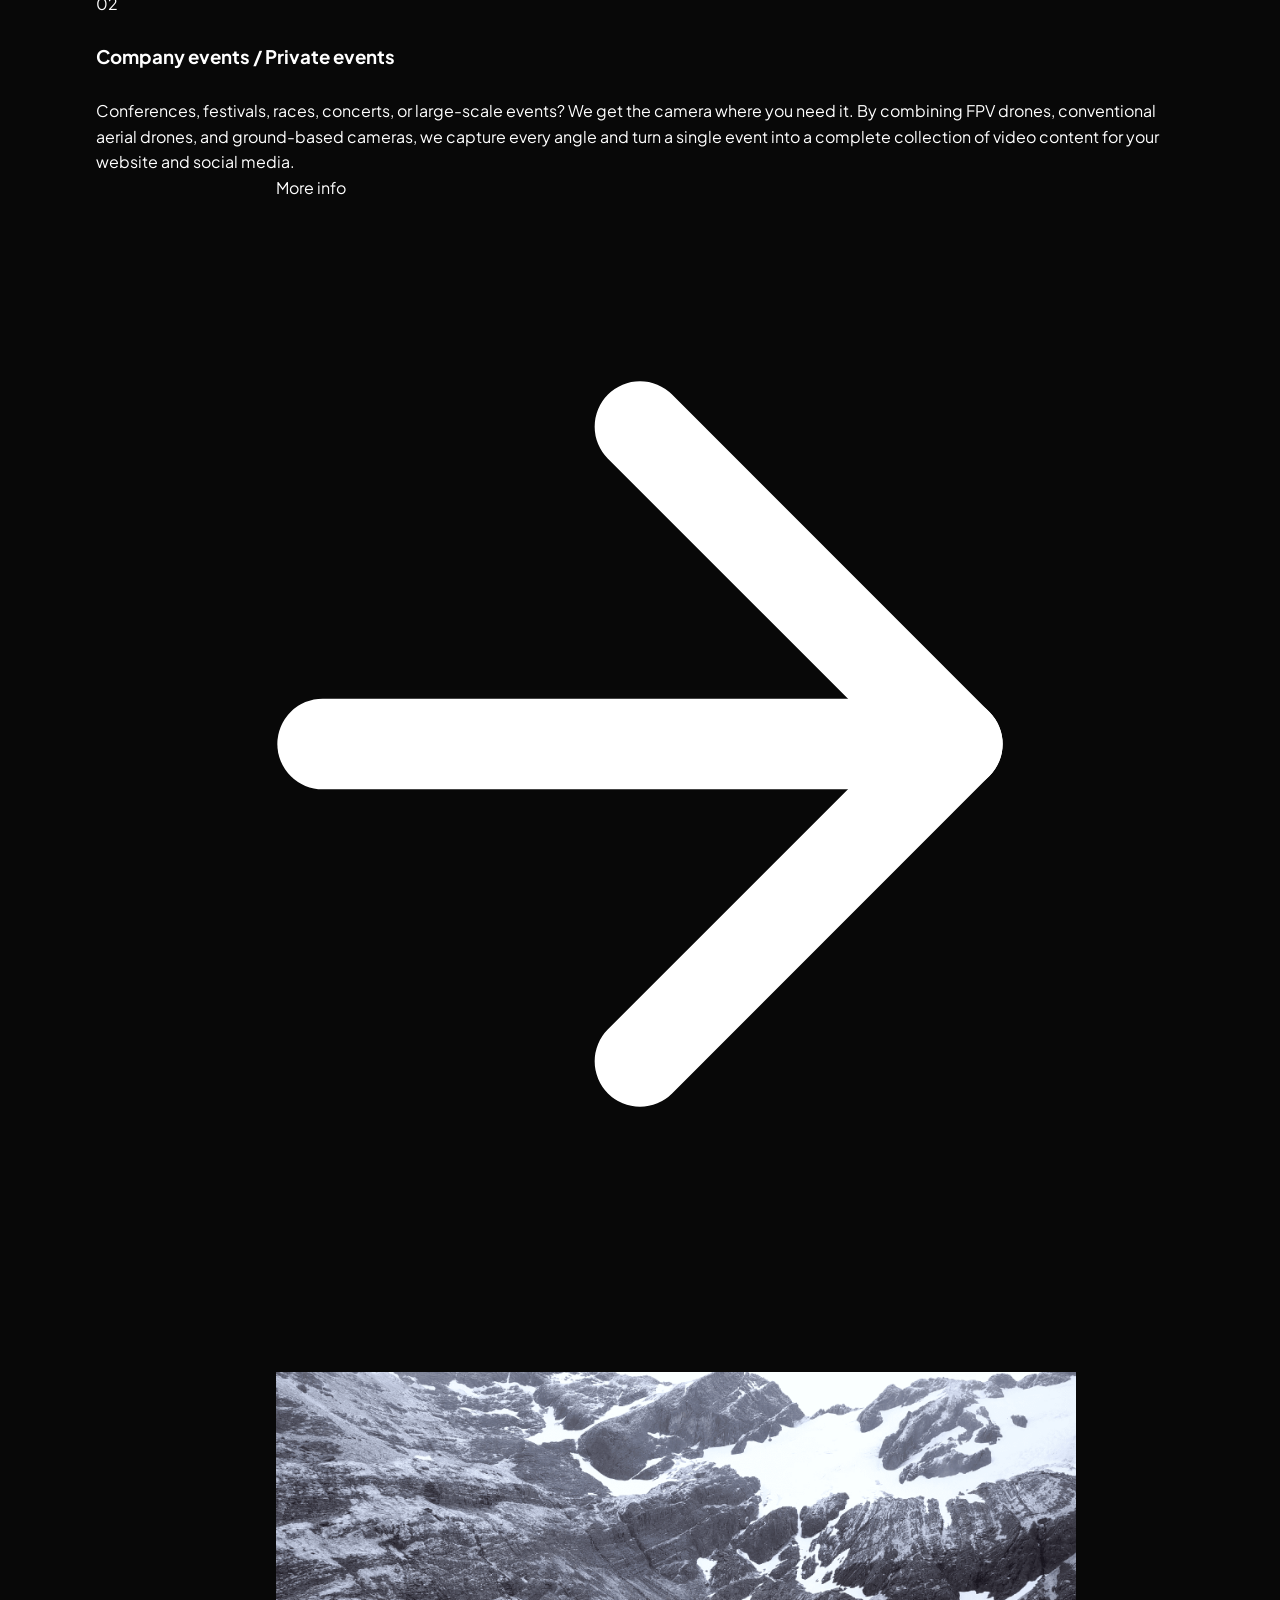
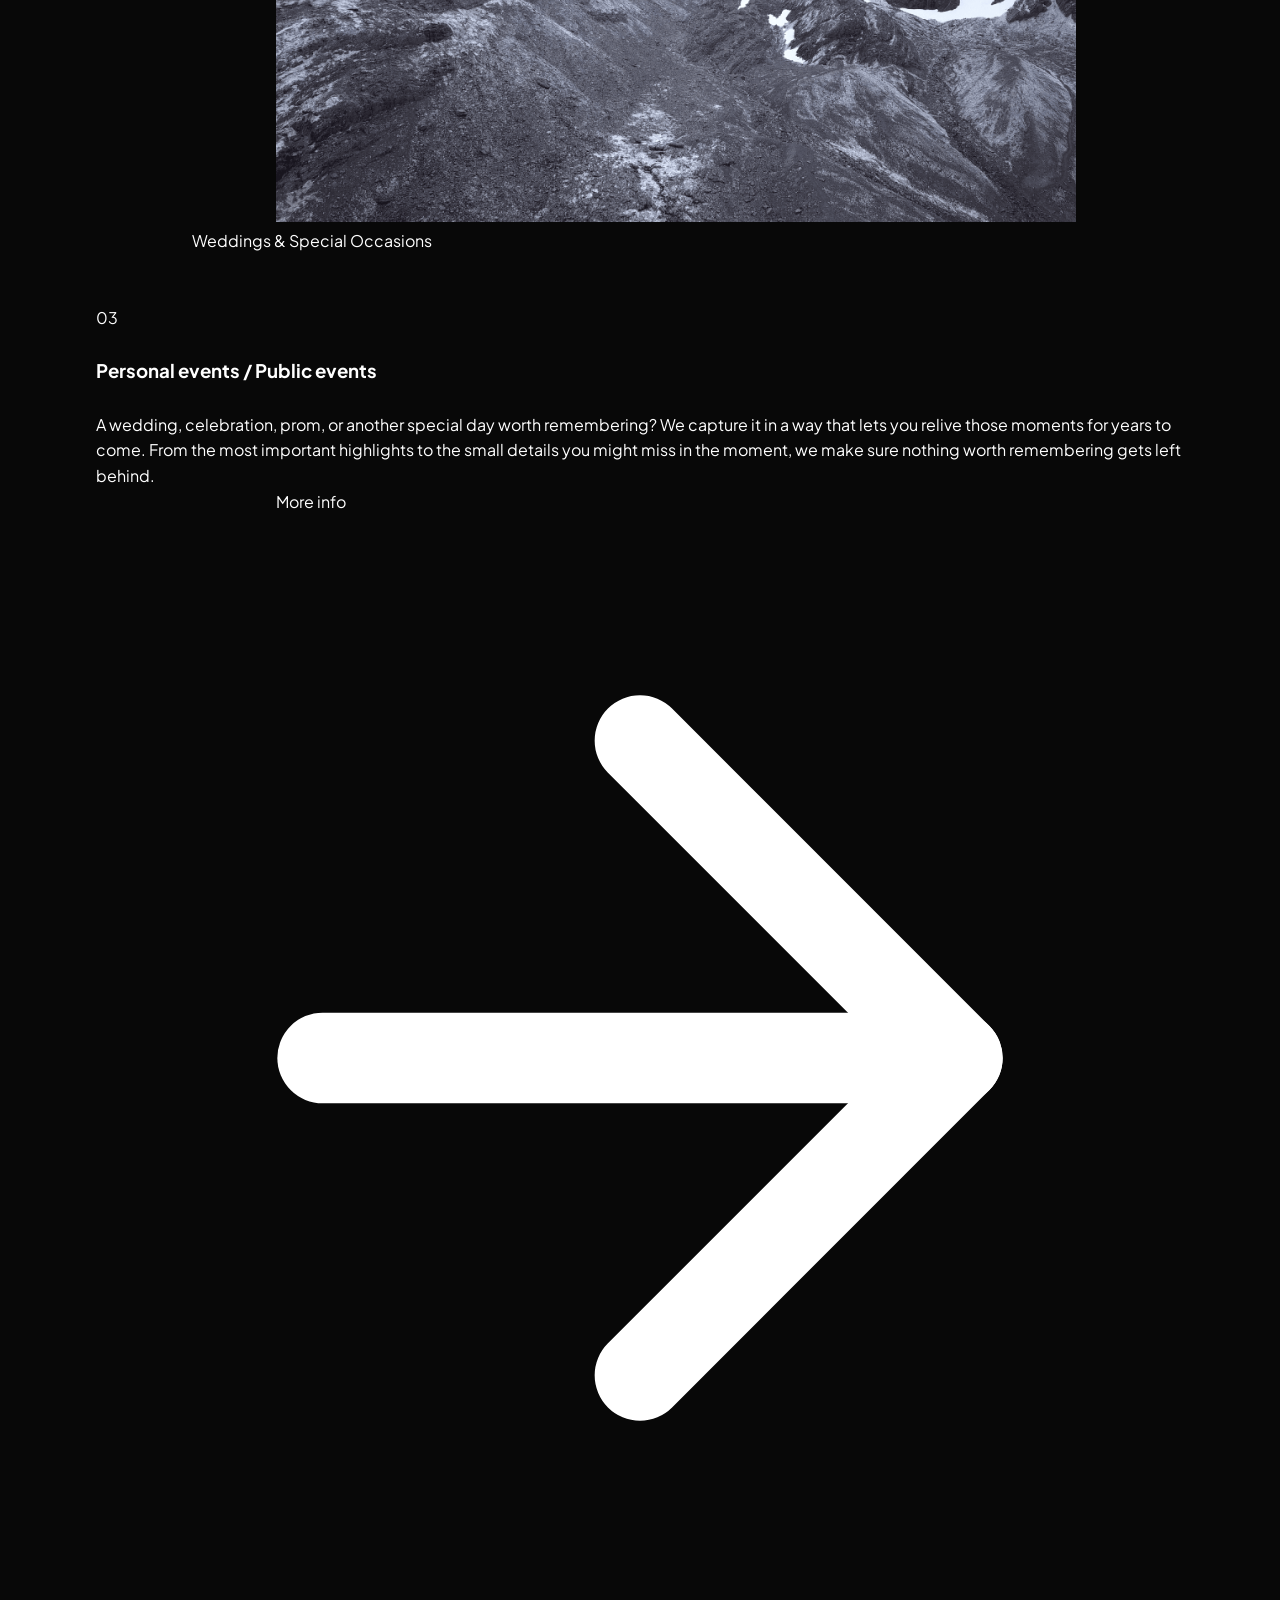
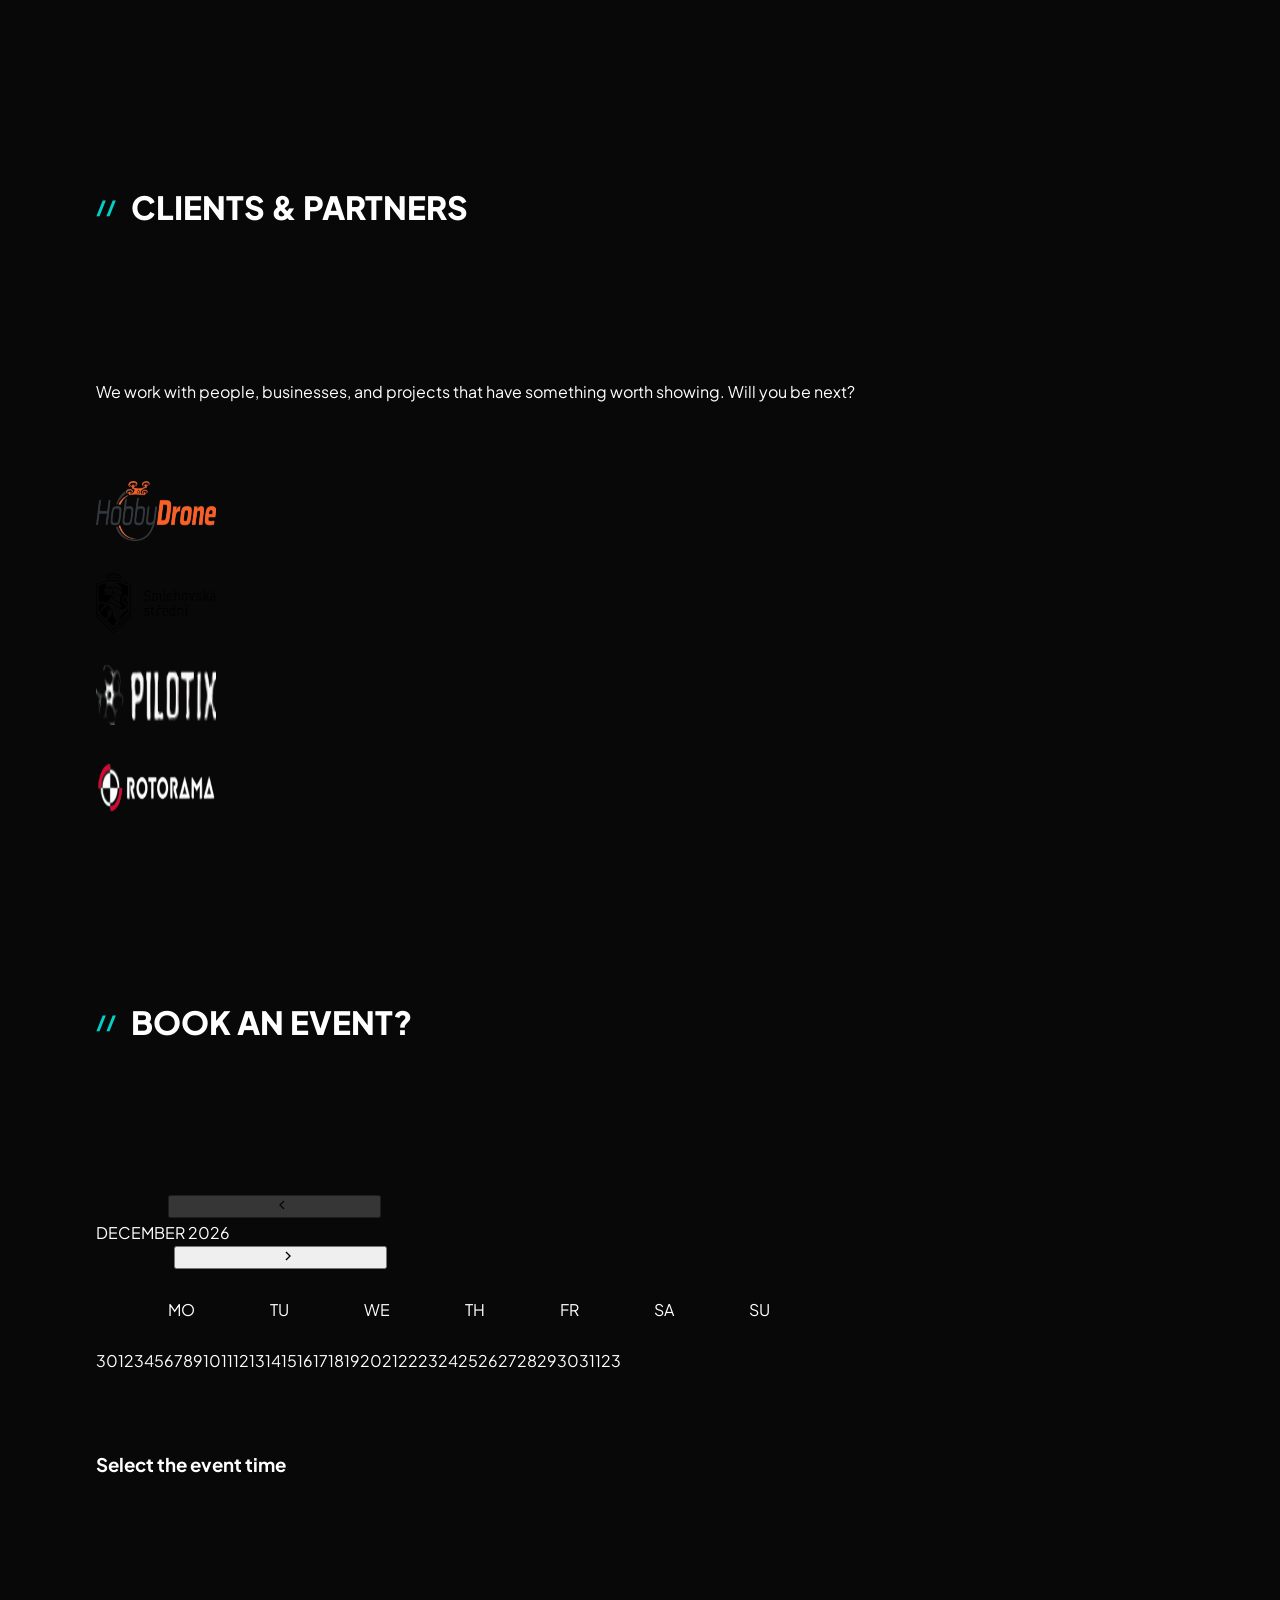
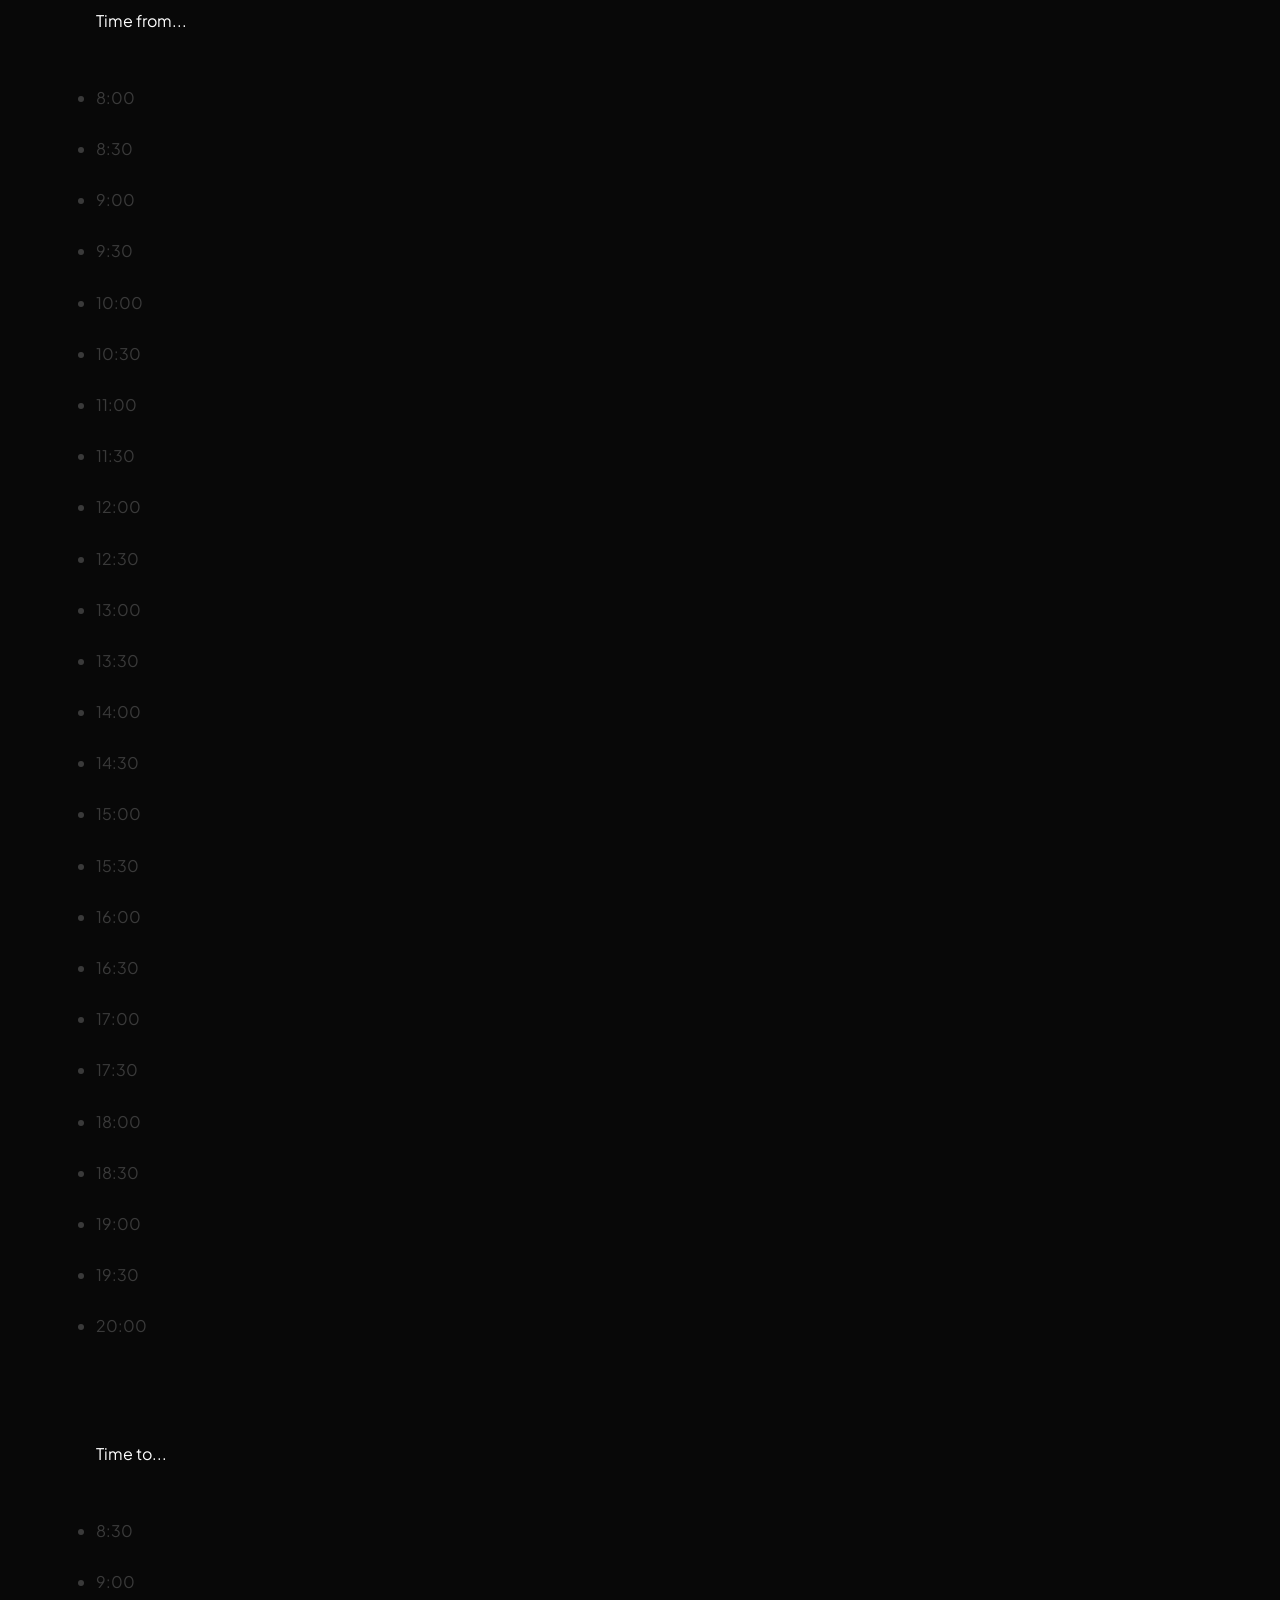
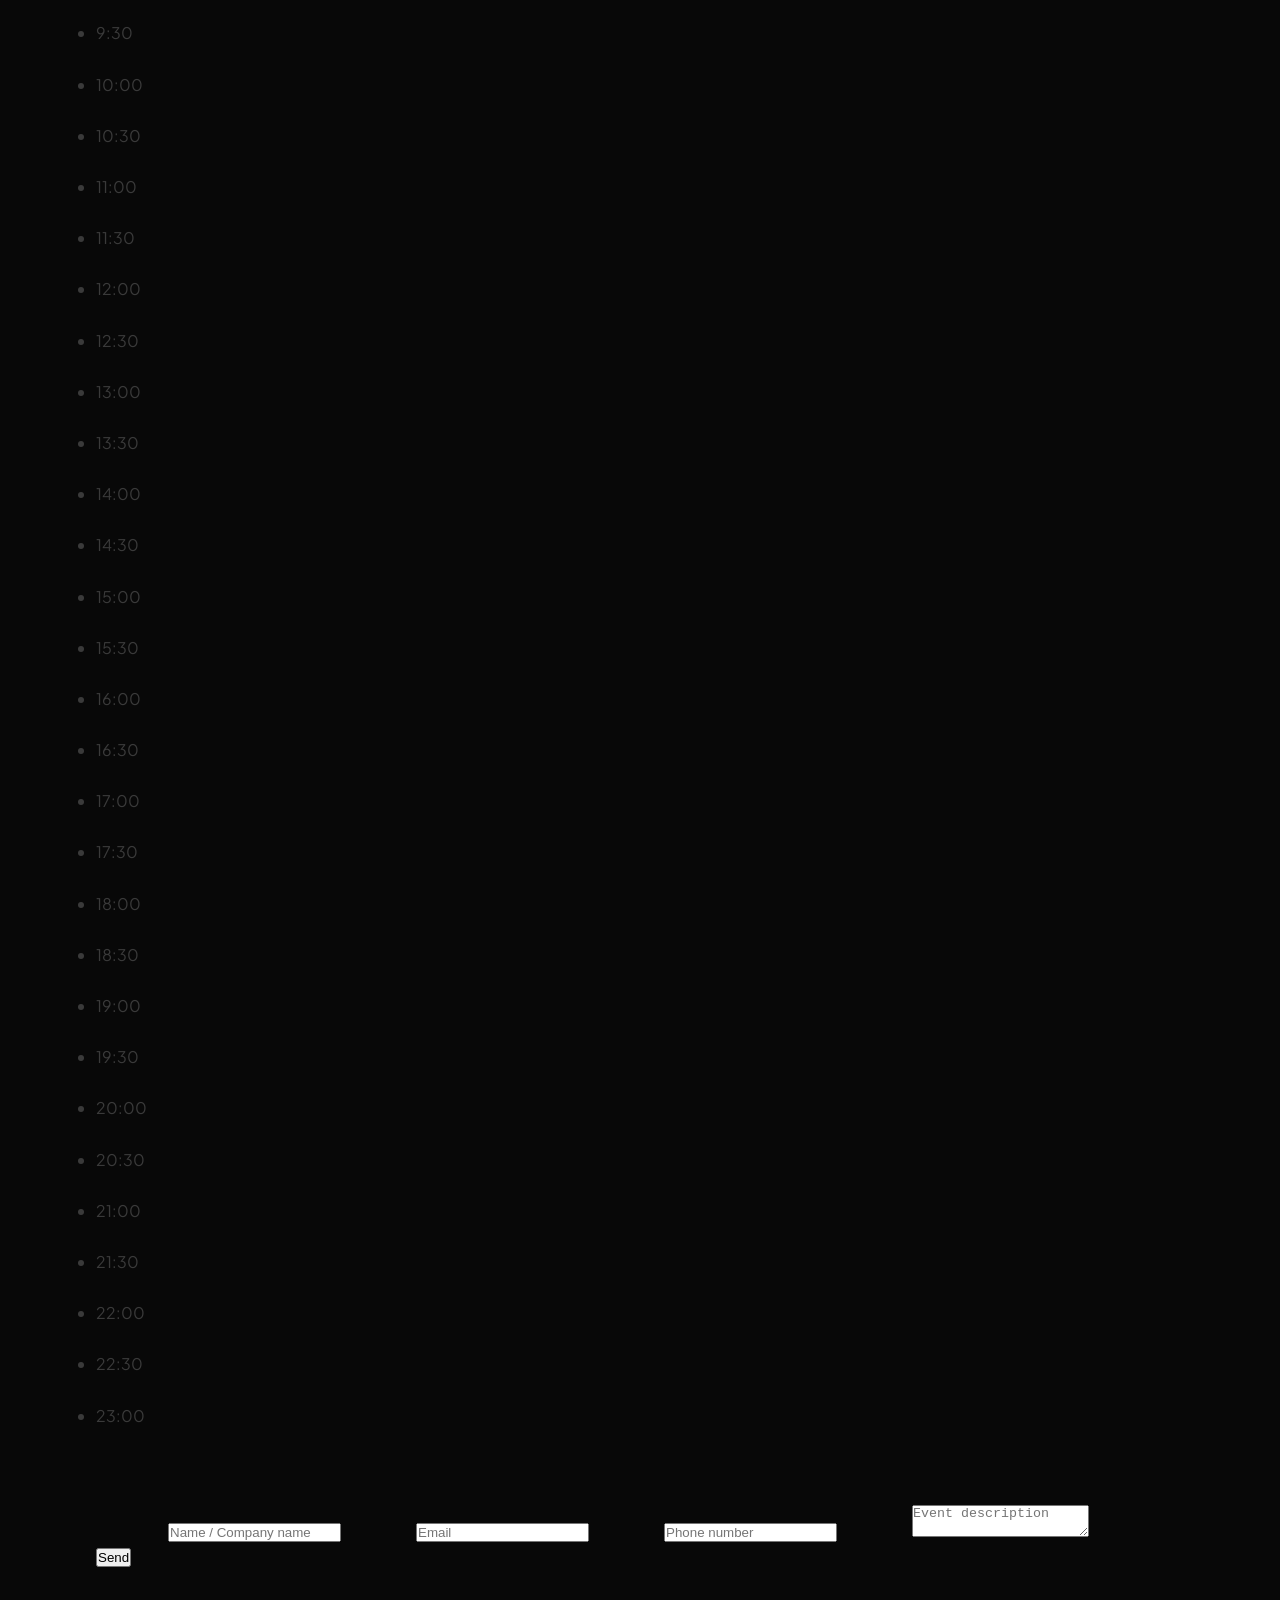
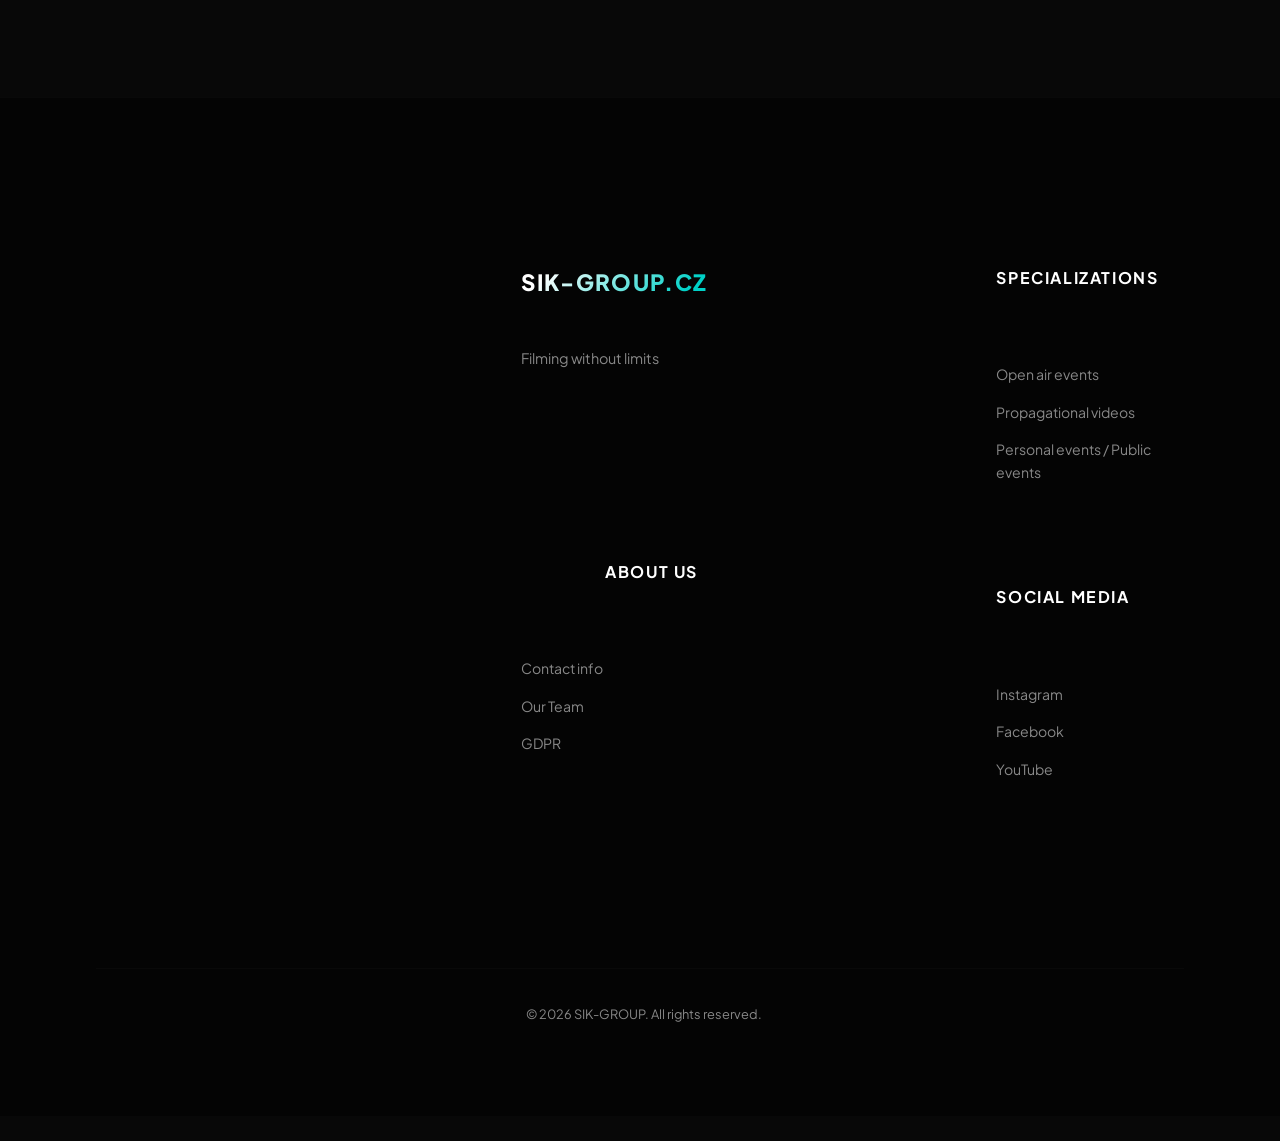
==== commit 0f09a4bc: "Update fmt.Println message from 'Hello' to 'Goodbye'" ====
--- a/index.html
+++ b/index.html
@@ -1,322 +1,314 @@
 <!DOCTYPE html>
 <html lang="cs">
 <head>
-    <meta charset="UTF-8">
-    <meta name="viewport" content="width=device-width, initial-scale=1.0">
-    <title>SIK-GROUP</title>
-    
-    <link rel="preconnect" href="https://fonts.googleapis.com">
-    <link rel="preconnect" href="https://fonts.gstatic.com" crossorigin>
-    <link href="https://fonts.googleapis.com/css2?family=Plus+Jakarta+Sans:wght@400;500;600;700;800;900&display=swap" rel="stylesheet">
-    
-    <link rel="stylesheet" href="public/css/style.css">
-    <link rel="stylesheet" href="public/css/index.css">
+    <meta charset="UTF-8">
+    <meta name="viewport" content="width=device-width, initial-scale=1.0">
+    <title>SIK-GROUP</title>
+    
+    <link rel="preconnect" href="https://fonts.googleapis.com">
+    <link rel="preconnect" href="https://fonts.gstatic.com" crossorigin>
+    <link href="https://fonts.googleapis.com/css2?family=Plus+Jakarta+Sans:wght@400;500;600;700;800;900&display=swap" rel="stylesheet">
+    
+    <link rel="stylesheet" href="public/css/style.css">
+    <link rel="stylesheet" href="public/css/index.css">
 </head>
 <body>
-    <header>
-        <div id="nav-wrapper">
-            <nav id="main-nav" class="global-container">
-                <div class="logo">
-                    <a href="index.html" id="header-logo-link">
-                        <img src="public/img/logo.svg" alt="SIK-GROUP" width="160" height="40" decoding="async">
-                    </a>
-                </div>
-                
-                <div class="nav-right-controls">
-                    <div class="lang-switcher" id="dynamic-lang-switcher"></div>
-                    
-                    <div class="menu-toggle" id="mobile-menu">
-                        <span class="bar b1"></span>
-                        <span class="bar b2"></span>
-                    </div>
-                </div>
-            </nav>
-
-            <div class="nav-drop-panel" id="nav-panel">
-                <div class="panel-grid">
-                    <div class="panel-main">
-                        <ul class="nav-list" id="dynamic-nav-list">
-                            <!-- Dynamicky naplněno z common.json -->
-                        </ul>
-                    </div>
-                    
-                    <div class="panel-side">
-                        <div class="side-block">
-                            <span id="label-header-email">Email</span>
-                            <a href="#" class="side-email" id="header-email">Načítá se...</a>
-                            <span id="label-header-phone">Telefon</span>
-                            <a href="#" class="side-phone" id="header-phone">Načítá se...</a>
-                        </div>
-                        <div class="side-block">
-                            <span id="label-header-socials">Sociální sítě</span>
-                            <div class="side-socials" id="header-socials">
-                                <!-- Dynamicky naplněno z common.json -->
-                            </div>
-                        </div>
-                    </div>
-                </div>
-            </div>
-        </div>
-        <div class="nav-dim-overlay" id="nav-overlay"></div>
-    </header>
-
-    <main class="index-main">
-        <section class="hero-fullscreen">
-            <div class="hero-video-bg">
-                <video id="heroVideo" autoplay muted loop playsinline poster="public/img/hero-poster.jpg">
-                    <source src="public/video/drone-hero.mp4" type="video/mp4">
-                </video>
-                <div class="hero-video-overlay"></div>
-            </div>
-
-            <div class="hero-content-centered global-container">
-                <div class="hero-main-text">
-                    <h1 class="hero-title" id="hero-title">Načítá se...</h1>
-                    <div class="hero-cta-group">
-                        <a href="#ukazka" class="btn-drone-minimal" id="hero-btn-drony">Načítá se...</a>
-                        <a href="public/pages/kontakt.html#kontakt" class="btn-drone-minimal outline" id="hero-btn-fpv">Načítá se...</a>
-                    </div>
-                </div>
-            </div>
-            <div class="hero-bottom-fade"></div>
-        </section>
-
-        <section id="ukazka" class="divisions-section global-container">
-            <div class="section-meta">
-                <h2 id="divisions-section-title">Načítá se...</h2>
-            </div>
-
-            <div class="cinematic-showcase-list" id="divisions-container">
-                <!-- Dynamicky generováno z index.js (index.json) -->
-            </div>
-        </section>
-
-        <div class="section-divider"></div>
-
-        <section class="trust-section global-container">
-            <div class="section-meta">
-                <h2 id="trust-section-title">Načítá se...</h2>
-            </div>
-            
-            <div class="trust-layout-premium">
-                <div class="trust-info">
-                    <p id="trust-text">Načítá se...</p>
-                </div>
-                
-                <div class="trust-logos-grid">
-                    <div class="logo-wrapper"><img src="public/img/logos/hobbydrone.png" alt="hobbydrone" loading="lazy" decoding="async" width="120" height="60"></div>
-                    <div class="logo-wrapper"><img src="public/img/logos/ssps.svg" alt="ssps" loading="lazy" decoding="async" width="120" height="60"></div>
-                    <div class="logo-wrapper"><img src="public/img/logos/pilotix.png" alt="pilotix" loading="lazy" decoding="async" width="120" height="60"></div>
-                    <div class="logo-wrapper"><img src="public/img/logos/rotorama.png" alt="rotorama" loading="lazy" decoding="async" width="120" height="60"></div>
-                </div>
-            </div>
-        </section>
-
-        <div class="section-divider"></div>
-
-        <section id="booking" class="booking-section global-container">
-            <div class="section-meta">
-                <h2 id="booking-section-title">Načítá se...</h2>    
-            </div>
-
-            <div class="booking-grid">
-                <div class="calendar-wrapper">
-                    <div class="calendar-header">
-                        <button class="cal-btn" id="prev-month-btn" type="button">
-                            <svg viewBox="0 0 24 24" width="16" height="16" stroke="currentColor" stroke-width="2" fill="none"><polyline points="15 18 9 12 15 6"></polyline></svg>
-                        </button>
-                        <div class="current-month">KVĚTEN 2026</div> 
-                        <button class="cal-btn" id="next-month-btn" type="button">
-                            <svg viewBox="0 0 24 24" width="16" height="16" stroke="currentColor" stroke-width="2" fill="none"><polyline points="9 18 15 12 9 6"></polyline></svg>
-                        </button>
-                    </div>
-
-                    <div class="calendar-days">
-                        <span id="wday-0">PO</span>
-                        <span id="wday-1">ÚT</span>
-                        <span id="wday-2">ST</span>
-                        <span id="wday-3">ČT</span>
-                        <span id="wday-4">PÁ</span>
-                        <span id="wday-5">SO</span>
-                        <span id="wday-6">NE</span>
-                    </div>
-
-                    <div class="calendar-grid"></div>
-                </div>
-
-                <div class="booking-details">
-                    <h3 id="booking-heading">Načítá se...</h3>
-                    <div id="selected-date-presenter" class="date-unselected">Žádné datum nebylo vybráno</div>
-                    
-                    <form class="booking-form" id="rezervacni-formular">                        
-                        <select name="booking-time-from" id="real-time-select-from" style="display:none;">
-                            <option value="" disabled selected>Čas od...</option>
-                            <option value="8:00">8:00</option>
-                            <option value="8:30">8:30</option>
-                            <option value="9:00">9:00</option>
-                            <option value="9:30">9:30</option>
-                            <option value="10:00">10:00</option>
-                            <option value="10:30">10:30</option>
-                            <option value="11:00">11:00</option>
-                            <option value="11:30">11:30</option>
-                            <option value="12:00">12:00</option>
-                            <option value="12:30">12:30</option>
-                            <option value="13:00">13:00</option>
-                            <option value="13:30">13:30</option>
-                            <option value="14:00">14:00</option>
-                            <option value="14:30">14:30</option>
-                            <option value="15:00">15:00</option>
-                            <option value="15:30">15:30</option>
-                            <option value="16:00">16:00</option>
-                            <option value="16:30">16:30</option>
-                            <option value="17:00">17:00</option>
-                            <option value="17:30">17:30</option>
-                            <option value="18:00">18:00</option>
-                            <option value="18:30">18:30</option>
-                            <option value="19:00">19:00</option>
-                            <option value="19:30">19:30</option>
-                            <option value="20:00">20:00</option>
-                        </select>                        
-                        
-                        <select name="booking-time-to" id="real-time-select-to" style="display:none;">
-                            <option value="" disabled selected>Čas do...</option>
-                            <option value="8:30">8:30</option>
-                            <option value="9:00">9:00</option>
-                            <option value="9:30">9:30</option>
-                            <option value="10:00">10:00</option>
-                            <option value="10:30">10:30</option>
-                            <option value="11:00">11:00</option>
-                            <option value="11:30">11:30</option>
-                            <option value="12:00">12:00</option>
-                            <option value="12:30">12:30</option>
-                            <option value="13:00">13:00</option>
-                            <option value="13:30">13:30</option>
-                            <option value="14:00">14:00</option>
-                            <option value="14:30">14:30</option>
-                            <option value="15:00">15:00</option>
-                            <option value="15:30">15:30</option>
-                            <option value="16:00">16:00</option>
-                            <option value="16:30">16:30</option>
-                            <option value="17:00">17:00</option>
-                            <option value="17:30">17:30</option>
-                            <option value="18:00">18:00</option>
-                            <option value="18:30">18:30</option>
-                            <option value="19:00">19:00</option>
-                            <option value="19:30">19:30</option>
-                            <option value="20:00">20:00</option>
-                            <option value="20:30">20:30</option>
-                            <option value="21:00">21:00</option>
-                            <option value="21:30">21:30</option>
-                            <option value="22:00">22:00</option>
-                            <option value="22:30">22:30</option>
-                            <option value="23:00">23:00</option>
-                        </select>
-
-                        <div class="time-range-row">
-                            <div class="custom-select-wrapper" id="custom-time-select-from">
-                                <div class="custom-select-trigger" id="trigger-time-from">Čas od...</div>
-                                <ul class="custom-options-list">
-                                    <li data-value="8:00">8:00</li>
-                                    <li data-value="8:30">8:30</li>
-                                    <li data-value="9:00">9:00</li>
-                                    <li data-value="9:30">9:30</li>
-                                    <li data-value="10:00">10:00</li>
-                                    <li data-value="10:30">10:30</li>
-                                    <li data-value="11:00">11:00</li>
-                                    <li data-value="11:30">11:30</li>
-                                    <li data-value="12:00">12:00</li>
-                                    <li data-value="12:30">12:30</li>
-                                    <li data-value="13:00">13:00</li>
-                                    <li data-value="13:30">13:30</li>
-                                    <li data-value="14:00">14:00</li>
-                                    <li data-value="14:30">14:30</li>
-                                    <li data-value="15:00">15:00</li>
-                                    <li data-value="15:30">15:30</li>
-                                    <li data-value="16:00">16:00</li>
-                                    <li data-value="16:30">16:30</li>
-                                    <li data-value="17:00">17:00</li>
-                                    <li data-value="17:30">17:30</li>
-                                    <li data-value="18:00">18:00</li>
-                                    <li data-value="18:30">18:30</li>
-                                    <li data-value="19:00">19:00</li>
-                                    <li data-value="19:30">19:30</li>
-                                    <li data-value="20:00">20:00</li>
-                                </ul>
-                            </div>
-
-                            <div class="custom-select-wrapper" id="custom-time-select-to">
-                                <div class="custom-select-trigger" id="trigger-time-to">Čas do...</div>
-                                <ul class="custom-options-list">
-                                    <li data-value="8:30">8:30</li>
-                                    <li data-value="9:00">9:00</li>
-                                    <li data-value="9:30">9:30</li>
-                                    <li data-value="10:00">10:00</li>
-                                    <li data-value="10:30">10:30</li>
-                                    <li data-value="11:00">11:00</li>
-                                    <li data-value="11:30">11:30</li>
-                                    <li data-value="12:00">12:00</li>
-                                    <li data-value="12:30">12:30</li>
-                                    <li data-value="13:00">13:00</li>
-                                    <li data-value="13:30">13:30</li>
-                                    <li data-value="14:00">14:00</li>
-                                    <li data-value="14:30">14:30</li>
-                                    <li data-value="15:00">15:00</li>
-                                    <li data-value="15:30">15:30</li>
-                                    <li data-value="16:00">16:00</li>
-                                    <li data-value="16:30">16:30</li>
-                                    <li data-value="17:00">17:00</li>
-                                    <li data-value="17:30">17:30</li>
-                                    <li data-value="18:00">18:00</li>
-                                    <li data-value="18:30">18:30</li>
-                                    <li data-value="19:00">19:00</li>
-                                    <li data-value="19:30">19:30</li>
-                                    <li data-value="20:00">20:00</li>
-                                    <li data-value="20:30">20:30</li>
-                                    <li data-value="21:00">21:00</li>
-                                    <li data-value="21:30">21:30</li>
-                                    <li data-value="22:00">22:00</li>
-                                    <li data-value="22:30">22:30</li>
-                                    <li data-value="23:00">23:00</li>
-                                </ul>
-                            </div>
-                        </div>
-
-                        <input type="text" id="form-jmeno" placeholder="Jméno / název společnosti" required>
-                        <input type="email" id="form-email" placeholder="Email" required>
-                        <input type="tel" id="form-telefon" placeholder="Telefonní číslo">
-                        <textarea id="form-projekt" placeholder="Popis vašeho projektu"></textarea>
-                        <button type="submit" class="btn-confirm" id="form-submit-btn">Potvrdit termín</button>
-                    </form>
-                </div>
-            </div>
-        </section>
-    </main>
-
-    <footer class="main-footer">
-        <div class="global-container">
-            <div class="footer-grid" id="dynamic-footer-grid">
-                <!-- Dynamicky naplněno z common.json -->
-            </div>
-            <div class="footer-bottom">
-                <p id="footer-copyright">&copy; 2026 SIK-GROUP.</p>
-            </div>
-        </div>
-    </footer>
-
-    <!-- Vlastní modální okno pro potvrzení / chybu rezervace -->
-    <div id="sik-booking-modal" class="sik-modal-overlay" aria-hidden="true">
-        <div class="sik-modal-box">
-            <div class="sik-modal-icon" id="sik-modal-icon">✓</div>
-            <h3 class="sik-modal-title" id="sik-modal-title">Rezervace odeslána</h3>
-            <p class="sik-modal-text" id="sik-modal-text"></p>
-            <div class="sik-modal-summary" id="sik-modal-summary"></div>
-            <button type="button" class="sik-modal-close-btn" id="sik-modal-close">ZAVŘÍT</button>
-        </div>
-    </div>
-
-    <!-- Globální script -->
-    <script src="public/js/script.js" defer></script>
-    <!-- Stránkový script pro hlavní stránku -->
-    <script src="public/js/index.js" defer></script>
+    <header>
+        <div id="nav-wrapper">
+            <nav id="main-nav" class="global-container">
+                <div class="logo">
+                    <a href="index.html" id="header-logo-link">
+                        <img src="public/img/logo.svg" alt="SIK-GROUP" width="160" height="40" decoding="async">
+                    </a>
+                </div>
+                
+                <div class="nav-right-controls">
+                    <div class="lang-switcher" id="dynamic-lang-switcher"></div>
+                    
+                    <div class="menu-toggle" id="mobile-menu">
+                        <span class="bar b1"></span>
+                        <span class="bar b2"></span>
+                    </div>
+                </div>
+            </nav>
+
+            <div class="nav-drop-panel" id="nav-panel">
+                <div class="panel-grid">
+                    <div class="panel-main">
+                        <ul class="nav-list" id="dynamic-nav-list">
+                            <!-- Dynamicky naplněno z common.json -->
+                        </ul>
+                    </div>
+                    
+                    <div class="panel-side">
+                        <div class="side-block">
+                            <span id="label-header-email">Email</span>
+                            <a href="#" class="side-email" id="header-email">Načítá se...</a>
+                            <span id="label-header-phone">Telefon</span>
+                            <a href="#" class="side-phone" id="header-phone">Načítá se...</a>
+                        </div>
+                        <div class="side-block">
+                            <span id="label-header-socials">Sociální sítě</span>
+                            <div class="side-socials" id="header-socials">
+                                <!-- Dynamicky naplněno z common.json -->
+                            </div>
+                        </div>
+                    </div>
+                </div>
+            </div>
+        </div>
+        <div class="nav-dim-overlay" id="nav-overlay"></div>
+    </header>
+
+    <main class="index-main">
+        <section class="hero-fullscreen">
+            <div class="hero-video-bg">
+                <video id="heroVideo" autoplay muted loop playsinline poster="public/img/hero-poster.jpg">
+                    <source src="public/video/drone-hero.mp4" type="video/mp4">
+                </video>
+                <div class="hero-video-overlay"></div>
+            </div>
+
+            <div class="hero-content-centered global-container">
+                <div class="hero-main-text">
+                    <h1 class="hero-title" id="hero-title">Načítá se...</h1>
+                    <div class="hero-cta-group">
+                        <a href="#ukazka" class="btn-drone-minimal" id="hero-btn-drony">Načítá se...</a>
+                        <a href="public/pages/kontakt.html#kontakt" class="btn-drone-minimal outline" id="hero-btn-fpv">Načítá se...</a>
+                    </div>
+                </div>
+            </div>
+            <div class="hero-bottom-fade"></div>
+        </section>
+
+        <section id="ukazka" class="divisions-section global-container">
+            <div class="section-meta">
+                <h2 id="divisions-section-title">Načítá se...</h2>
+            </div>
+
+            <div class="cinematic-showcase-list" id="divisions-container">
+                <!-- Dynamicky generováno z index.js (index.json) -->
+            </div>
+        </section>
+
+        <div class="section-divider"></div>
+
+        <section class="trust-section global-container">
+            <div class="section-meta">
+                <h2 id="trust-section-title">Načítá se...</h2>
+            </div>
+            
+            <div class="trust-layout-premium">
+                <div class="trust-info">
+                    <p id="trust-text">Načítá se...</p>
+                </div>
+                
+                <div class="trust-logos-grid">
+                    <div class="logo-wrapper"><img src="public/img/logos/hobbydrone.png" alt="hobbydrone" loading="lazy" decoding="async" width="120" height="60"></div>
+                    <div class="logo-wrapper"><img src="public/img/logos/ssps.svg" alt="ssps" loading="lazy" decoding="async" width="120" height="60"></div>
+                    <div class="logo-wrapper"><img src="public/img/logos/pilotix.png" alt="pilotix" loading="lazy" decoding="async" width="120" height="60"></div>
+                    <div class="logo-wrapper"><img src="public/img/logos/rotorama.png" alt="rotorama" loading="lazy" decoding="async" width="120" height="60"></div>
+                </div>
+            </div>
+        </section>
+
+        <div class="section-divider"></div>
+
+        <section id="booking" class="booking-section global-container">
+            <div class="section-meta">
+                <h2 id="booking-section-title">Načítá se...</h2>    
+            </div>
+
+            <div class="booking-grid">
+                <div class="calendar-wrapper">
+                    <div class="calendar-header">
+                        <button class="cal-btn" id="prev-month-btn" type="button">
+                            <svg viewBox="0 0 24 24" width="16" height="16" stroke="currentColor" stroke-width="2" fill="none"><polyline points="15 18 9 12 15 6"></polyline></svg>
+                        </button>
+                        <div class="current-month">KVĚTEN 2026</div> 
+                        <button class="cal-btn" id="next-month-btn" type="button">
+                            <svg viewBox="0 0 24 24" width="16" height="16" stroke="currentColor" stroke-width="2" fill="none"><polyline points="9 18 15 12 9 6"></polyline></svg>
+                        </button>
+                    </div>
+
+                    <!-- PŘIDÁNA ID PRO LOKALIZACI DNŮ V KALENDÁŘI -->
+                    <div class="calendar-days">
+                        <span id="wday-0">PO</span>
+                        <span id="wday-1">ÚT</span>
+                        <span id="wday-2">ST</span>
+                        <span id="wday-3">ČT</span>
+                        <span id="wday-4">PÁ</span>
+                        <span id="wday-5">SO</span>
+                        <span id="wday-6">NE</span>
+                    </div>
+
+                    <div class="calendar-grid"></div>
+                </div>
+
+                <div class="booking-details">
+                    <h3 id="booking-heading">Načítá se...</h3>
+                    <div id="selected-date-presenter" class="date-unselected">Žádné datum nebylo vybráno</div>
+                    
+                    <form class="booking-form" id="rezervacni-formular">                        
+                        <select name="booking-time-from" id="real-time-select-from" style="display:none;">
+                            <option value="" disabled selected>Čas od...</option>
+                            <option value="8:00">8:00</option>
+                            <option value="8:30">8:30</option>
+                            <option value="9:00">9:00</option>
+                            <option value="9:30">9:30</option>
+                            <option value="10:00">10:00</option>
+                            <option value="10:30">10:30</option>
+                            <option value="11:00">11:00</option>
+                            <option value="11:30">11:30</option>
+                            <option value="12:00">12:00</option>
+                            <option value="12:30">12:30</option>
+                            <option value="13:00">13:00</option>
+                            <option value="13:30">13:30</option>
+                            <option value="14:00">14:00</option>
+                            <option value="14:30">14:30</option>
+                            <option value="15:00">15:00</option>
+                            <option value="15:30">15:30</option>
+                            <option value="16:00">16:00</option>
+                            <option value="16:30">16:30</option>
+                            <option value="17:00">17:00</option>
+                            <option value="17:30">17:30</option>
+                            <option value="18:00">18:00</option>
+                            <option value="18:30">18:30</option>
+                            <option value="19:00">19:00</option>
+                            <option value="19:30">19:30</option>
+                            <option value="20:00">20:00</option>
+                        </select>                        
+                        
+                        <select name="booking-time-to" id="real-time-select-to" style="display:none;">
+                            <option value="" disabled selected>Čas do...</option>
+                            <option value="8:30">8:30</option>
+                            <option value="9:00">9:00</option>
+                            <option value="9:30">9:30</option>
+                            <option value="10:00">10:00</option>
+                            <option value="10:30">10:30</option>
+                            <option value="11:00">11:00</option>
+                            <option value="11:30">11:30</option>
+                            <option value="12:00">12:00</option>
+                            <option value="12:30">12:30</option>
+                            <option value="13:00">13:00</option>
+                            <option value="13:30">13:30</option>
+                            <option value="14:00">14:00</option>
+                            <option value="14:30">14:30</option>
+                            <option value="15:00">15:00</option>
+                            <option value="15:30">15:30</option>
+                            <option value="16:00">16:00</option>
+                            <option value="16:30">16:30</option>
+                            <option value="17:00">17:00</option>
+                            <option value="17:30">17:30</option>
+                            <option value="18:00">18:00</option>
+                            <option value="18:30">18:30</option>
+                            <option value="19:00">19:00</option>
+                            <option value="19:30">19:30</option>
+                            <option value="20:00">20:00</option>
+                            <option value="20:30">20:30</option>
+                            <option value="21:00">21:00</option>
+                            <option value="21:30">21:30</option>
+                            <option value="22:00">22:00</option>
+                            <option value="22:30">22:30</option>
+                            <option value="23:00">23:00</option>
+                        </select>
+
+                        <div class="time-range-row">
+                            <!-- PŘIDÁNO ID PRO TRIGGER "ČAS OD" -->
+                            <div class="custom-select-wrapper" id="custom-time-select-from">
+                                <div class="custom-select-trigger" id="trigger-time-from">Čas od...</div>
+                                <ul class="custom-options-list">
+                                    <li data-value="8:00">8:00</li>
+                                    <li data-value="8:30">8:30</li>
+                                    <li data-value="9:00">9:00</li>
+                                    <li data-value="9:30">9:30</li>
+                                    <li data-value="10:00">10:00</li>
+                                    <li data-value="10:30">10:30</li>
+                                    <li data-value="11:00">11:00</li>
+                                    <li data-value="11:30">11:30</li>
+                                    <li data-value="12:00">12:00</li>
+                                    <li data-value="12:30">12:30</li>
+                                    <li data-value="13:00">13:00</li>
+                                    <li data-value="13:30">13:30</li>
+                                    <li data-value="14:00">14:00</li>
+                                    <li data-value="14:30">14:30</li>
+                                    <li data-value="15:00">15:00</li>
+                                    <li data-value="15:30">15:30</li>
+                                    <li data-value="16:00">16:00</li>
+                                    <li data-value="16:30">16:30</li>
+                                    <li data-value="17:00">17:00</li>
+                                    <li data-value="17:30">17:30</li>
+                                    <li data-value="18:00">18:00</li>
+                                    <li data-value="18:30">18:30</li>
+                                    <li data-value="19:00">19:00</li>
+                                    <li data-value="19:30">19:30</li>
+                                    <li data-value="20:00">20:00</li>
+                                </ul>
+                            </div>
+
+                            <!-- PŘIDÁNO ID PRO TRIGGER "ČAS DO" (OPRAVENO TAKÉ PŘEKLEP V <td> NA <li>) -->
+                            <div class="custom-select-wrapper" id="custom-time-select-to">
+                                <div class="custom-select-trigger" id="trigger-time-to">Čas do...</div>
+                                <ul class="custom-options-list">
+                                    <li data-value="8:30">8:30</li>
+                                    <li data-value="9:00">9:00</li>
+                                    <li data-value="9:30">9:30</li>
+                                    <li data-value="10:00">10:00</li>
+                                    <li data-value="10:30">10:30</li>
+                                    <li data-value="11:00">11:00</li>
+                                    <li data-value="11:30">11:30</li>
+                                    <li data-value="12:00">12:00</li>
+                                    <li data-value="12:30">12:30</li>
+                                    <li data-value="13:00">13:00</li>
+                                    <li data-value="13:30">13:30</li>
+                                    <li data-value="14:00">14:00</li>
+                                    <li data-value="14:30">14:30</li>
+                                    <li data-value="15:00">15:00</li>
+                                    <li data-value="15:30">15:30</li>
+                                    <li data-value="16:00">16:00</li>
+                                    <li data-value="16:30">16:30</li>
+                                    <li data-value="17:00">17:00</li>
+                                    <li data-value="17:30">17:30</li>
+                                    <li data-value="18:00">18:00</li>
+                                    <li data-value="18:30">18:30</li>
+                                    <li data-value="19:00">19:00</li>
+                                    <li data-value="19:30">19:30</li>
+                                    <li data-value="20:00">20:00</li>
+                                    <li data-value="20:30">20:30</li>
+                                    <li data-value="21:00">21:00</li>
+                                    <li data-value="21:30">21:30</li>
+                                    <li data-value="22:00">22:00</li>
+                                    <li data-value="22:30">22:30</li>
+                                    <li data-value="23:00">23:00</li>
+                                </ul>
+                            </div>
+                        </div>
+
+                        <input type="text" id="form-jmeno" placeholder="Jméno / název společnosti" required>
+                        <input type="email" id="form-email" placeholder="Email" required>
+                        <input type="tel" id="form-telefon" placeholder="Telefonní číslo">
+                        <textarea id="form-projekt" placeholder="Popis vašeho projektu"></textarea>
+                        <button type="submit" class="btn-confirm" id="form-submit-btn">Potvrdit termín</button>
+                    </form>
+                </div>
+            </div>
+        </section>
+    </main>
+
+    <footer class="main-footer">
+        <div class="global-container">
+            <div class="footer-grid" id="dynamic-footer-grid">
+                <!-- Dynamicky naplněno z common.json -->
+            </div>
+            <div class="footer-bottom">
+                <p id="footer-copyright">&copy; 2026 SIK-GROUP.</p>
+            </div>
+        </div>
+    </footer>
+
+    <!-- Globální script -->
+    <script src="public/js/script.js" defer></script>
+    <!-- Stránkový script pro hlavní stránku -->
+    <script src="public/js/index.js" defer></script>
 </body>
 </html>
--- a/public/css/index.css
+++ b/public/css/index.css
@@ -1,322 +1,323 @@
 :root {
-    --accent-tech: #00D1C7;    
-    --text-pure: #ffffff;
-    --text-muted: rgba(255, 255, 255, 0.75); 
-    --transition-premium: cubic-bezier(0.25, 1, 0.5, 1);
+    --accent-tech: #00D1C7;    
+    --text-pure: #ffffff;
+    --text-muted: rgba(255, 255, 255, 0.75); 
+    --transition-premium: cubic-bezier(0.25, 1, 0.5, 1);
 }
 
 .divisions-section,
 .trust-section,
 .booking-section {
-    content-visibility: auto;
-    contain-intrinsic-size: 1000px;
+    content-visibility: auto;
+    contain-intrinsic-size: 1000px;
 }
 
 .section-divider {
-    width: 100%;
-    height: 1px;
-    background: rgba(255, 255, 255, 0.05); 
-    margin-top: 80px; 
+    width: 100%;
+    height: 1px;
+    background: rgba(255, 255, 255, 0.05); 
+    margin-top: 80px; 
 }
 
 .section-meta {
-    margin-bottom: 60px;
-    text-align: left;
-    padding-left: 5%; 
-    padding-right: 5%;
+    margin-bottom: 60px;
+    text-align: left;
+    padding-left: 5%; 
+    padding-right: 5%;
 }
 
 .meta-num {
-    font-size: 0.75rem; 
-    font-weight: 700;
-    color: var(--accent-tech);
-    letter-spacing: 0.35em; 
-    margin-bottom: 16px;
-    display: flex; 
-    align-items: center;
-    gap: 20px; 
+    font-size: 0.75rem; 
+    font-weight: 700;
+    color: var(--accent-tech);
+    letter-spacing: 0.35em; 
+    margin-bottom: 16px;
+    display: flex; 
+    align-items: center;
+    gap: 20px; 
 }
 
 .meta-num::after {
-    content: "";
-    height: 1px;
-    width: 60px; 
-    background-color: rgba(0, 209, 199, 0.3); 
-    display: block;
+    content: "";
+    height: 1px;
+    width: 60px; 
+    background-color: rgba(0, 209, 199, 0.3); 
+    display: block;
 }
 
 /* ==========================================================================
-   1. HERO SEKCE
-   ========================================================================== */
+   1. HERO SEKCE
+   ========================================================================== */
 
 .hero-fullscreen {
-    position: relative;
-    width: 100%;
-    height: 100vh;
-    display: flex;
-    align-items: center; 
-    justify-content: center; 
-    text-align: center;
-    overflow: hidden;
-    background-color: #000000;
-    contain: strict;
+    position: relative;
+    width: 100%;
+    height: 100vh;
+    display: flex;
+    align-items: center; 
+    justify-content: center; 
+    text-align: center;
+    overflow: hidden;
+    background-color: #000000;
+    contain: strict;
 }
 
 .hero-video-bg {
-    position: absolute;
-    top: 0;
-    left: 0;
-    width: 100%;
-    height: 100%;
-    z-index: 1;
-    pointer-events: none;
+    position: absolute;
+    top: 0;
+    left: 0;
+    width: 100%;
+    height: 100%;
+    z-index: 1;
+    pointer-events: none;
 }
 
 .hero-video-bg video {
-    display: block;
-    width: 100%;
-    height: 100%;
-    object-fit: cover;
-    pointer-events: none;
-    transform: translateZ(0);
+    display: block;
+    width: 100%;
+    height: 100%;
+    object-fit: cover;
+    pointer-events: none;
+    transform: translateZ(0);
 }
 
 .hero-video-overlay {
-    position: absolute;
-    top: 0;
-    left: 0;
-    width: 100%;
-    height: 100%;
-    background: rgba(0, 0, 0, 0.35);
-    z-index: 2;
-    pointer-events: none;
+    position: absolute;
+    top: 0;
+    left: 0;
+    width: 100%;
+    height: 100%;
+    background: rgba(0, 0, 0, 0.35);
+    z-index: 2;
+    pointer-events: none;
 }
 
 .hero-bottom-fade {
-    position: absolute;
-    bottom: 0;
-    left: 0;
-    width: 100%;
-    height: 200px;
-    background: linear-gradient(to top, #000000 0%, transparent 100%);
-    z-index: 4;
-    pointer-events: none;
+    position: absolute;
+    bottom: 0;
+    left: 0;
+    width: 100%;
+    height: 200px;
+    background: linear-gradient(to top, #000000 0%, transparent 100%);
+    z-index: 4;
+    pointer-events: none;
 }
 
 .hero-content-centered {
-    position: relative;
-    z-index: 3; 
-    width: 100%;
+    position: relative;
+    z-index: 3; 
+    width: 100%;
 }
 
 .hero-main-text {
-    max-width: 800px;
-    margin: 0 auto;
+    max-width: 800px;
+    margin: 0 auto;
 }
 
 .hero-title {
-    font-size: 3.7rem; 
-    font-weight: 900;
-    line-height: 1.1;
-    letter-spacing: -0.02em;
-    color: #ffffff;
-    text-transform: uppercase;
-    margin-top: 0;
-    margin-bottom: 40px;
+    font-size: 3.7rem; 
+    font-weight: 900;
+    line-height: 1.1;
+    letter-spacing: -0.02em;
+    color: #ffffff;
+    text-transform: uppercase;
+    margin-top: 0;
+    margin-bottom: 40px;
 }
 
 .hero-cta-group {
-    display: flex;
-    justify-content: center;
-    gap: 16px;
+    display: flex;
+    justify-content: center;
+    gap: 16px;
 }
 
 .btn-drone-minimal {
-    display: inline-block;
-    padding: 16px 36px;
-    background-color: #ffffff;
-    color: #000000;
-    font-weight: 700;
-    font-size: 0.8rem;
-    text-transform: uppercase;
-    letter-spacing: 0.15em;
-    text-decoration: none;
-    border: 1px solid #ffffff;
-    transition: background-color 0.2s ease, color 0.2s ease, border-color 0.2s ease, transform 0.2s ease;
+    display: inline-block;
+    padding: 16px 36px;
+    background-color: #ffffff;
+    color: #000000;
+    font-weight: 700;
+    font-size: 0.8rem;
+    text-transform: uppercase;
+    letter-spacing: 0.15em;
+    text-decoration: none;
+    border: 1px solid #ffffff;
+    transition: background-color 0.2s ease, color 0.2s ease, border-color 0.2s ease, transform 0.2s ease;
 }
 
 .btn-drone-minimal:hover {
-    background-color: transparent;
-    color: #ffffff;
-    border-color: #ffffff;
-    transform: translateY(-2px);
+    background-color: transparent;
+    color: #ffffff;
+    border-color: #ffffff;
+    transform: translateY(-2px);
 }
 
 .btn-drone-minimal.outline {
-    background-color: rgba(10, 10, 10, 0.75);
-    color: #ffffff;
-    border: 1px solid rgba(255, 255, 255, 0.3);
+    background-color: rgba(10, 10, 10, 0.75);
+    color: #ffffff;
+    border: 1px solid rgba(255, 255, 255, 0.3);
 }
 
 .btn-drone-minimal.outline:hover {
-    border-color: #ffffff;
-    background-color: #ffffff;
-    color: #000000;
+    border-color: #ffffff;
+    background-color: #ffffff;
+    color: #000000;
 }
 
 /* ==========================================================================
-   2. DRONE DIVISIONS
-   ========================================================================== */
+   2. DRONE DIVISIONS
+   ========================================================================== */
 
 .divisions-section {
-    padding: 70px 0; 
-    background-color: #000000;
+    padding: 70px 0; 
+    background-color: #000000;
 }
 
 .cinematic-showcase-list {
-    display: flex;
-    flex-direction: column;
-    gap: 40px; 
-    margin-top: 40px;
+    display: flex;
+    flex-direction: column;
+    gap: 40px; 
+    margin-top: 40px;
 }
 
 .showcase-row {
-    display: grid;
-    grid-template-columns: repeat(12, 1fr); 
-    align-items: center; 
-    position: relative;
-    width: 100%;
+    display: grid;
+    grid-template-columns: repeat(12, 1fr); 
+    align-items: center; 
+    position: relative;
+    width: 100%;
 }
 
 .showcase-row.row-reverse {
-    align-items: start; 
+    align-items: start; 
 }
 
 .showcase-media {
-    width: 100%;
-    display: flex;
+    width: 100%;
+    display: flex;
 }
 
 .media-container {
-    display: block;
-    position: relative;
-    width: 100%;
-    min-height: 450px; 
-    border-radius: 2px; 
-    overflow: hidden;
-    background-color: #0a0a0a;
-    border: 1px solid rgba(255, 255, 255, 0.08);
-}
-
+    display: block;
+    position: relative;
+    width: 100%;
+    min-height: 450px; 
+    border-radius: 2px; 
+    overflow: hidden;
+    background-color: #0a0a0a;
+    border: 1px solid rgba(255, 255, 255, 0.08);
+}
+
+/* Správné roztažení a animace dynamického obrázku */
 .media-bg-img {
-    position: absolute;
-    top: 0;
-    left: 0;
-    width: 100%;
-    height: 100%;
-    object-fit: cover;
-    transition: transform 0.4s ease;
-    will-change: transform;
+    position: absolute;
+    top: 0;
+    left: 0;
+    width: 100%;
+    height: 100%;
+    object-fit: cover;
+    transition: transform 0.4s ease;
+    will-change: transform;
 }
 
 .media-overlay {
-    position: absolute;
-    top: 0;
-    left: 0;
-    width: 100%;
-    height: 100%;
-    background: linear-gradient(to bottom, transparent 40%, rgba(0,0,0,0.7) 100%);
-    opacity: 0.6;
-    z-index: 2;
+    position: absolute;
+    top: 0;
+    left: 0;
+    width: 100%;
+    height: 100%;
+    background: linear-gradient(to bottom, transparent 40%, rgba(0,0,0,0.7) 100%);
+    opacity: 0.6;
+    z-index: 2;
 }
 
 .media-badge {
-    position: absolute;
-    top: 24px;
-    left: 24px;
-    font-size: 0.65rem; 
-    font-weight: 800;
-    text-transform: uppercase;
-    letter-spacing: 0.2em;
-    background: #000000;
-    padding: 6px 12px;
-    border-left: 2px solid var(--accent-tech);
-    color: #ffffff;
-    z-index: 3;
+    position: absolute;
+    top: 24px;
+    left: 24px;
+    font-size: 0.65rem; 
+    font-weight: 800;
+    text-transform: uppercase;
+    letter-spacing: 0.2em;
+    background: #000000;
+    padding: 6px 12px;
+    border-left: 2px solid var(--accent-tech);
+    color: #ffffff;
+    z-index: 3;
 }
 
 .showcase-text {
-    display: flex;
-    flex-direction: column;
-    justify-content: center; 
-    background: #0e0e0e; 
-    padding: 50px;
-    border: 1px solid rgba(255, 255, 255, 0.08);
-    border-bottom: 2px solid rgba(255, 255, 255, 0.15);
-    position: relative;
-    transition: border-color 0.25s ease;
+    display: flex;
+    flex-direction: column;
+    justify-content: center; 
+    background: #0e0e0e; 
+    padding: 50px;
+    border: 1px solid rgba(255, 255, 255, 0.08);
+    border-bottom: 2px solid rgba(255, 255, 255, 0.15);
+    position: relative;
+    transition: border-color 0.25s ease;
 }
 
 .huge-bg-number {
-    position: absolute;
-    top: 10px;
-    right: 30px;
-    font-size: 8rem;
-    font-weight: 900;
-    color: rgba(0, 209, 199, 0.03); 
-    font-family: var(--font-global);
-    line-height: 1;
-    user-select: none;
-    z-index: 0;
-    pointer-events: none;
-    transition: color 0.25s ease;
+    position: absolute;
+    top: 10px;
+    right: 30px;
+    font-size: 8rem;
+    font-weight: 900;
+    color: rgba(0, 209, 199, 0.03); 
+    font-family: var(--font-global);
+    line-height: 1;
+    user-select: none;
+    z-index: 0;
+    pointer-events: none;
+    transition: color 0.25s ease;
 }
 
 .row-title {
-    font-size: 2.5rem; 
-    font-weight: 900;
-    letter-spacing: -0.02em;
-    margin: 0 0 20px 0;
-    line-height: 1.1;
-    text-transform: uppercase;
+    font-size: 2.5rem; 
+    font-weight: 900;
+    letter-spacing: -0.02em;
+    margin: 0 0 20px 0;
+    line-height: 1.1;
+    text-transform: uppercase;
 }
 
 .row-title a {
-    color: #ffffff;
-    text-decoration: none;
-    transition: color 0.25s ease;
+    color: #ffffff;
+    text-decoration: none;
+    transition: color 0.25s ease;
 }
 
 .row-description {
-    font-size: 0.95rem; 
-    color: var(--text-muted); 
-    line-height: 1.7;
-    margin: 0 0 35px 0;
+    font-size: 0.95rem; 
+    color: var(--text-muted); 
+    line-height: 1.7;
+    margin: 0 0 35px 0;
 }
 
 .btn-drone-action {
-    display: inline-flex;
-    align-items: center;
-    gap: 12px;
-    text-decoration: none;    
-    color: #ffffff;
-    font-size: 0.75rem;
-    font-weight: 700;
-    text-transform: uppercase;
-    letter-spacing: 0.15em;
-    width: max-content;
+    display: inline-flex;
+    align-items: center;
+    gap: 12px;
+    text-decoration: none;    
+    color: #ffffff;
+    font-size: 0.75rem;
+    font-weight: 700;
+    text-transform: uppercase;
+    letter-spacing: 0.15em;
+    width: max-content;
 }
 
 .btn-drone-action span {
-    border-bottom: 1px solid var(--accent-tech);
-    padding-bottom: 6px;
+    border-bottom: 1px solid var(--accent-tech);
+    padding-bottom: 6px;
 }
 
 .btn-drone-action svg {
-    width: 16px;
-    height: 16px;
-    color: var(--accent-tech);
-    transition: transform 0.25s ease;
+    width: 16px;
+    height: 16px;
+    color: var(--accent-tech);
+    transition: transform 0.25s ease;
 }
 
 .showcase-row:hover .media-bg-img { transform: scale(1.02); }
@@ -326,508 +327,372 @@
 .showcase-row:hover .btn-drone-action svg { transform: translateX(6px); }
 
 /* ==========================================================================
-   3. KLIENTI A PARTNEŘI
-   ========================================================================== */
+   3. KLIENTI A PARTNEŘI
+   ========================================================================== */
 
 .trust-section {
-    padding: 100px 0;
-    border-top: 1px solid rgba(255, 255, 255, 0.05);
+    padding: 100px 0;
+    border-top: 1px solid rgba(255, 255, 255, 0.05);
 }
 
 .trust-layout-premium {
-    display: grid;
-    grid-template-columns: 1fr 1.5fr;
-    gap: 80px;
-    align-items: center;
-    margin-top: 60px;
+    display: grid;
+    grid-template-columns: 1fr 1.5fr;
+    gap: 80px;
+    align-items: center;
+    margin-top: 60px;
 }
 
 .trust-info {
-    padding-left: 20px;
-    border-left: 2px solid rgba(0, 242, 254, 0.5);
+    padding-left: 20px;
+    border-left: 2px solid rgba(0, 242, 254, 0.5);
 }
 
 .trust-info p {
-    color: rgba(255, 255, 255, 0.6);
-    font-size: 1.1rem;
-    line-height: 1.8;
-    margin: 0;
-    font-weight: 300;
+    color: rgba(255, 255, 255, 0.6);
+    font-size: 1.1rem;
+    line-height: 1.8;
+    margin: 0;
+    font-weight: 300;
 }
 
 .trust-logos-grid {
-    display: flex;
-    justify-content: space-between;
-    align-items: center;
-    gap: 40px;
-    flex-wrap: wrap;
+    display: flex;
+    justify-content: space-between;
+    align-items: center;
+    gap: 40px;
+    flex-wrap: wrap;
 }
 
 .logo-wrapper {
-    flex: 1;
-    min-width: 120px;
-    display: flex;
-    justify-content: center;
-    align-items: center;
-    height: 50px;
+    flex: 1;
+    min-width: 120px;
+    display: flex;
+    justify-content: center;
+    align-items: center;
+    height: 50px;
 }
 
 .logo-wrapper img {
-    max-width: 100%;
-    max-height: 100%;
-    object-fit: contain;
-    opacity: 1;
-    filter: grayscale(0%);
-    transition: transform 0.25s ease;
-    display: block;
-}
-
-/* 3. MAIN SEKCE TYPOGRAFIE */
-
-.section-meta h2, 
+    max-width: 100%;
+    max-height: 100%;
+    object-fit: contain;
+    opacity: 1;
+    filter: grayscale(0%);
+    transition: transform 0.25s ease;
+    display: block;
+}
+
+/*3. MAIN SEKCE TYPOGRAFIE*/
+
+.section-meta h2, 
 .section-title {
-    font-family: var(--font-global);
-    font-size: 2rem;
-    font-weight: 800;
-    text-transform: uppercase;
-    color: #ffffff;
-    margin-bottom: 50px;
-    display: flex;
-    align-items: center; 
-    line-height: 1.2;
+    font-family: var(--font-global);
+    font-size: 2rem;
+    font-weight: 800;
+    text-transform: uppercase;
+    color: #ffffff;
+    margin-bottom: 50px;
+    display: flex;
+    align-items: center; 
+    line-height: 1.2;
 }
 
 .section-meta h2::before,
 .section-title::before {
-    content: "//";
-    color: var(--accent-tech);
-    font-size: 1.2rem; 
-    margin-right: 15px;
-    display: inline-block;
-    vertical-align: middle; 
-    margin-top: -2px;
-}
-
-/* 4. FOOTER */
+    content: "//";
+    color: var(--accent-tech);
+    font-size: 1.2rem; 
+    margin-right: 15px;
+    display: inline-block;
+    vertical-align: middle; 
+    margin-top: -2px;
+}
+
+
+/*4. FOOTER*/
 
 .main-footer {
-    background-color: #040404;
-    border-top: 1px solid rgba(255, 255, 255, 0.02); 
-    padding: 90px 0 40px 0;
+    background-color: #040404;
+    border-top: 1px solid rgba(255, 255, 255, 0.02); 
+    padding: 90px 0 40px 0;
 }
 
 .footer-grid {
-    display: grid;
-    grid-template-columns: 2fr repeat(3, 1fr);
-    gap: 50px;
-    margin-bottom: 60px;
+    display: grid;
+    grid-template-columns: 2fr repeat(3, 1fr);
+    gap: 50px;
+    margin-bottom: 60px;
 }
 
 .footer-brand h3 {
-    font-size: 1.4rem;
-    font-weight: 800;
-    letter-spacing: 0.06em;
-    text-transform: uppercase;
-    margin-bottom: 20px;
-    background: linear-gradient(135deg, #FFFFFF 15%, var(--accent-tech) 85%);
-    -webkit-background-clip: text;
-    background-clip: text;
-    -webkit-text-fill-color: transparent;
+    font-size: 1.4rem;
+    font-weight: 800;
+    letter-spacing: 0.06em;
+    text-transform: uppercase;
+    margin-bottom: 20px;
+    background: linear-gradient(135deg, #FFFFFF 15%, var(--accent-tech) 85%);
+    -webkit-background-clip: text;
+    background-clip: text;
+    -webkit-text-fill-color: transparent;
 }
 
 .footer-brand p {
-    color: var(--text-muted);
-    font-size: 0.9rem;
-    line-height: 1.7;
-    max-width: 320px;
+    color: var(--text-muted);
+    font-size: 0.9rem;
+    line-height: 1.7;
+    max-width: 320px;
 }
 
 .footer-column h4 {
-    font-size: 1rem;
-    font-weight: 700;
-    text-transform: uppercase;
-    letter-spacing: 0.1em;
-    color: var(--text-main);
-    margin-bottom: 20px;
-    position: relative;
-    padding-bottom: 10px;
-    display: inline-block;
-    background: none;
-    -webkit-background-clip: initial;
-    background-clip: initial;
-    -webkit-text-fill-color: initial;
+    font-size: 1rem;
+    font-weight: 700;
+    text-transform: uppercase;
+    letter-spacing: 0.1em;
+    color: var(--text-main);
+    margin-bottom: 20px;
+    position: relative;
+    padding-bottom: 10px;
+    display: inline-block;
+    background: none;
+    -webkit-background-clip: initial;
+    background-clip: initial;
+    -webkit-text-fill-color: initial;
 }
 
 .footer-column h4::after {
-    content: '';
-    position: absolute;
-    bottom: 0;
-    left: 0;
-    width: 0; 
-    height: 1px;
-    background: var(--accent-tech);
-    transition: width 0.3s var(--transition-premium);
+    content: '';
+    position: absolute;
+    bottom: 0;
+    left: 0;
+    width: 0; 
+    height: 1px;
+    background: var(--accent-tech);
+    transition: width 0.3s var(--transition-premium);
 }
 
 .footer-column:hover h4::after {
-    width: 100%; 
+    width: 100%; 
 }
 
 .footer-column ul {
-    list-style: none;
-    display: flex;
-    flex-direction: column;
-    gap: 12px;
-    margin-top: 15px;
+    list-style: none;
+    display: flex;
+    flex-direction: column;
+    gap: 12px;
+    margin-top: 15px;
 }
 
 .footer-column a {
-    font-size: 0.88rem;
-    color: var(--text-muted);
-    display: inline-flex;
-    align-items: center;
-    transition: color 0.3s ease, transform 0.3s var(--transition-premium);
+    font-size: 0.88rem;
+    color: var(--text-muted);
+    display: inline-flex;
+    align-items: center;
+    transition: color 0.3s ease, transform 0.3s var(--transition-premium);
 }
 
 .footer-column a:hover {
-    color: var(--accent-tech);
-    transform: translateX(4px);
+    color: var(--accent-tech);
+    transform: translateX(4px);
 }
 
 .footer-bottom {
-    display: flex;
-    justify-content: center; 
-    align-items: center;
-    text-align: center; 
-    padding-top: 35px;
-    border-top: 1px solid rgba(255, 255, 255, 0.02);
-    font-size: 0.8rem;
-    color: var(--text-muted);
-}
-
-/* ==========================================================================
-   5. VLASTNÍ MODÁLNÍ OKNO & VALIDACE REZERVACE
-   ========================================================================== */
-
-.sik-modal-overlay {
-    position: fixed;
-    inset: 0;
-    background: rgba(0, 0, 0, 0.85);
-    backdrop-filter: blur(6px);
-    display: flex;
-    align-items: center;
-    justify-content: center;
-    padding: 20px;
-    z-index: 9999;
-    opacity: 0;
-    visibility: hidden;
-    transition: opacity 0.25s ease, visibility 0.25s ease;
-}
-
-.sik-modal-overlay.active {
-    opacity: 1;
-    visibility: visible;
-}
-
-.sik-modal-box {
-    background: #0e0e0e;
-    border: 1px solid rgba(0, 209, 199, 0.45);
-    border-top: 3px solid var(--accent-tech);
-    max-width: 460px;
-    width: 100%;
-    padding: 36px 32px;
-    text-align: center;
-    box-shadow: 0 24px 60px rgba(0, 0, 0, 0.8);
-    transform: translateY(12px);
-    transition: transform 0.25s var(--transition-premium);
-}
-
-.sik-modal-overlay.active .sik-modal-box {
-    transform: translateY(0);
-}
-
-.sik-modal-overlay.is-error .sik-modal-box {
-    border-color: rgba(255, 77, 77, 0.5);
-    border-top-color: #ff4d4d;
-}
-
-.sik-modal-icon {
-    width: 52px;
-    height: 52px;
-    margin: 0 auto 20px auto;
-    border-radius: 50%;
-    border: 1px solid var(--accent-tech);
-    color: var(--accent-tech);
-    display: flex;
-    align-items: center;
-    justify-content: center;
-    font-size: 1.4rem;
-    font-weight: 800;
-}
-
-.sik-modal-overlay.is-error .sik-modal-icon {
-    border-color: #ff4d4d;
-    color: #ff4d4d;
-}
-
-.sik-modal-title {
-    font-size: 1.35rem;
-    font-weight: 800;
-    text-transform: uppercase;
-    letter-spacing: 0.04em;
-    color: #ffffff;
-    margin: 0 0 12px 0;
-}
-
-.sik-modal-text {
-    font-size: 0.92rem;
-    color: var(--text-muted);
-    line-height: 1.6;
-    margin: 0 0 20px 0;
-}
-
-.sik-modal-summary {
-    background: rgba(255, 255, 255, 0.03);
-    border: 1px solid rgba(255, 255, 255, 0.08);
-    padding: 14px 16px;
-    margin-bottom: 24px;
-    text-align: left;
-    font-size: 0.85rem;
-    color: #ffffff;
-    line-height: 1.6;
-}
-
-.sik-modal-summary:empty {
-    display: none;
-}
-
-.sik-modal-summary span {
-    color: var(--accent-tech);
-    font-weight: 600;
-}
-
-.sik-modal-close-btn {
-    width: 100%;
-    padding: 14px 24px;
-    background: var(--accent-tech);
-    color: #080808;
-    border: 1px solid var(--accent-tech);
-    font-weight: 800;
-    font-size: 0.8rem;
-    letter-spacing: 0.15em;
-    text-transform: uppercase;
-    cursor: pointer;
-    transition: background 0.2s ease, color 0.2s ease;
-}
-
-.sik-modal-close-btn:hover {
-    background: transparent;
-    color: var(--accent-tech);
-}
-
-.sik-modal-overlay.is-error .sik-modal-close-btn {
-    background: #ff4d4d;
-    border-color: #ff4d4d;
-    color: #ffffff;
-}
-
-.sik-modal-overlay.is-error .sik-modal-close-btn:hover {
-    background: transparent;
-    color: #ff4d4d;
-}
-
-.booking-form .field-error {
-    border-color: #ff4d4d !important;
-    box-shadow: 0 0 0 1px rgba(255, 77, 77, 0.35);
-}
-
-/* ==========================================================================
-   6. RESPONSIVITA & MEDIA QUERIES
-   ========================================================================== */
+    display: flex;
+    justify-content: center; 
+    align-items: center;
+    text-align: center; 
+    padding-top: 35px;
+    border-top: 1px solid rgba(255, 255, 255, 0.02);
+    font-size: 0.8rem;
+    color: var(--text-muted);
+}
+
+
+/*5. RESPONSIVITA & MEDIA QUERIES*/
 
 @media (max-width: 1024px) {
-    .global-container { 
-        padding: 0 3rem; 
-    }
+    .global-container { 
+        padding: 0 3rem; 
+    }
 }
 
 @media (max-width: 768px) {
-    
-    .global-container { 
-        padding: 0 1.2rem; 
-    }
-
-    #nav-wrapper {
-        transition: transform 0.5s var(--transition-premium);
-    }
-
-    .menu-toggle {
-        position: relative;
-        z-index: 2100; 
-    }
-
-    .menu-toggle.active .bar {
-        background-color: var(--accent-tech) !important;
-        box-shadow: none !important; 
-    }
-
-    .menu-toggle:hover .bar {
-        background-color: #ffffff;
-        box-shadow: 0 0 0 1px rgba(0,0,0,0.2), 0 0 3px rgba(0,0,0,0.4);
-    }
-
-    .menu-toggle.active:hover .bar {
-        background-color: var(--accent-tech) !important;
-        box-shadow: none !important; 
-    }
-
-    .nav-drop-panel { 
-        position: fixed;
-        top: 0;
-        left: 0;
-        right: 0;
-        width: 100vw;
-        height: 100vh;
-        height: 100dvh; 
-        background: rgba(10, 10, 10, 0.98); 
-        border: none;
-        border-radius: 0; 
-        display: flex;
-        flex-direction: column;
-        justify-content: flex-start;
-        overflow-y: auto; 
-        overscroll-behavior-y: contain;
-        scrollbar-width: none;
-        padding: calc(var(--nav-height) + 10px) 2rem 40px 2rem; 
-        transform: translateY(-100%) translateZ(0); 
-        opacity: 0;
-        visibility: hidden;
-        z-index: 2050; 
-        pointer-events: auto;
-        transition: transform 0.5s var(--transition-premium), 
-                    opacity 0.4s var(--transition-premium), 
-                    visibility 0.5s var(--transition-premium);
-    }
-    
-    .nav-drop-panel::-webkit-scrollbar {
-        display: none;
-    }
-
-    .nav-drop-panel.active {
-        transform: translateY(0) translateZ(0);
-        opacity: 1;
-        visibility: visible;
-    }
-    
-    .panel-grid { 
-        grid-template-columns: 1fr; 
-        gap: 25px;
-        width: 100%;
-        margin-bottom: 20px;
-    }
-    
-    .panel-main .nav-list {
-        gap: 12px; 
-        align-items: center; 
-    }
-    
-    .nav-list a {
-        font-size: 1.35rem; 
-        letter-spacing: -0.02em;
-        color: var(--text-tech);
-    }
-    
-    .nav-list a::after {
-        width: 100%; 
-        background: linear-gradient(to right, rgba(0, 209, 199, 0.3), transparent); 
-    }
-    
-    .nav-list li.active a {
-        color: var(--text-main);
-    }
-    
-    .nav-list li.active a::after {
-        width: 100%; 
-        background-color: var(--accent-tech);
-    }
-    
-    .nav-list li.active::before {
-        display: none;
-    }
-    
-    .panel-side {
-        border-left: none;
-        border-top: 1px solid rgba(255, 255, 255, 0.08); 
-        padding-left: 0; 
-        padding-top: 20px; 
-        gap: 15px; 
-        align-items: center;
-        text-align: center;
-    }
-    
-    .side-block span {
-        font-size: 0.7rem;
-        margin-bottom: 6px;
-    }
-    
-    .side-block a.side-email, 
-    .side-block a.side-phone {
-        font-size: 1rem; 
-        color: var(--text-main); 
-    }
-    
-    .side-socials { 
-        flex-direction: row; 
-        justify-content: center;
-        gap: 20px; 
-    }
-    
-    .side-socials a {
-        font-size: 0.9rem;
-        color: var(--text-tech); 
-    }
-
-    .side-socials a::before {
-        display: none;
-    }
-
-    .footer-grid { 
-        grid-template-columns: 1fr 1fr; 
-        gap: 40px 20px; 
-    }
-    
-    .footer-brand {
-        grid-column: span 2;
-        margin-bottom: 10px;
-    }
-
-    .footer-column h4::after {
-        width: 100%; 
-        background: var(--accent-tech); 
-    }
-    
-    .footer-column a {
-        color: var(--text-tech); 
-    }
-    
-    .footer-bottom { 
-        justify-content: center; 
-        text-align: center; 
-    }
-
-    .section-meta h2 {
-        font-size: 1.5rem;
-        display: flex;
-        align-items: center; 
-        gap: 1px;
-    }
-
-    .section-meta h2::before {
-        content: "//";
-        color: var(--accent-tech);
-        font-size: 1rem;
-        line-height: 1;
-        display: inline-block;
-        margin-top: -2px;
-    }
-}
+    
+    .global-container { 
+        padding: 0 1.2rem; 
+    }
+
+    #nav-wrapper {
+        transition: transform 0.5s var(--transition-premium);
+    }
+
+    .menu-toggle {
+        position: relative;
+        z-index: 2100; 
+    }
+
+    .menu-toggle.active .bar {
+        background-color: var(--accent-tech) !important;
+        box-shadow: none !important; 
+    }
+
+    .menu-toggle:hover .bar {
+        background-color: #ffffff;
+        box-shadow: 0 0 0 1px rgba(0,0,0,0.2), 0 0 3px rgba(0,0,0,0.4);
+    }
+
+    .menu-toggle.active:hover .bar {
+        background-color: var(--accent-tech) !important;
+        box-shadow: none !important; 
+    }
+
+    .nav-drop-panel { 
+        position: fixed;
+        top: 0;
+        left: 0;
+        right: 0;
+        width: 100vw;
+        height: 100vh;
+        height: 100dvh; 
+        background: rgba(10, 10, 10, 0.98); 
+        border: none;
+        border-radius: 0; 
+        display: flex;
+        flex-direction: column;
+        justify-content: flex-start;
+        overflow-y: auto; 
+        overscroll-behavior-y: contain;
+        scrollbar-width: none;
+        padding: calc(var(--nav-height) + 10px) 2rem 40px 2rem; 
+        transform: translateY(-100%) translateZ(0); 
+        opacity: 0;
+        visibility: hidden;
+        z-index: 2050; 
+        pointer-events: auto;
+        transition: transform 0.5s var(--transition-premium), 
+                    opacity 0.4s var(--transition-premium), 
+                    visibility 0.5s var(--transition-premium);
+    }
+    
+    .nav-drop-panel::-webkit-scrollbar {
+        display: none;
+    }
+
+    .nav-drop-panel.active {
+        transform: translateY(0) translateZ(0);
+        opacity: 1;
+        visibility: visible;
+    }
+    
+    .panel-grid { 
+        grid-template-columns: 1fr; 
+        gap: 25px;
+        width: 100%;
+        margin-bottom: 20px;
+    }
+    
+    .panel-main .nav-list {
+        gap: 12px; 
+        align-items: center; 
+    }
+    
+    .nav-list a {
+        font-size: 1.35rem; 
+        letter-spacing: -0.02em;
+        color: var(--text-tech);
+    }
+    
+    .nav-list a::after {
+        width: 100%; 
+        background: linear-gradient(to right, rgba(0, 209, 199, 0.3), transparent); 
+    }
+    
+    .nav-list li.active a {
+        color: var(--text-main);
+    }
+    
+    .nav-list li.active a::after {
+        width: 100%; 
+        background-color: var(--accent-tech);
+    }
+    
+    .nav-list li.active::before {
+        display: none;
+    }
+    
+    .panel-side {
+        border-left: none;
+        border-top: 1px solid rgba(255, 255, 255, 0.08); 
+        padding-left: 0; 
+        padding-top: 20px; 
+        gap: 15px; 
+        align-items: center;
+        text-align: center;
+    }
+    
+    .side-block span {
+        font-size: 0.7rem;
+        margin-bottom: 6px;
+    }
+    
+    .side-block a.side-email, 
+    .side-block a.side-phone {
+        font-size: 1rem; 
+        color: var(--text-main); 
+    }
+    
+    .side-socials { 
+        flex-direction: row; 
+        justify-content: center;
+        gap: 20px; 
+    }
+    
+    .side-socials a {
+        font-size: 0.9rem;
+        color: var(--text-tech); 
+    }
+
+    .side-socials a::before {
+        display: none;
+    }
+
+    .footer-grid { 
+        grid-template-columns: 1fr 1fr; 
+        gap: 40px 20px; 
+    }
+    
+    .footer-brand {
+        grid-column: span 2;
+        margin-bottom: 10px;
+    }
+
+    .footer-column h4::after {
+        width: 100%; 
+        background: var(--accent-tech); 
+    }
+    
+    .footer-column a {
+        color: var(--text-tech); 
+    }
+    
+    .footer-bottom { 
+        justify-content: center;
+        text-align: center;
+    }
+
+    .section-meta h2 {
+        font-size: 1.5rem;
+        display: flex;
+        align-items: center; 
+        gap: 1px;
+    }
+
+    .section-meta h2::before {
+        content: "//";
+        color: var(--accent-tech);
+        font-size: 1rem;
+        line-height: 1;
+        display: inline-block;
+        margin-top: -2px;
+    }
+}
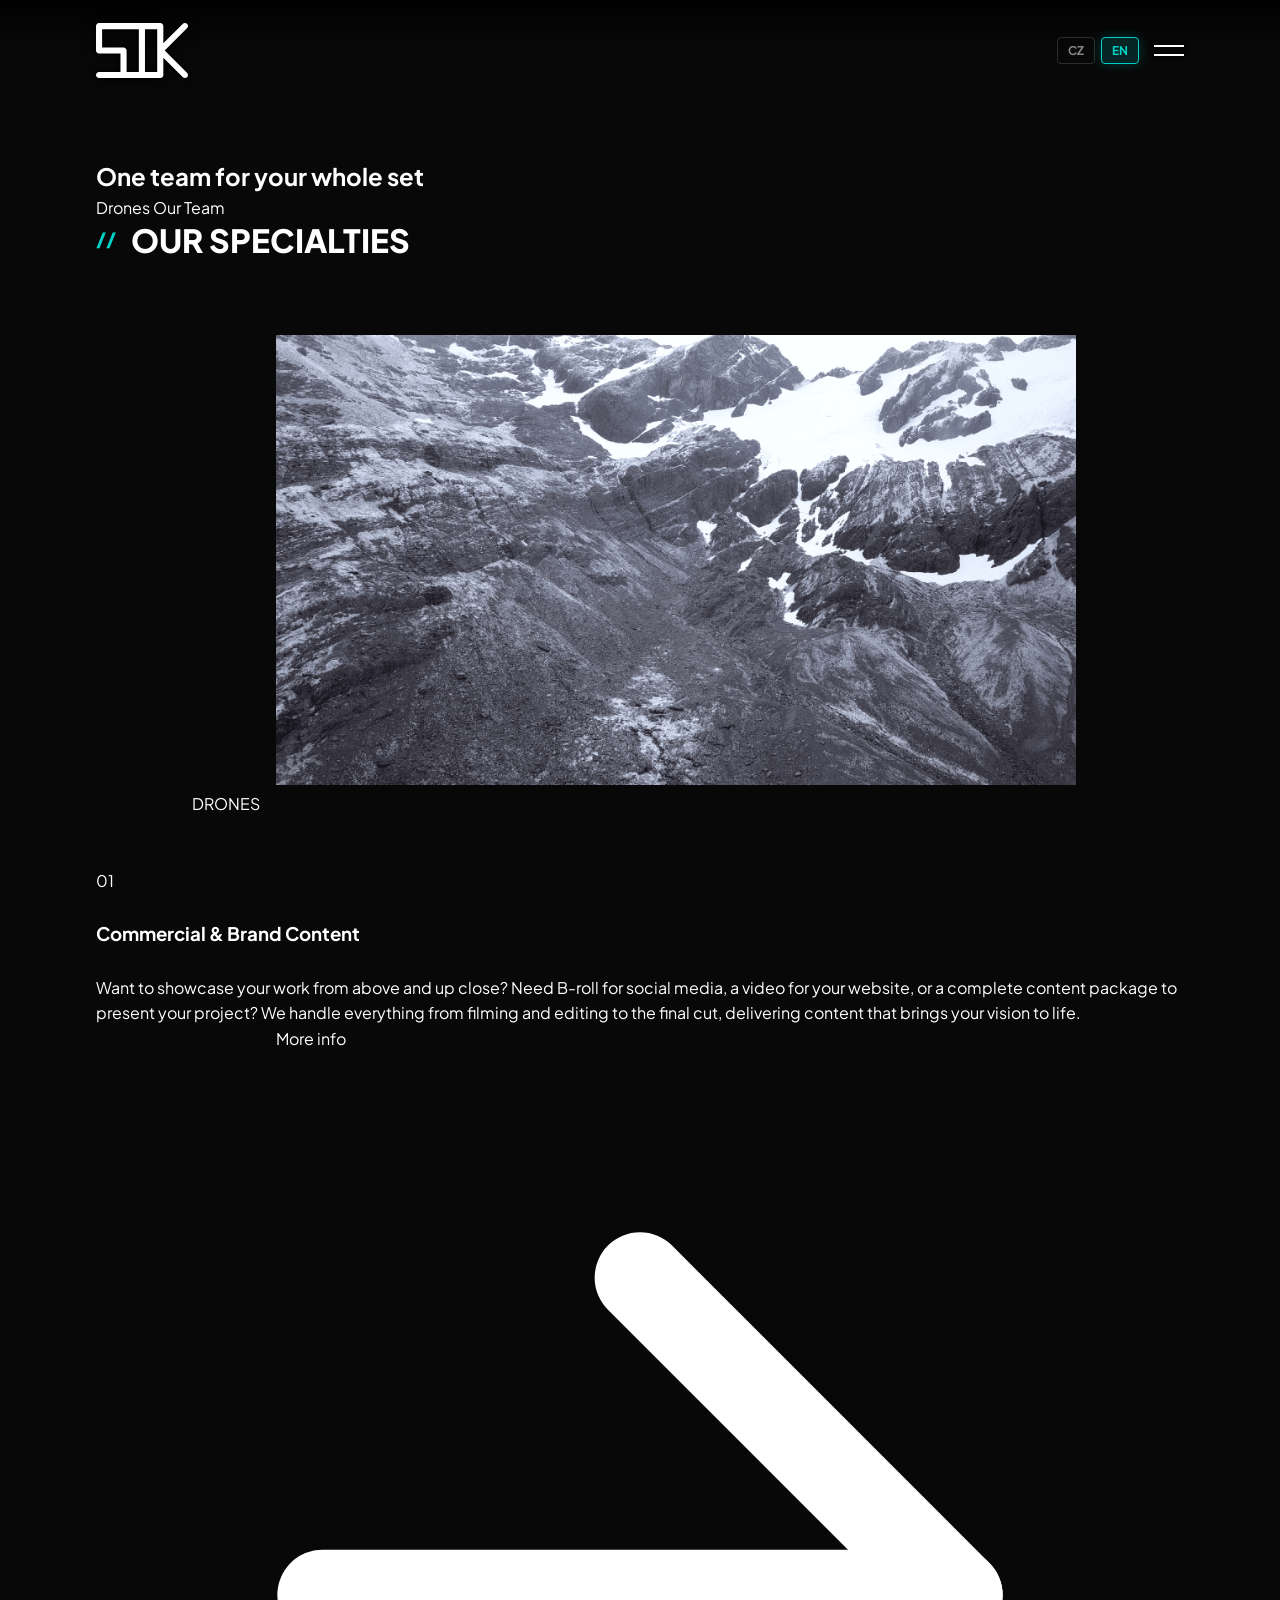
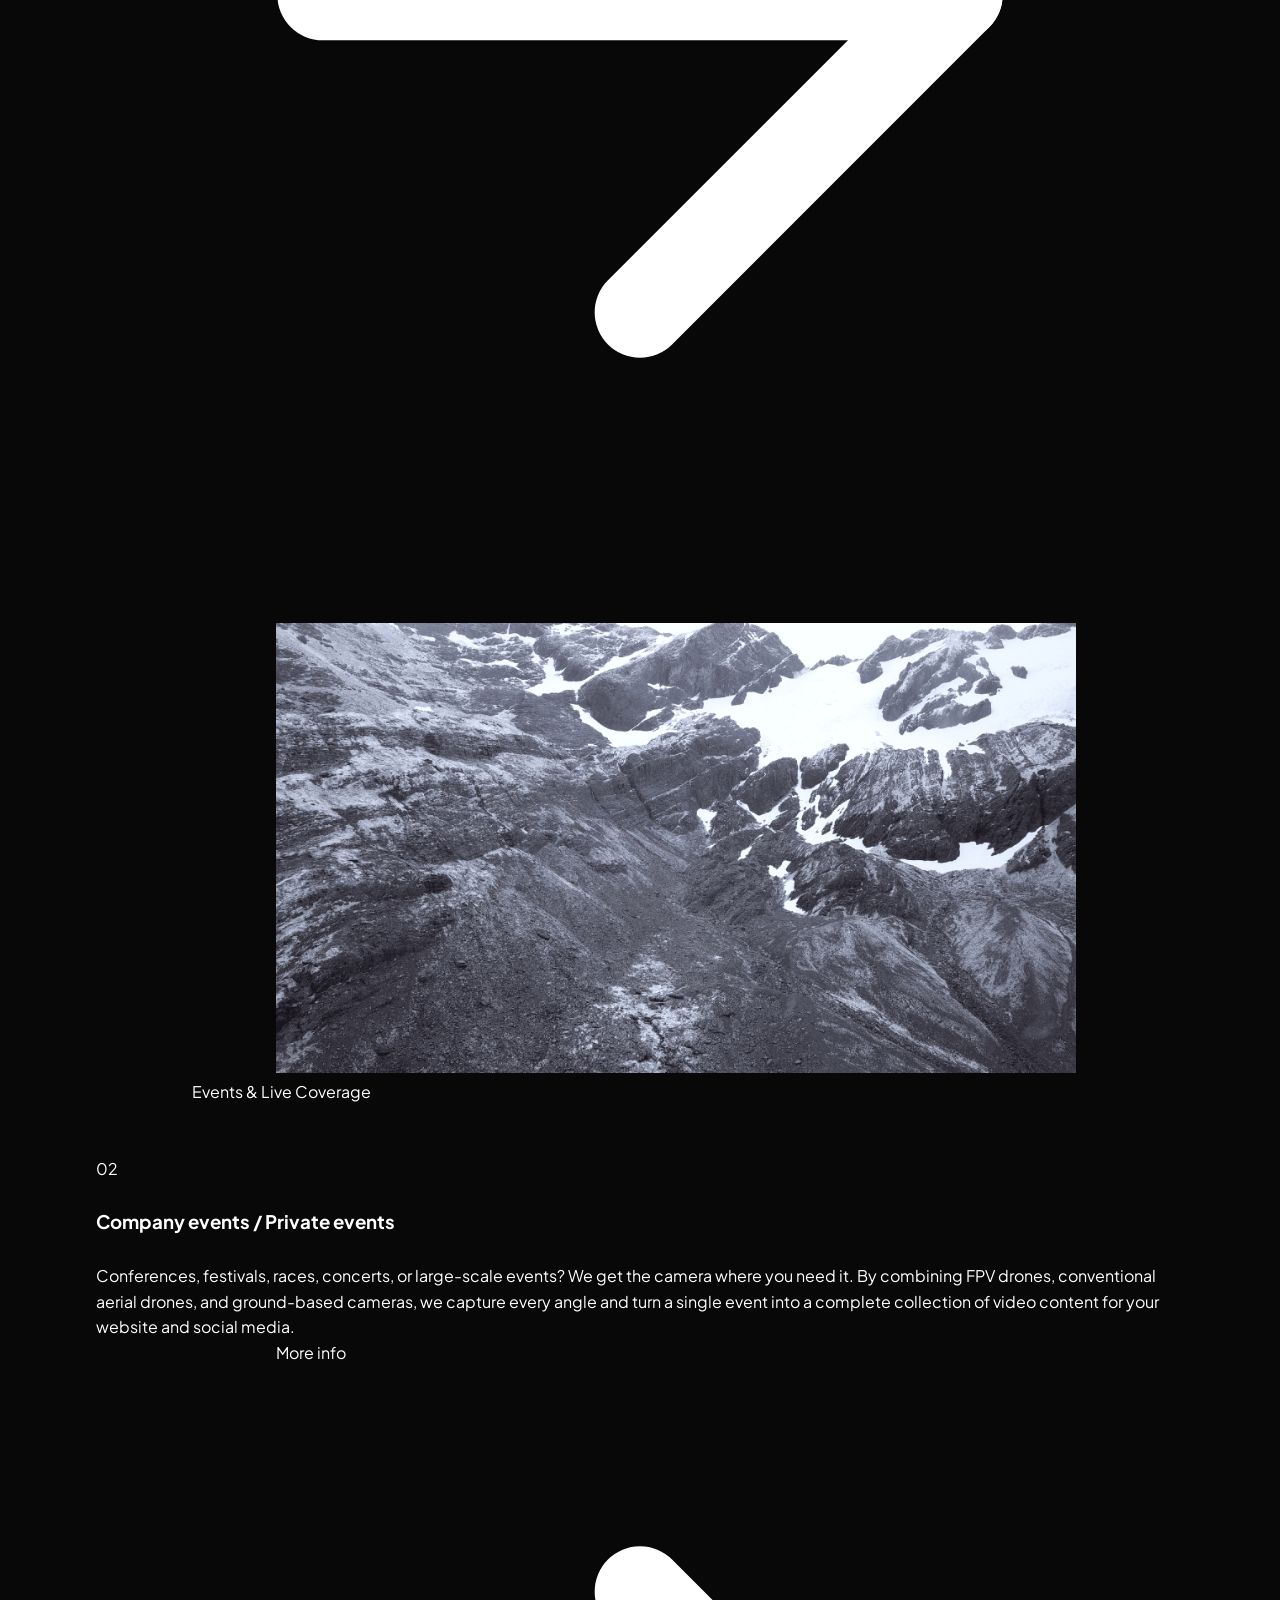
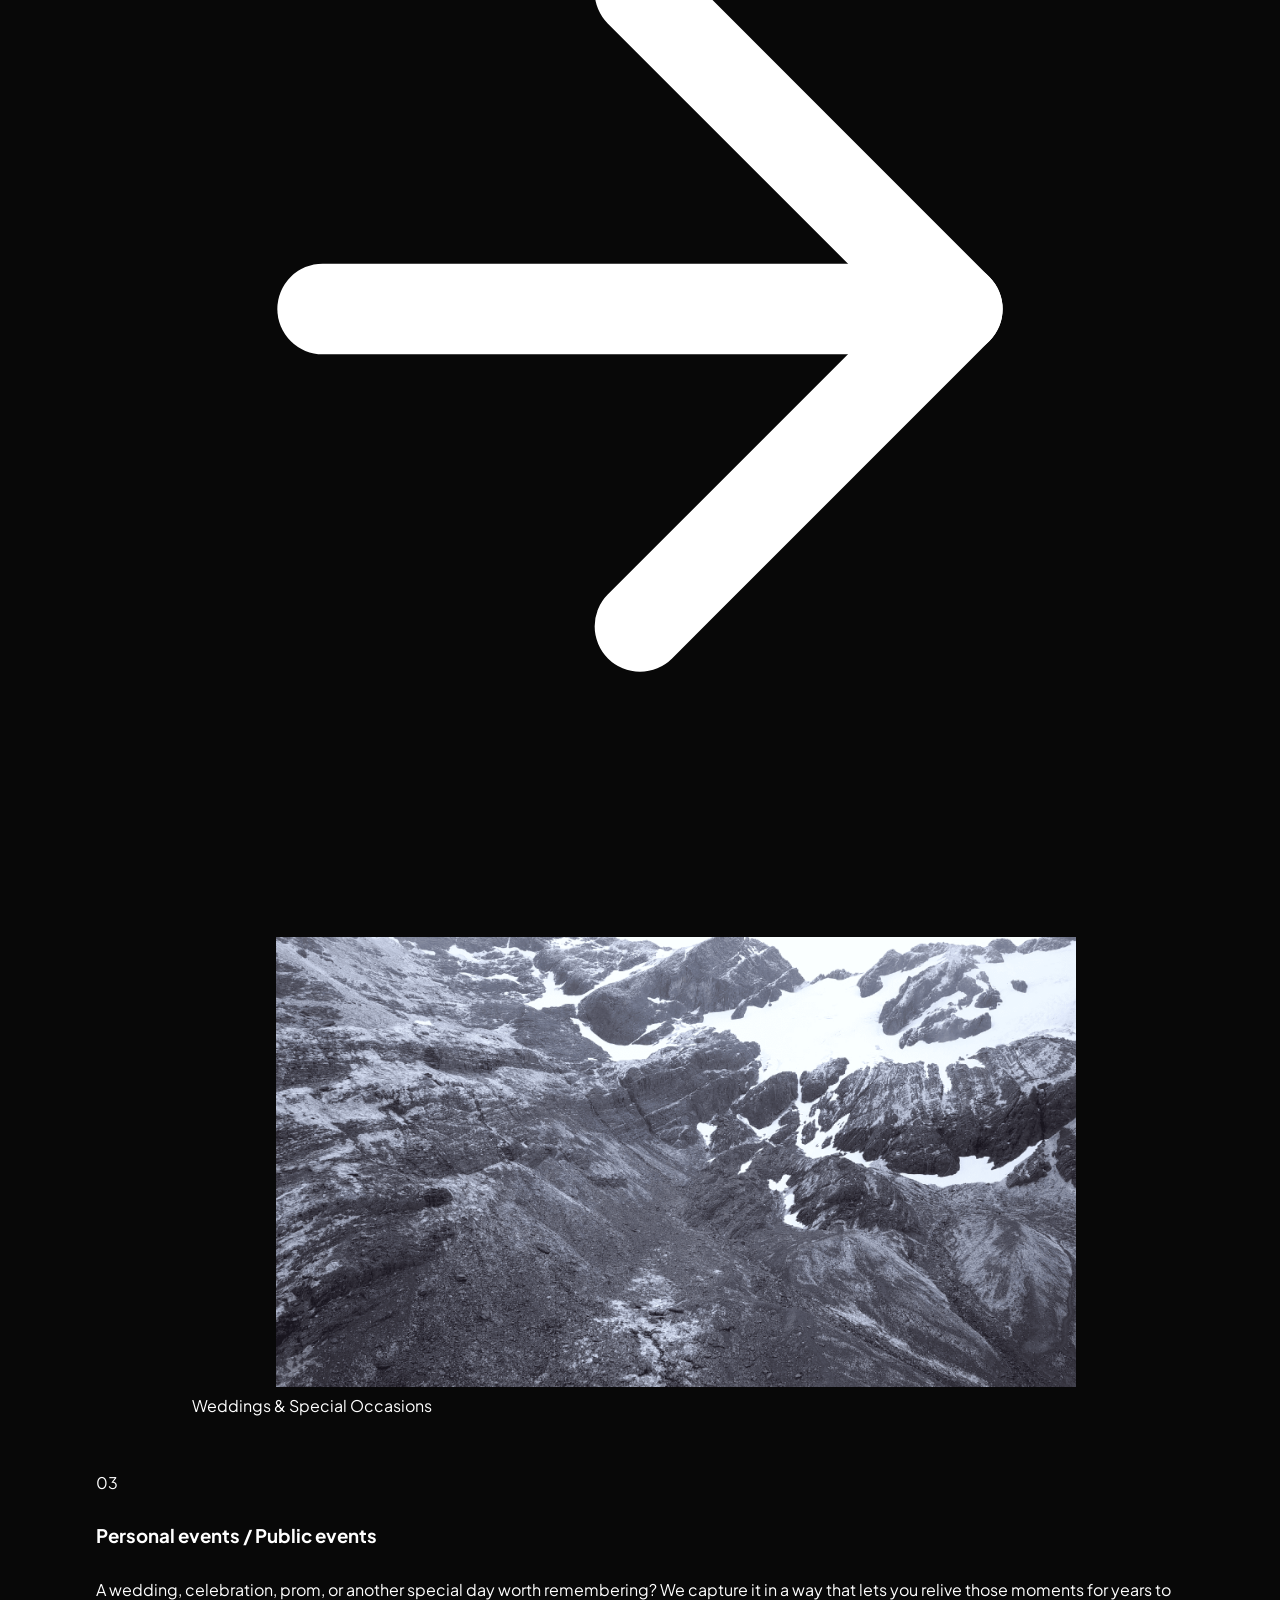
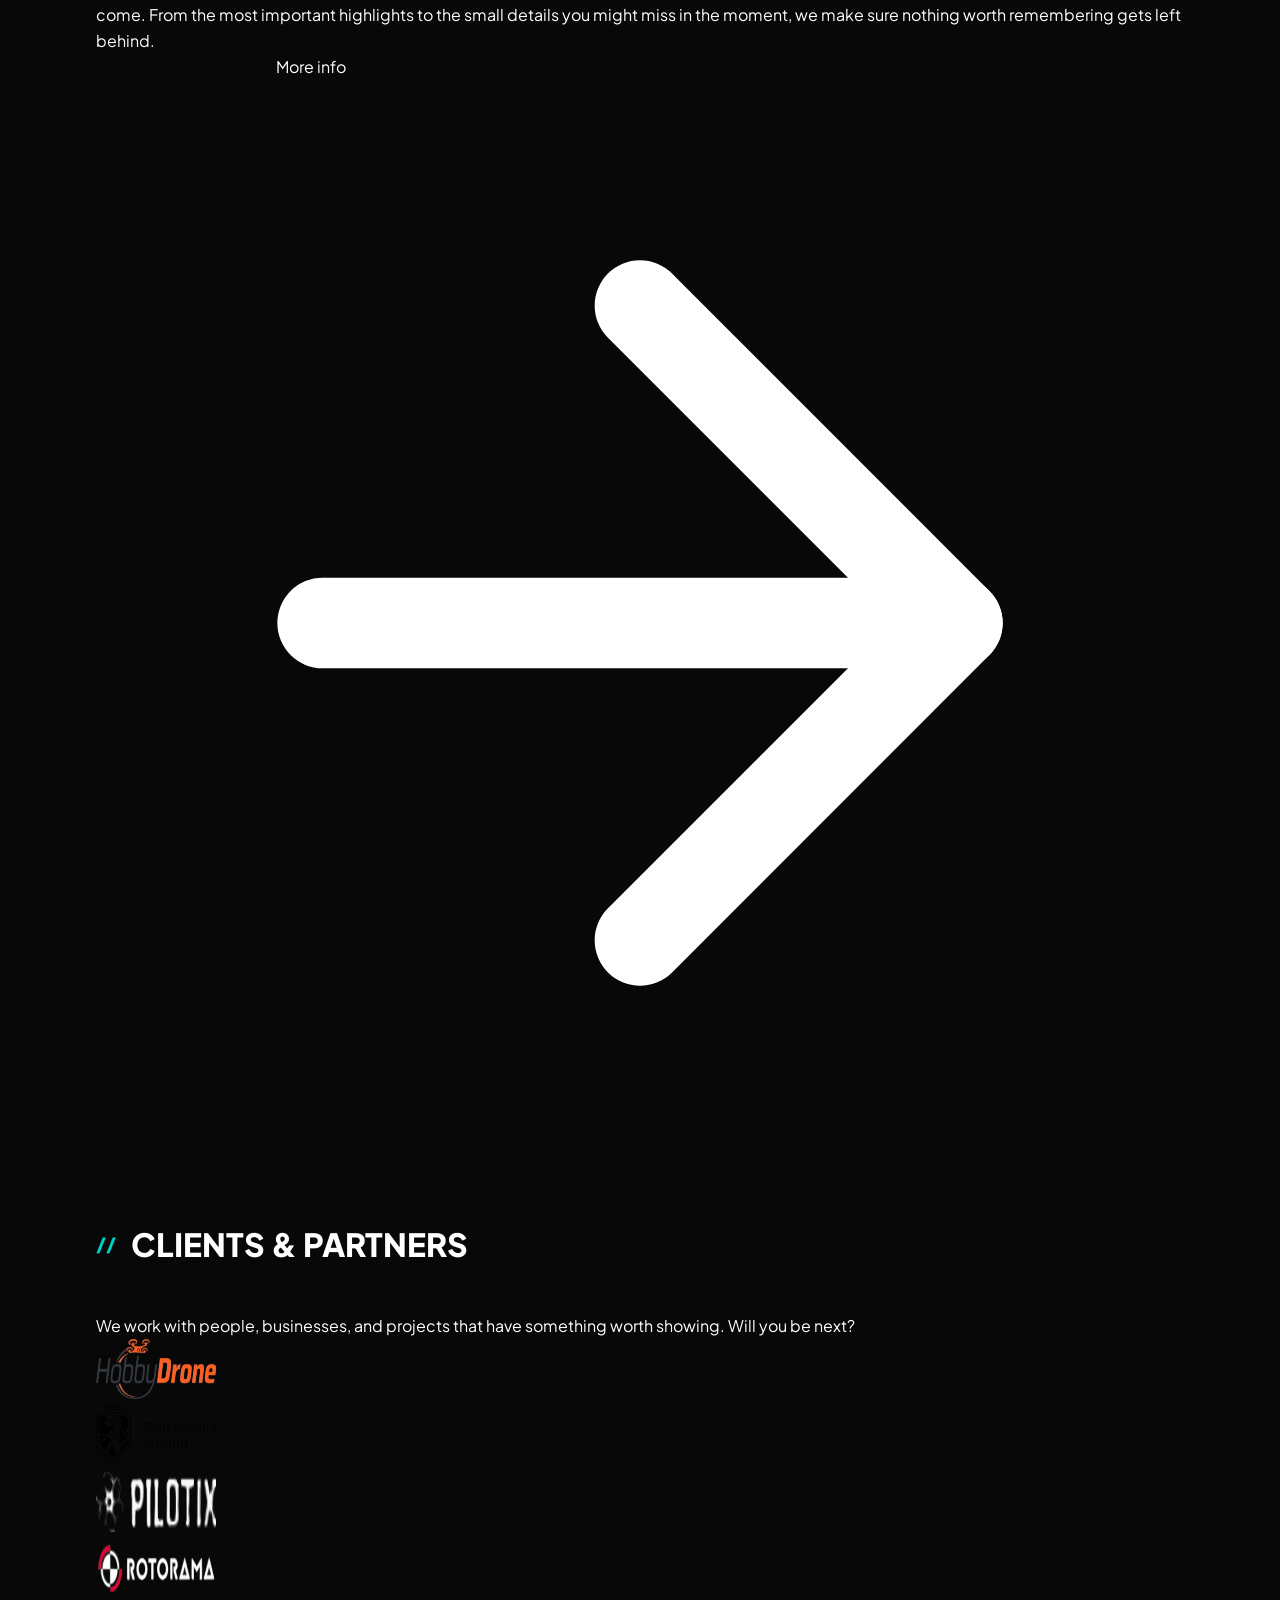
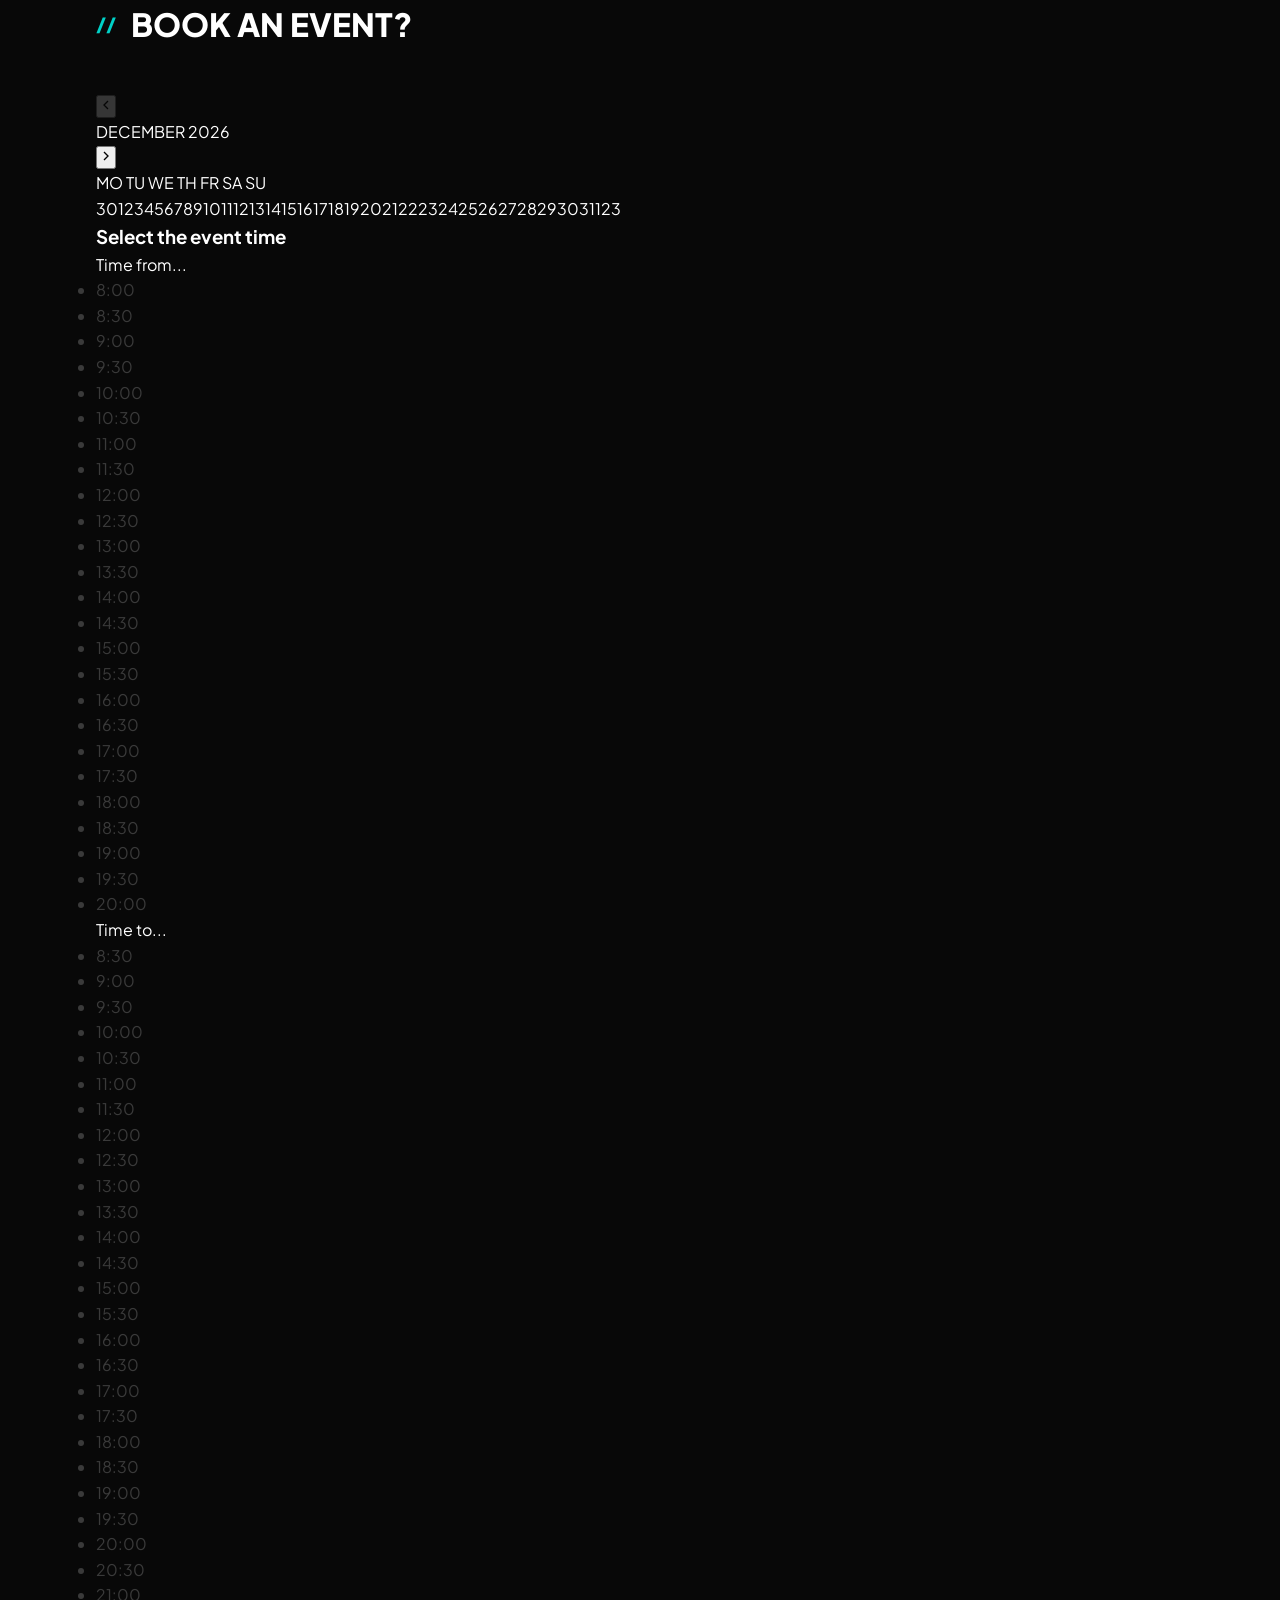
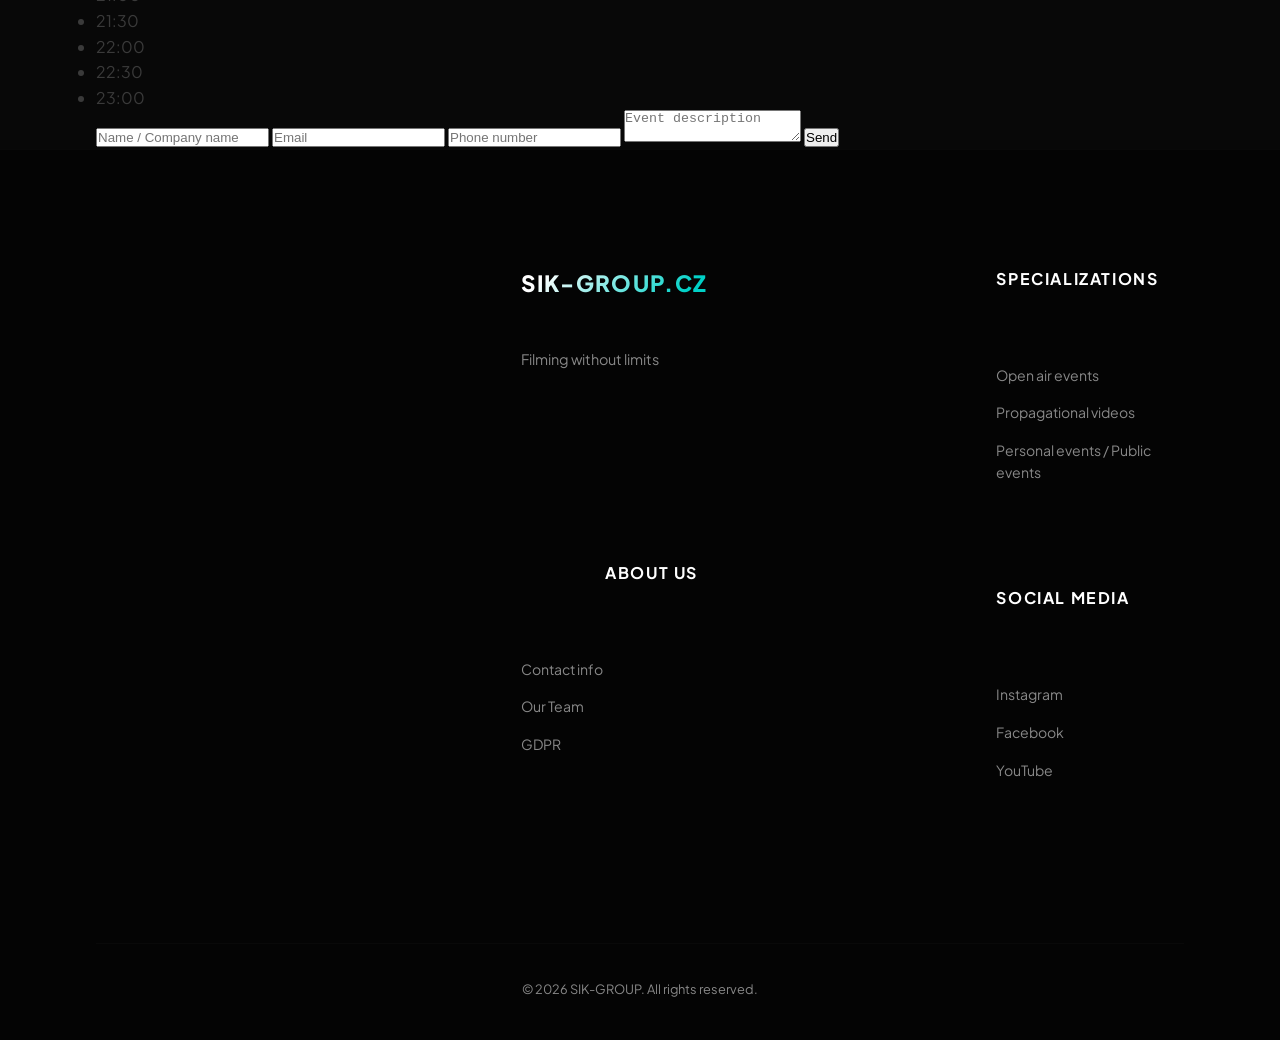
==== commit 5c3e393e: "Update fmt.Println message from 'Hello' to 'Goodbye'" ====
--- a/index.html
+++ b/index.html
@@ -1,314 +1,311 @@
 <!DOCTYPE html>
 <html lang="cs">
 <head>
-    <meta charset="UTF-8">
-    <meta name="viewport" content="width=device-width, initial-scale=1.0">
-    <title>SIK-GROUP</title>
-    
-    <link rel="preconnect" href="https://fonts.googleapis.com">
-    <link rel="preconnect" href="https://fonts.gstatic.com" crossorigin>
-    <link href="https://fonts.googleapis.com/css2?family=Plus+Jakarta+Sans:wght@400;500;600;700;800;900&display=swap" rel="stylesheet">
-    
-    <link rel="stylesheet" href="public/css/style.css">
-    <link rel="stylesheet" href="public/css/index.css">
+    <meta charset="UTF-8">
+    <meta name="viewport" content="width=device-width, initial-scale=1.0">
+    <title>SIK-GROUP</title>
+    
+    <link rel="preconnect" href="https://fonts.googleapis.com">
+    <link rel="preconnect" href="https://fonts.gstatic.com" crossorigin>
+    <link href="https://fonts.googleapis.com/css2?family=Plus+Jakarta+Sans:wght@400;500;600;700;800;900&display=swap" rel="stylesheet">
+    
+    <link rel="stylesheet" href="public/css/style.css">
+    <link rel="stylesheet" href="public/css/index.css">
 </head>
 <body>
-    <header>
-        <div id="nav-wrapper">
-            <nav id="main-nav" class="global-container">
-                <div class="logo">
-                    <a href="index.html" id="header-logo-link">
-                        <img src="public/img/logo.svg" alt="SIK-GROUP" width="160" height="40" decoding="async">
-                    </a>
-                </div>
-                
-                <div class="nav-right-controls">
-                    <div class="lang-switcher" id="dynamic-lang-switcher"></div>
-                    
-                    <div class="menu-toggle" id="mobile-menu">
-                        <span class="bar b1"></span>
-                        <span class="bar b2"></span>
-                    </div>
-                </div>
-            </nav>
-
-            <div class="nav-drop-panel" id="nav-panel">
-                <div class="panel-grid">
-                    <div class="panel-main">
-                        <ul class="nav-list" id="dynamic-nav-list">
-                            <!-- Dynamicky naplněno z common.json -->
-                        </ul>
-                    </div>
-                    
-                    <div class="panel-side">
-                        <div class="side-block">
-                            <span id="label-header-email">Email</span>
-                            <a href="#" class="side-email" id="header-email">Načítá se...</a>
-                            <span id="label-header-phone">Telefon</span>
-                            <a href="#" class="side-phone" id="header-phone">Načítá se...</a>
-                        </div>
-                        <div class="side-block">
-                            <span id="label-header-socials">Sociální sítě</span>
-                            <div class="side-socials" id="header-socials">
-                                <!-- Dynamicky naplněno z common.json -->
-                            </div>
-                        </div>
-                    </div>
-                </div>
-            </div>
-        </div>
-        <div class="nav-dim-overlay" id="nav-overlay"></div>
-    </header>
-
-    <main class="index-main">
-        <section class="hero-fullscreen">
-            <div class="hero-video-bg">
-                <video id="heroVideo" autoplay muted loop playsinline poster="public/img/hero-poster.jpg">
-                    <source src="public/video/drone-hero.mp4" type="video/mp4">
-                </video>
-                <div class="hero-video-overlay"></div>
-            </div>
-
-            <div class="hero-content-centered global-container">
-                <div class="hero-main-text">
-                    <h1 class="hero-title" id="hero-title">Načítá se...</h1>
-                    <div class="hero-cta-group">
-                        <a href="#ukazka" class="btn-drone-minimal" id="hero-btn-drony">Načítá se...</a>
-                        <a href="public/pages/kontakt.html#kontakt" class="btn-drone-minimal outline" id="hero-btn-fpv">Načítá se...</a>
-                    </div>
-                </div>
-            </div>
-            <div class="hero-bottom-fade"></div>
-        </section>
-
-        <section id="ukazka" class="divisions-section global-container">
-            <div class="section-meta">
-                <h2 id="divisions-section-title">Načítá se...</h2>
-            </div>
-
-            <div class="cinematic-showcase-list" id="divisions-container">
-                <!-- Dynamicky generováno z index.js (index.json) -->
-            </div>
-        </section>
-
-        <div class="section-divider"></div>
-
-        <section class="trust-section global-container">
-            <div class="section-meta">
-                <h2 id="trust-section-title">Načítá se...</h2>
-            </div>
-            
-            <div class="trust-layout-premium">
-                <div class="trust-info">
-                    <p id="trust-text">Načítá se...</p>
-                </div>
-                
-                <div class="trust-logos-grid">
-                    <div class="logo-wrapper"><img src="public/img/logos/hobbydrone.png" alt="hobbydrone" loading="lazy" decoding="async" width="120" height="60"></div>
-                    <div class="logo-wrapper"><img src="public/img/logos/ssps.svg" alt="ssps" loading="lazy" decoding="async" width="120" height="60"></div>
-                    <div class="logo-wrapper"><img src="public/img/logos/pilotix.png" alt="pilotix" loading="lazy" decoding="async" width="120" height="60"></div>
-                    <div class="logo-wrapper"><img src="public/img/logos/rotorama.png" alt="rotorama" loading="lazy" decoding="async" width="120" height="60"></div>
-                </div>
-            </div>
-        </section>
-
-        <div class="section-divider"></div>
-
-        <section id="booking" class="booking-section global-container">
-            <div class="section-meta">
-                <h2 id="booking-section-title">Načítá se...</h2>    
-            </div>
-
-            <div class="booking-grid">
-                <div class="calendar-wrapper">
-                    <div class="calendar-header">
-                        <button class="cal-btn" id="prev-month-btn" type="button">
-                            <svg viewBox="0 0 24 24" width="16" height="16" stroke="currentColor" stroke-width="2" fill="none"><polyline points="15 18 9 12 15 6"></polyline></svg>
-                        </button>
-                        <div class="current-month">KVĚTEN 2026</div> 
-                        <button class="cal-btn" id="next-month-btn" type="button">
-                            <svg viewBox="0 0 24 24" width="16" height="16" stroke="currentColor" stroke-width="2" fill="none"><polyline points="9 18 15 12 9 6"></polyline></svg>
-                        </button>
-                    </div>
-
-                    <!-- PŘIDÁNA ID PRO LOKALIZACI DNŮ V KALENDÁŘI -->
-                    <div class="calendar-days">
-                        <span id="wday-0">PO</span>
-                        <span id="wday-1">ÚT</span>
-                        <span id="wday-2">ST</span>
-                        <span id="wday-3">ČT</span>
-                        <span id="wday-4">PÁ</span>
-                        <span id="wday-5">SO</span>
-                        <span id="wday-6">NE</span>
-                    </div>
-
-                    <div class="calendar-grid"></div>
-                </div>
-
-                <div class="booking-details">
-                    <h3 id="booking-heading">Načítá se...</h3>
-                    <div id="selected-date-presenter" class="date-unselected">Žádné datum nebylo vybráno</div>
-                    
-                    <form class="booking-form" id="rezervacni-formular">                        
-                        <select name="booking-time-from" id="real-time-select-from" style="display:none;">
-                            <option value="" disabled selected>Čas od...</option>
-                            <option value="8:00">8:00</option>
-                            <option value="8:30">8:30</option>
-                            <option value="9:00">9:00</option>
-                            <option value="9:30">9:30</option>
-                            <option value="10:00">10:00</option>
-                            <option value="10:30">10:30</option>
-                            <option value="11:00">11:00</option>
-                            <option value="11:30">11:30</option>
-                            <option value="12:00">12:00</option>
-                            <option value="12:30">12:30</option>
-                            <option value="13:00">13:00</option>
-                            <option value="13:30">13:30</option>
-                            <option value="14:00">14:00</option>
-                            <option value="14:30">14:30</option>
-                            <option value="15:00">15:00</option>
-                            <option value="15:30">15:30</option>
-                            <option value="16:00">16:00</option>
-                            <option value="16:30">16:30</option>
-                            <option value="17:00">17:00</option>
-                            <option value="17:30">17:30</option>
-                            <option value="18:00">18:00</option>
-                            <option value="18:30">18:30</option>
-                            <option value="19:00">19:00</option>
-                            <option value="19:30">19:30</option>
-                            <option value="20:00">20:00</option>
-                        </select>                        
-                        
-                        <select name="booking-time-to" id="real-time-select-to" style="display:none;">
-                            <option value="" disabled selected>Čas do...</option>
-                            <option value="8:30">8:30</option>
-                            <option value="9:00">9:00</option>
-                            <option value="9:30">9:30</option>
-                            <option value="10:00">10:00</option>
-                            <option value="10:30">10:30</option>
-                            <option value="11:00">11:00</option>
-                            <option value="11:30">11:30</option>
-                            <option value="12:00">12:00</option>
-                            <option value="12:30">12:30</option>
-                            <option value="13:00">13:00</option>
-                            <option value="13:30">13:30</option>
-                            <option value="14:00">14:00</option>
-                            <option value="14:30">14:30</option>
-                            <option value="15:00">15:00</option>
-                            <option value="15:30">15:30</option>
-                            <option value="16:00">16:00</option>
-                            <option value="16:30">16:30</option>
-                            <option value="17:00">17:00</option>
-                            <option value="17:30">17:30</option>
-                            <option value="18:00">18:00</option>
-                            <option value="18:30">18:30</option>
-                            <option value="19:00">19:00</option>
-                            <option value="19:30">19:30</option>
-                            <option value="20:00">20:00</option>
-                            <option value="20:30">20:30</option>
-                            <option value="21:00">21:00</option>
-                            <option value="21:30">21:30</option>
-                            <option value="22:00">22:00</option>
-                            <option value="22:30">22:30</option>
-                            <option value="23:00">23:00</option>
-                        </select>
-
-                        <div class="time-range-row">
-                            <!-- PŘIDÁNO ID PRO TRIGGER "ČAS OD" -->
-                            <div class="custom-select-wrapper" id="custom-time-select-from">
-                                <div class="custom-select-trigger" id="trigger-time-from">Čas od...</div>
-                                <ul class="custom-options-list">
-                                    <li data-value="8:00">8:00</li>
-                                    <li data-value="8:30">8:30</li>
-                                    <li data-value="9:00">9:00</li>
-                                    <li data-value="9:30">9:30</li>
-                                    <li data-value="10:00">10:00</li>
-                                    <li data-value="10:30">10:30</li>
-                                    <li data-value="11:00">11:00</li>
-                                    <li data-value="11:30">11:30</li>
-                                    <li data-value="12:00">12:00</li>
-                                    <li data-value="12:30">12:30</li>
-                                    <li data-value="13:00">13:00</li>
-                                    <li data-value="13:30">13:30</li>
-                                    <li data-value="14:00">14:00</li>
-                                    <li data-value="14:30">14:30</li>
-                                    <li data-value="15:00">15:00</li>
-                                    <li data-value="15:30">15:30</li>
-                                    <li data-value="16:00">16:00</li>
-                                    <li data-value="16:30">16:30</li>
-                                    <li data-value="17:00">17:00</li>
-                                    <li data-value="17:30">17:30</li>
-                                    <li data-value="18:00">18:00</li>
-                                    <li data-value="18:30">18:30</li>
-                                    <li data-value="19:00">19:00</li>
-                                    <li data-value="19:30">19:30</li>
-                                    <li data-value="20:00">20:00</li>
-                                </ul>
-                            </div>
-
-                            <!-- PŘIDÁNO ID PRO TRIGGER "ČAS DO" (OPRAVENO TAKÉ PŘEKLEP V <td> NA <li>) -->
-                            <div class="custom-select-wrapper" id="custom-time-select-to">
-                                <div class="custom-select-trigger" id="trigger-time-to">Čas do...</div>
-                                <ul class="custom-options-list">
-                                    <li data-value="8:30">8:30</li>
-                                    <li data-value="9:00">9:00</li>
-                                    <li data-value="9:30">9:30</li>
-                                    <li data-value="10:00">10:00</li>
-                                    <li data-value="10:30">10:30</li>
-                                    <li data-value="11:00">11:00</li>
-                                    <li data-value="11:30">11:30</li>
-                                    <li data-value="12:00">12:00</li>
-                                    <li data-value="12:30">12:30</li>
-                                    <li data-value="13:00">13:00</li>
-                                    <li data-value="13:30">13:30</li>
-                                    <li data-value="14:00">14:00</li>
-                                    <li data-value="14:30">14:30</li>
-                                    <li data-value="15:00">15:00</li>
-                                    <li data-value="15:30">15:30</li>
-                                    <li data-value="16:00">16:00</li>
-                                    <li data-value="16:30">16:30</li>
-                                    <li data-value="17:00">17:00</li>
-                                    <li data-value="17:30">17:30</li>
-                                    <li data-value="18:00">18:00</li>
-                                    <li data-value="18:30">18:30</li>
-                                    <li data-value="19:00">19:00</li>
-                                    <li data-value="19:30">19:30</li>
-                                    <li data-value="20:00">20:00</li>
-                                    <li data-value="20:30">20:30</li>
-                                    <li data-value="21:00">21:00</li>
-                                    <li data-value="21:30">21:30</li>
-                                    <li data-value="22:00">22:00</li>
-                                    <li data-value="22:30">22:30</li>
-                                    <li data-value="23:00">23:00</li>
-                                </ul>
-                            </div>
-                        </div>
-
-                        <input type="text" id="form-jmeno" placeholder="Jméno / název společnosti" required>
-                        <input type="email" id="form-email" placeholder="Email" required>
-                        <input type="tel" id="form-telefon" placeholder="Telefonní číslo">
-                        <textarea id="form-projekt" placeholder="Popis vašeho projektu"></textarea>
-                        <button type="submit" class="btn-confirm" id="form-submit-btn">Potvrdit termín</button>
-                    </form>
-                </div>
-            </div>
-        </section>
-    </main>
-
-    <footer class="main-footer">
-        <div class="global-container">
-            <div class="footer-grid" id="dynamic-footer-grid">
-                <!-- Dynamicky naplněno z common.json -->
-            </div>
-            <div class="footer-bottom">
-                <p id="footer-copyright">&copy; 2026 SIK-GROUP.</p>
-            </div>
-        </div>
-    </footer>
-
-    <!-- Globální script -->
-    <script src="public/js/script.js" defer></script>
-    <!-- Stránkový script pro hlavní stránku -->
-    <script src="public/js/index.js" defer></script>
+    <header>
+        <div id="nav-wrapper">
+            <nav id="main-nav" class="global-container">
+                <div class="logo">
+                    <a href="index.html" id="header-logo-link">
+                        <img src="public/img/logo.svg" alt="SIK-GROUP" width="160" height="40" decoding="async">
+                    </a>
+                </div>
+                
+                <div class="nav-right-controls">
+                    <div class="lang-switcher" id="dynamic-lang-switcher"></div>
+                    
+                    <div class="menu-toggle" id="mobile-menu">
+                        <span class="bar b1"></span>
+                        <span class="bar b2"></span>
+                    </div>
+                </div>
+            </nav>
+
+            <div class="nav-drop-panel" id="nav-panel">
+                <div class="panel-grid">
+                    <div class="panel-main">
+                        <ul class="nav-list" id="dynamic-nav-list">
+                            <!-- Dynamicky naplněno z common.json -->
+                        </ul>
+                    </div>
+                    
+                    <div class="panel-side">
+                        <div class="side-block">
+                            <span id="label-header-email">Email</span>
+                            <a href="#" class="side-email" id="header-email">Načítá se...</a>
+                            <span id="label-header-phone">Telefon</span>
+                            <a href="#" class="side-phone" id="header-phone">Načítá se...</a>
+                        </div>
+                        <div class="side-block">
+                            <span id="label-header-socials">Sociální sítě</span>
+                            <div class="side-socials" id="header-socials">
+                                <!-- Dynamicky naplněno z common.json -->
+                            </div>
+                        </div>
+                    </div>
+                </div>
+            </div>
+        </div>
+        <div class="nav-dim-overlay" id="nav-overlay"></div>
+    </header>
+
+    <main class="index-main">
+        <section class="hero-fullscreen">
+            <div class="hero-video-bg">
+                <video id="heroVideo" autoplay muted loop playsinline poster="public/img/hero-poster.jpg">
+                    <source src="public/video/drone-hero.mp4" type="video/mp4">
+                </video>
+                <div class="hero-video-overlay"></div>
+            </div>
+
+            <div class="hero-content-centered global-container">
+                <div class="hero-main-text">
+                    <h1 class="hero-title" id="hero-title">Načítá se...</h1>
+                    <div class="hero-cta-group">
+                        <a href="#ukazka" class="btn-drone-minimal" id="hero-btn-drony">Načítá se...</a>
+                        <a href="public/pages/kontakt.html#kontakt" class="btn-drone-minimal outline" id="hero-btn-fpv">Načítá se...</a>
+                    </div>
+                </div>
+            </div>
+            <div class="hero-bottom-fade"></div>
+        </section>
+
+        <section id="ukazka" class="divisions-section global-container">
+            <div class="section-meta">
+                <h2 id="divisions-section-title">Načítá se...</h2>
+            </div>
+
+            <div class="cinematic-showcase-list" id="divisions-container">
+                <!-- Dynamicky generováno z index.js (index.json) -->
+            </div>
+        </section>
+
+        <div class="section-divider"></div>
+
+        <section class="trust-section global-container">
+            <div class="section-meta">
+                <h2 id="trust-section-title">Načítá se...</h2>
+            </div>
+            
+            <div class="trust-layout-premium">
+                <div class="trust-info">
+                    <p id="trust-text">Načítá se...</p>
+                </div>
+                
+                <div class="trust-logos-grid">
+                    <div class="logo-wrapper"><img src="public/img/logos/hobbydrone.png" alt="hobbydrone" loading="lazy" decoding="async" width="120" height="60"></div>
+                    <div class="logo-wrapper"><img src="public/img/logos/ssps.svg" alt="ssps" loading="lazy" decoding="async" width="120" height="60"></div>
+                    <div class="logo-wrapper"><img src="public/img/logos/pilotix.png" alt="pilotix" loading="lazy" decoding="async" width="120" height="60"></div>
+                    <div class="logo-wrapper"><img src="public/img/logos/rotorama.png" alt="rotorama" loading="lazy" decoding="async" width="120" height="60"></div>
+                </div>
+            </div>
+        </section>
+
+        <div class="section-divider"></div>
+
+        <section id="booking" class="booking-section global-container">
+            <div class="section-meta">
+                <h2 id="booking-section-title">Načítá se...</h2>    
+            </div>
+
+            <div class="booking-grid">
+                <div class="calendar-wrapper">
+                    <div class="calendar-header">
+                        <button class="cal-btn" id="prev-month-btn" type="button">
+                            <svg viewBox="0 0 24 24" width="16" height="16" stroke="currentColor" stroke-width="2" fill="none"><polyline points="15 18 9 12 15 6"></polyline></svg>
+                        </button>
+                        <div class="current-month">KVĚTEN 2026</div> 
+                        <button class="cal-btn" id="next-month-btn" type="button">
+                            <svg viewBox="0 0 24 24" width="16" height="16" stroke="currentColor" stroke-width="2" fill="none"><polyline points="9 18 15 12 9 6"></polyline></svg>
+                        </button>
+                    </div>
+
+                    <div class="calendar-days">
+                        <span id="wday-0">PO</span>
+                        <span id="wday-1">ÚT</span>
+                        <span id="wday-2">ST</span>
+                        <span id="wday-3">ČT</span>
+                        <span id="wday-4">PÁ</span>
+                        <span id="wday-5">SO</span>
+                        <span id="wday-6">NE</span>
+                    </div>
+
+                    <div class="calendar-grid"></div>
+                </div>
+
+                <div class="booking-details">
+                    <h3 id="booking-heading">Načítá se...</h3>
+                    <div id="selected-date-presenter" class="date-unselected">Žádné datum nebylo vybráno</div>
+                    
+                    <form class="booking-form" id="rezervacni-formular">                        
+                        <select name="booking-time-from" id="real-time-select-from" style="display:none;">
+                            <option value="" disabled selected>Čas od...</option>
+                            <option value="8:00">8:00</option>
+                            <option value="8:30">8:30</option>
+                            <option value="9:00">9:00</option>
+                            <option value="9:30">9:30</option>
+                            <option value="10:00">10:00</option>
+                            <option value="10:30">10:30</option>
+                            <option value="11:00">11:00</option>
+                            <option value="11:30">11:30</option>
+                            <option value="12:00">12:00</option>
+                            <option value="12:30">12:30</option>
+                            <option value="13:00">13:00</option>
+                            <option value="13:30">13:30</option>
+                            <option value="14:00">14:00</option>
+                            <option value="14:30">14:30</option>
+                            <option value="15:00">15:00</option>
+                            <option value="15:30">15:30</option>
+                            <option value="16:00">16:00</option>
+                            <option value="16:30">16:30</option>
+                            <option value="17:00">17:00</option>
+                            <option value="17:30">17:30</option>
+                            <option value="18:00">18:00</option>
+                            <option value="18:30">18:30</option>
+                            <option value="19:00">19:00</option>
+                            <option value="19:30">19:30</option>
+                            <option value="20:00">20:00</option>
+                        </select>                        
+                        
+                        <select name="booking-time-to" id="real-time-select-to" style="display:none;">
+                            <option value="" disabled selected>Čas do...</option>
+                            <option value="8:30">8:30</option>
+                            <option value="9:00">9:00</option>
+                            <option value="9:30">9:30</option>
+                            <option value="10:00">10:00</option>
+                            <option value="10:30">10:30</option>
+                            <option value="11:00">11:00</option>
+                            <option value="11:30">11:30</option>
+                            <option value="12:00">12:00</option>
+                            <option value="12:30">12:30</option>
+                            <option value="13:00">13:00</option>
+                            <option value="13:30">13:30</option>
+                            <option value="14:00">14:00</option>
+                            <option value="14:30">14:30</option>
+                            <option value="15:00">15:00</option>
+                            <option value="15:30">15:30</option>
+                            <option value="16:00">16:00</option>
+                            <option value="16:30">16:30</option>
+                            <option value="17:00">17:00</option>
+                            <option value="17:30">17:30</option>
+                            <option value="18:00">18:00</option>
+                            <option value="18:30">18:30</option>
+                            <option value="19:00">19:00</option>
+                            <option value="19:30">19:30</option>
+                            <option value="20:00">20:00</option>
+                            <option value="20:30">20:30</option>
+                            <option value="21:00">21:00</option>
+                            <option value="21:30">21:30</option>
+                            <option value="22:00">22:00</option>
+                            <option value="22:30">22:30</option>
+                            <option value="23:00">23:00</option>
+                        </select>
+
+                        <div class="time-range-row">
+                            <div class="custom-select-wrapper" id="custom-time-select-from">
+                                <div class="custom-select-trigger" id="trigger-time-from">Čas od...</div>
+                                <ul class="custom-options-list">
+                                    <li data-value="8:00">8:00</li>
+                                    <li data-value="8:30">8:30</li>
+                                    <li data-value="9:00">9:00</li>
+                                    <li data-value="9:30">9:30</li>
+                                    <li data-value="10:00">10:00</li>
+                                    <li data-value="10:30">10:30</li>
+                                    <li data-value="11:00">11:00</li>
+                                    <li data-value="11:30">11:30</li>
+                                    <li data-value="12:00">12:00</li>
+                                    <li data-value="12:30">12:30</li>
+                                    <li data-value="13:00">13:00</li>
+                                    <li data-value="13:30">13:30</li>
+                                    <li data-value="14:00">14:00</li>
+                                    <li data-value="14:30">14:30</li>
+                                    <li data-value="15:00">15:00</li>
+                                    <li data-value="15:30">15:30</li>
+                                    <li data-value="16:00">16:00</li>
+                                    <li data-value="16:30">16:30</li>
+                                    <li data-value="17:00">17:00</li>
+                                    <li data-value="17:30">17:30</li>
+                                    <li data-value="18:00">18:00</li>
+                                    <li data-value="18:30">18:30</li>
+                                    <li data-value="19:00">19:00</li>
+                                    <li data-value="19:30">19:30</li>
+                                    <li data-value="20:00">20:00</li>
+                                </ul>
+                            </div>
+
+                            <div class="custom-select-wrapper" id="custom-time-select-to">
+                                <div class="custom-select-trigger" id="trigger-time-to">Čas do...</div>
+                                <ul class="custom-options-list">
+                                    <li data-value="8:30">8:30</li>
+                                    <li data-value="9:00">9:00</li>
+                                    <li data-value="9:30">9:30</li>
+                                    <li data-value="10:00">10:00</li>
+                                    <li data-value="10:30">10:30</li>
+                                    <li data-value="11:00">11:00</li>
+                                    <li data-value="11:30">11:30</li>
+                                    <li data-value="12:00">12:00</li>
+                                    <li data-value="12:30">12:30</li>
+                                    <li data-value="13:00">13:00</li>
+                                    <li data-value="13:30">13:30</li>
+                                    <li data-value="14:00">14:00</li>
+                                    <li data-value="14:30">14:30</li>
+                                    <li data-value="15:00">15:00</li>
+                                    <li data-value="15:30">15:30</li>
+                                    <li data-value="16:00">16:00</li>
+                                    <li data-value="16:30">16:30</li>
+                                    <li data-value="17:00">17:00</li>
+                                    <li data-value="17:30">17:30</li>
+                                    <li data-value="18:00">18:00</li>
+                                    <li data-value="18:30">18:30</li>
+                                    <li data-value="19:00">19:00</li>
+                                    <li data-value="19:30">19:30</li>
+                                    <li data-value="20:00">20:00</li>
+                                    <li data-value="20:30">20:30</li>
+                                    <li data-value="21:00">21:00</li>
+                                    <li data-value="21:30">21:30</li>
+                                    <li data-value="22:00">22:00</li>
+                                    <li data-value="22:30">22:30</li>
+                                    <li data-value="23:00">23:00</li>
+                                </ul>
+                            </div>
+                        </div>
+
+                        <input type="text" id="form-jmeno" placeholder="Jméno / název společnosti" required>
+                        <input type="email" id="form-email" placeholder="Email" required>
+                        <input type="tel" id="form-telefon" placeholder="Telefonní číslo">
+                        <textarea id="form-projekt" placeholder="Popis vašeho projektu"></textarea>
+                        <button type="submit" class="btn-confirm" id="form-submit-btn">Potvrdit termín</button>
+                    </form>
+                </div>
+            </div>
+        </section>
+    </main>
+
+    <footer class="main-footer">
+        <div class="global-container">
+            <div class="footer-grid" id="dynamic-footer-grid">
+                <!-- Dynamicky naplněno z common.json -->
+            </div>
+            <div class="footer-bottom">
+                <p id="footer-copyright">&copy; 2026 SIK-GROUP.</p>
+            </div>
+        </div>
+    </footer>
+
+    <!-- Globální script -->
+    <script src="public/js/script.js" defer></script>
+    <!-- Stránkový script pro hlavní stránku -->
+    <script src="public/js/index.js" defer></script>
 </body>
 </html>
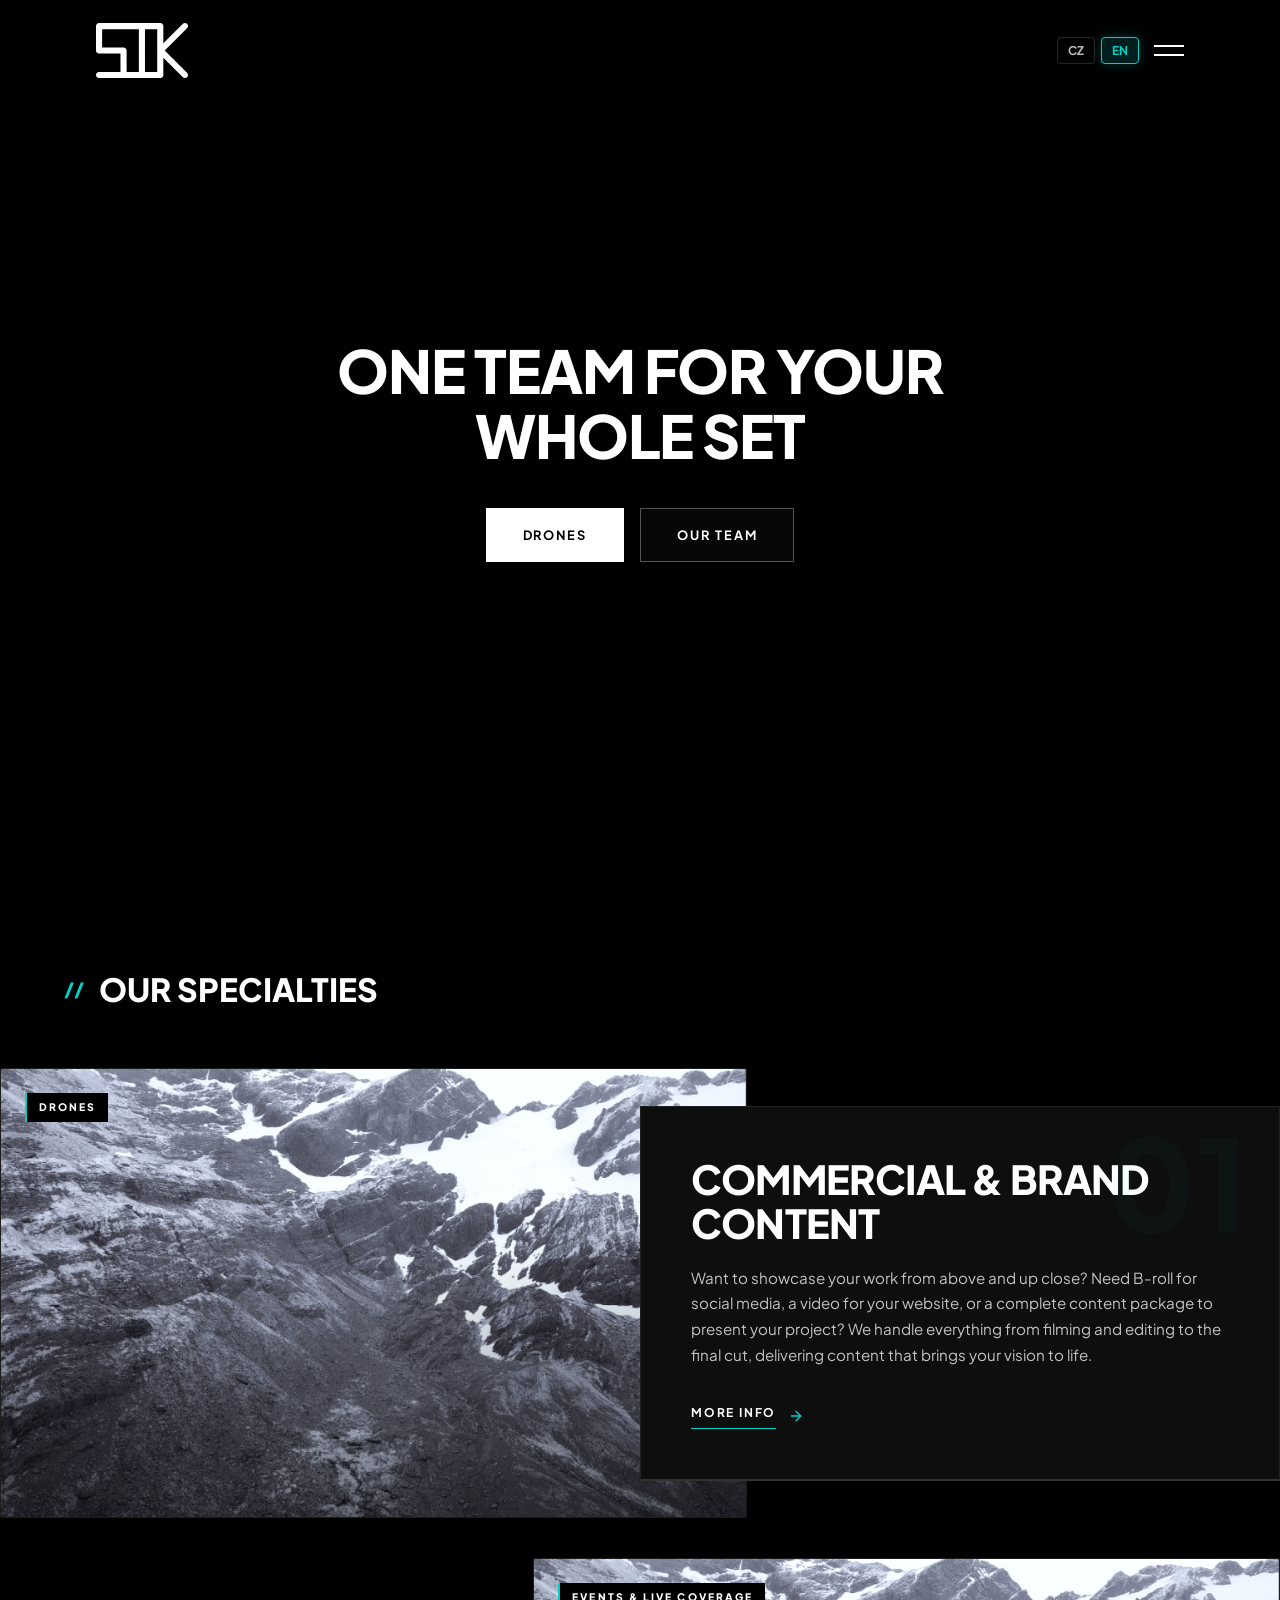
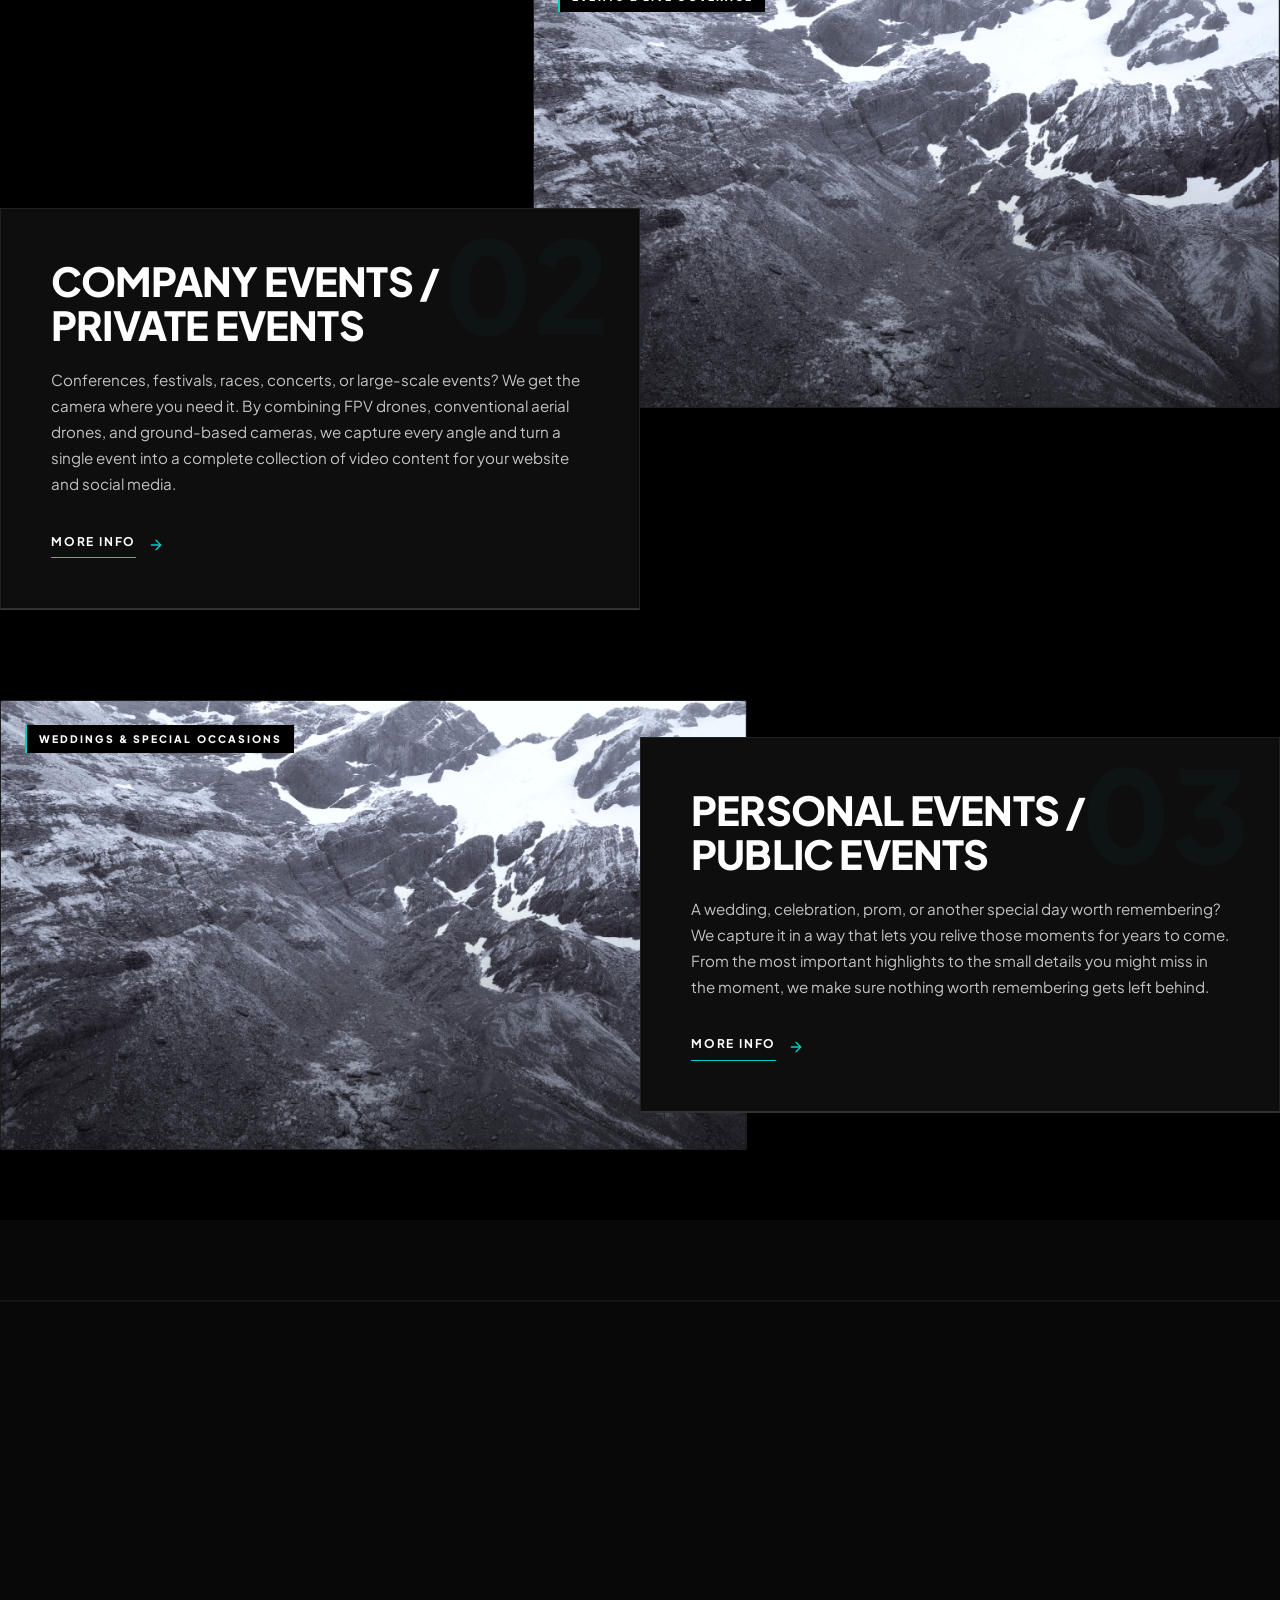
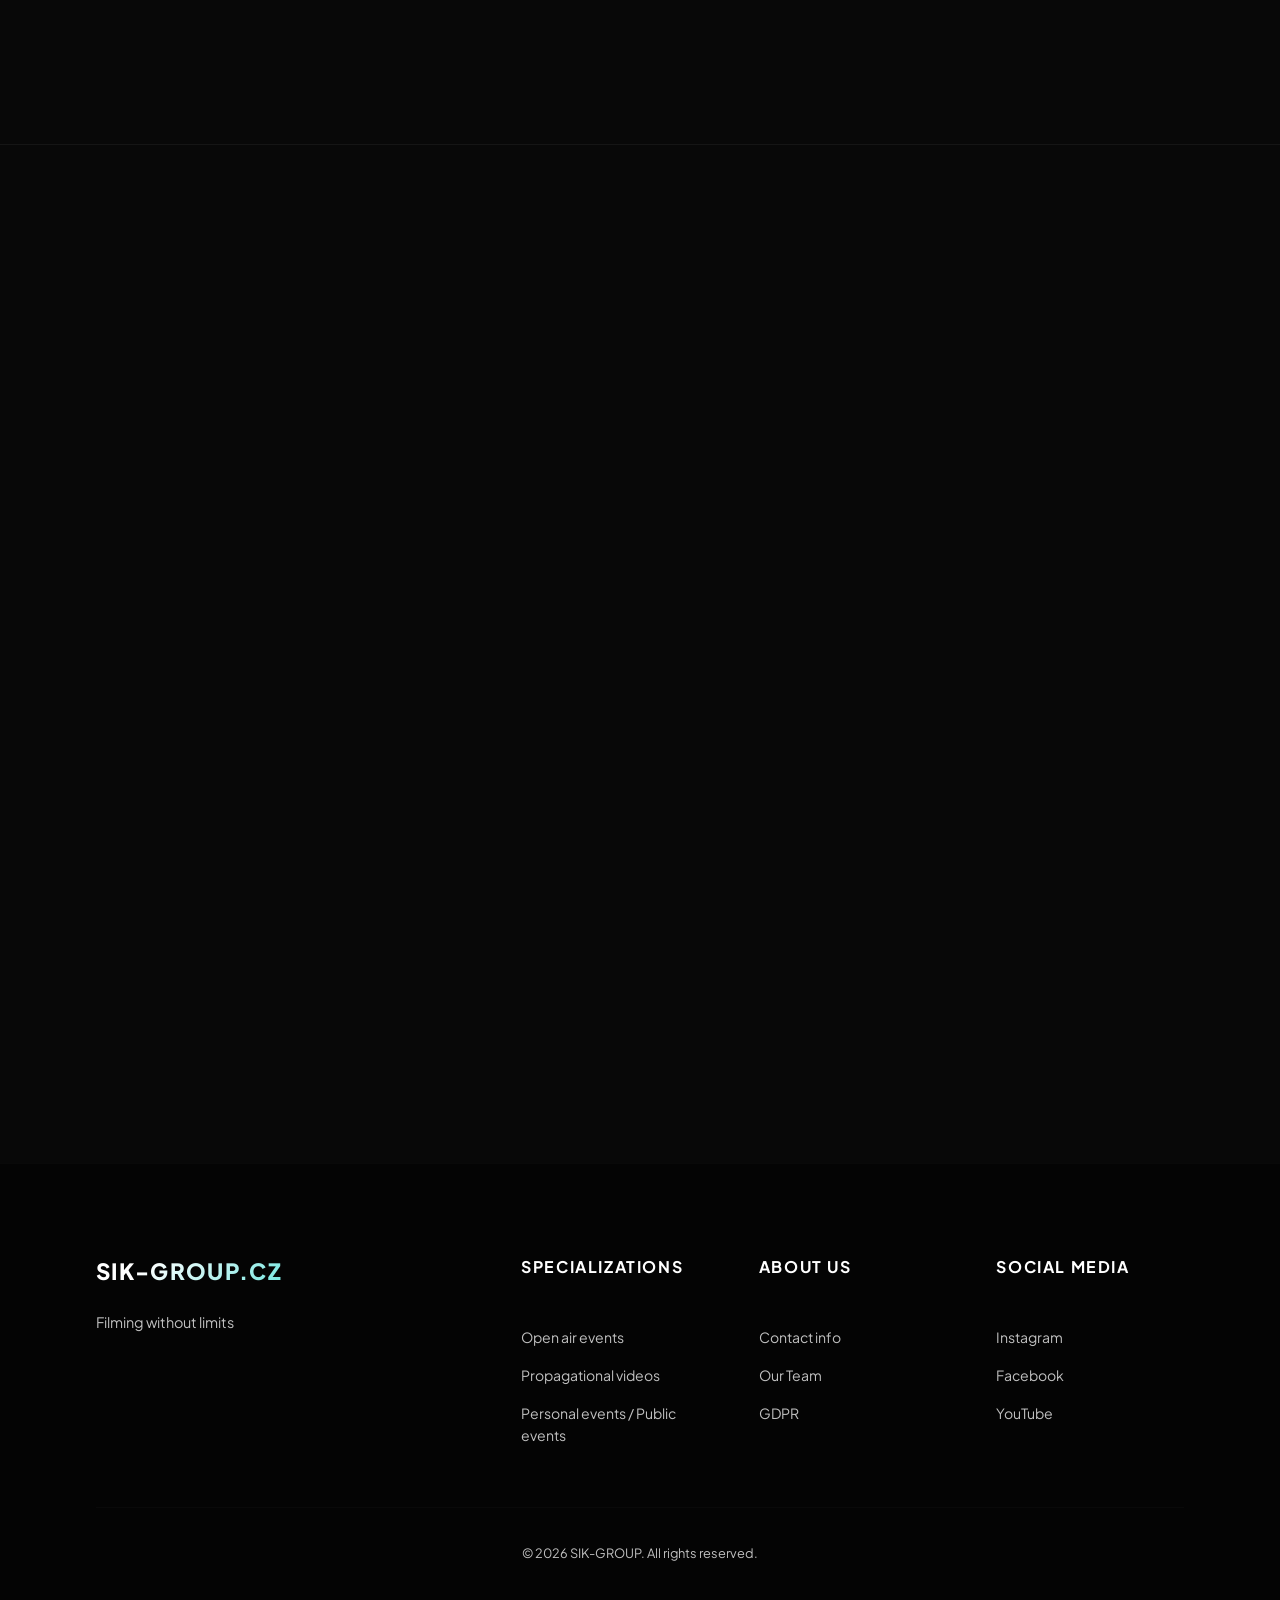
==== commit e2c1b68e: "Update index.html" ====
--- a/index.html
+++ b/index.html
@@ -131,6 +131,7 @@
                         </button>
                     </div>
 
+                    <!-- PŘIDÁNA ID PRO LOKALIZACI DNŮ V KALENDÁŘI -->
                     <div class="calendar-days">
                         <span id="wday-0">PO</span>
                         <span id="wday-1">ÚT</span>
@@ -213,6 +214,7 @@
                         </select>
 
                         <div class="time-range-row">
+                            <!-- PŘIDÁNO ID PRO TRIGGER "ČAS OD" -->
                             <div class="custom-select-wrapper" id="custom-time-select-from">
                                 <div class="custom-select-trigger" id="trigger-time-from">Čas od...</div>
                                 <ul class="custom-options-list">
@@ -244,6 +246,7 @@
                                 </ul>
                             </div>
 
+                            <!-- PŘIDÁNO ID PRO TRIGGER "ČAS DO" (OPRAVENO TAKÉ PŘEKLEP V <td> NA <li>) -->
                             <div class="custom-select-wrapper" id="custom-time-select-to">
                                 <div class="custom-select-trigger" id="trigger-time-to">Čas do...</div>
                                 <ul class="custom-options-list">
--- a/public/css/index.css
+++ b/public/css/index.css
@@ -1,323 +1,323 @@
 :root {
-    --accent-tech: #00D1C7;    
-    --text-pure: #ffffff;
-    --text-muted: rgba(255, 255, 255, 0.75); 
-    --transition-premium: cubic-bezier(0.25, 1, 0.5, 1);
+    --accent-tech: #00D1C7;    
+    --text-pure: #ffffff;
+    --text-muted: rgba(255, 255, 255, 0.75); 
+    --transition-premium: cubic-bezier(0.25, 1, 0.5, 1);
 }
 
 .divisions-section,
 .trust-section,
 .booking-section {
-    content-visibility: auto;
-    contain-intrinsic-size: 1000px;
+    content-visibility: auto;
+    contain-intrinsic-size: 1000px;
 }
 
 .section-divider {
-    width: 100%;
-    height: 1px;
-    background: rgba(255, 255, 255, 0.05); 
-    margin-top: 80px; 
+    width: 100%;
+    height: 1px;
+    background: rgba(255, 255, 255, 0.05); 
+    margin-top: 80px; 
 }
 
 .section-meta {
-    margin-bottom: 60px;
-    text-align: left;
-    padding-left: 5%; 
-    padding-right: 5%;
+    margin-bottom: 60px;
+    text-align: left;
+    padding-left: 5%; 
+    padding-right: 5%;
 }
 
 .meta-num {
-    font-size: 0.75rem; 
-    font-weight: 700;
-    color: var(--accent-tech);
-    letter-spacing: 0.35em; 
-    margin-bottom: 16px;
-    display: flex; 
-    align-items: center;
-    gap: 20px; 
+    font-size: 0.75rem; 
+    font-weight: 700;
+    color: var(--accent-tech);
+    letter-spacing: 0.35em; 
+    margin-bottom: 16px;
+    display: flex; 
+    align-items: center;
+    gap: 20px; 
 }
 
 .meta-num::after {
-    content: "";
-    height: 1px;
-    width: 60px; 
-    background-color: rgba(0, 209, 199, 0.3); 
-    display: block;
+    content: "";
+    height: 1px;
+    width: 60px; 
+    background-color: rgba(0, 209, 199, 0.3); 
+    display: block;
 }
 
 /* ==========================================================================
-   1. HERO SEKCE
-   ========================================================================== */
+   1. HERO SEKCE
+   ========================================================================== */
 
 .hero-fullscreen {
-    position: relative;
-    width: 100%;
-    height: 100vh;
-    display: flex;
-    align-items: center; 
-    justify-content: center; 
-    text-align: center;
-    overflow: hidden;
-    background-color: #000000;
-    contain: strict;
+    position: relative;
+    width: 100%;
+    height: 100vh;
+    display: flex;
+    align-items: center; 
+    justify-content: center; 
+    text-align: center;
+    overflow: hidden;
+    background-color: #000000;
+    contain: strict;
 }
 
 .hero-video-bg {
-    position: absolute;
-    top: 0;
-    left: 0;
-    width: 100%;
-    height: 100%;
-    z-index: 1;
-    pointer-events: none;
+    position: absolute;
+    top: 0;
+    left: 0;
+    width: 100%;
+    height: 100%;
+    z-index: 1;
+    pointer-events: none;
 }
 
 .hero-video-bg video {
-    display: block;
-    width: 100%;
-    height: 100%;
-    object-fit: cover;
-    pointer-events: none;
-    transform: translateZ(0);
+    display: block;
+    width: 100%;
+    height: 100%;
+    object-fit: cover;
+    pointer-events: none;
+    transform: translateZ(0);
 }
 
 .hero-video-overlay {
-    position: absolute;
-    top: 0;
-    left: 0;
-    width: 100%;
-    height: 100%;
-    background: rgba(0, 0, 0, 0.35);
-    z-index: 2;
-    pointer-events: none;
+    position: absolute;
+    top: 0;
+    left: 0;
+    width: 100%;
+    height: 100%;
+    background: rgba(0, 0, 0, 0.35);
+    z-index: 2;
+    pointer-events: none;
 }
 
 .hero-bottom-fade {
-    position: absolute;
-    bottom: 0;
-    left: 0;
-    width: 100%;
-    height: 200px;
-    background: linear-gradient(to top, #000000 0%, transparent 100%);
-    z-index: 4;
-    pointer-events: none;
+    position: absolute;
+    bottom: 0;
+    left: 0;
+    width: 100%;
+    height: 200px;
+    background: linear-gradient(to top, #000000 0%, transparent 100%);
+    z-index: 4;
+    pointer-events: none;
 }
 
 .hero-content-centered {
-    position: relative;
-    z-index: 3; 
-    width: 100%;
+    position: relative;
+    z-index: 3; 
+    width: 100%;
 }
 
 .hero-main-text {
-    max-width: 800px;
-    margin: 0 auto;
+    max-width: 800px;
+    margin: 0 auto;
 }
 
 .hero-title {
-    font-size: 3.7rem; 
-    font-weight: 900;
-    line-height: 1.1;
-    letter-spacing: -0.02em;
-    color: #ffffff;
-    text-transform: uppercase;
-    margin-top: 0;
-    margin-bottom: 40px;
+    font-size: 3.7rem; 
+    font-weight: 900;
+    line-height: 1.1;
+    letter-spacing: -0.02em;
+    color: #ffffff;
+    text-transform: uppercase;
+    margin-top: 0;
+    margin-bottom: 40px;
 }
 
 .hero-cta-group {
-    display: flex;
-    justify-content: center;
-    gap: 16px;
+    display: flex;
+    justify-content: center;
+    gap: 16px;
 }
 
 .btn-drone-minimal {
-    display: inline-block;
-    padding: 16px 36px;
-    background-color: #ffffff;
-    color: #000000;
-    font-weight: 700;
-    font-size: 0.8rem;
-    text-transform: uppercase;
-    letter-spacing: 0.15em;
-    text-decoration: none;
-    border: 1px solid #ffffff;
-    transition: background-color 0.2s ease, color 0.2s ease, border-color 0.2s ease, transform 0.2s ease;
+    display: inline-block;
+    padding: 16px 36px;
+    background-color: #ffffff;
+    color: #000000;
+    font-weight: 700;
+    font-size: 0.8rem;
+    text-transform: uppercase;
+    letter-spacing: 0.15em;
+    text-decoration: none;
+    border: 1px solid #ffffff;
+    transition: background-color 0.2s ease, color 0.2s ease, border-color 0.2s ease, transform 0.2s ease;
 }
 
 .btn-drone-minimal:hover {
-    background-color: transparent;
-    color: #ffffff;
-    border-color: #ffffff;
-    transform: translateY(-2px);
+    background-color: transparent;
+    color: #ffffff;
+    border-color: #ffffff;
+    transform: translateY(-2px);
 }
 
 .btn-drone-minimal.outline {
-    background-color: rgba(10, 10, 10, 0.75);
-    color: #ffffff;
-    border: 1px solid rgba(255, 255, 255, 0.3);
+    background-color: rgba(10, 10, 10, 0.75);
+    color: #ffffff;
+    border: 1px solid rgba(255, 255, 255, 0.3);
 }
 
 .btn-drone-minimal.outline:hover {
-    border-color: #ffffff;
-    background-color: #ffffff;
-    color: #000000;
+    border-color: #ffffff;
+    background-color: #ffffff;
+    color: #000000;
 }
 
 /* ==========================================================================
-   2. DRONE DIVISIONS
-   ========================================================================== */
+   2. DRONE DIVISIONS
+   ========================================================================== */
 
 .divisions-section {
-    padding: 70px 0; 
-    background-color: #000000;
+    padding: 70px 0; 
+    background-color: #000000;
 }
 
 .cinematic-showcase-list {
-    display: flex;
-    flex-direction: column;
-    gap: 40px; 
-    margin-top: 40px;
+    display: flex;
+    flex-direction: column;
+    gap: 40px; 
+    margin-top: 40px;
 }
 
 .showcase-row {
-    display: grid;
-    grid-template-columns: repeat(12, 1fr); 
-    align-items: center; 
-    position: relative;
-    width: 100%;
+    display: grid;
+    grid-template-columns: repeat(12, 1fr); 
+    align-items: center; 
+    position: relative;
+    width: 100%;
 }
 
 .showcase-row.row-reverse {
-    align-items: start; 
+    align-items: start; 
 }
 
 .showcase-media {
-    width: 100%;
-    display: flex;
+    width: 100%;
+    display: flex;
 }
 
 .media-container {
-    display: block;
-    position: relative;
-    width: 100%;
-    min-height: 450px; 
-    border-radius: 2px; 
-    overflow: hidden;
-    background-color: #0a0a0a;
-    border: 1px solid rgba(255, 255, 255, 0.08);
+    display: block;
+    position: relative;
+    width: 100%;
+    min-height: 450px; 
+    border-radius: 2px; 
+    overflow: hidden;
+    background-color: #0a0a0a;
+    border: 1px solid rgba(255, 255, 255, 0.08);
 }
 
 /* Správné roztažení a animace dynamického obrázku */
 .media-bg-img {
-    position: absolute;
-    top: 0;
-    left: 0;
-    width: 100%;
-    height: 100%;
-    object-fit: cover;
-    transition: transform 0.4s ease;
-    will-change: transform;
+    position: absolute;
+    top: 0;
+    left: 0;
+    width: 100%;
+    height: 100%;
+    object-fit: cover;
+    transition: transform 0.4s ease;
+    will-change: transform;
 }
 
 .media-overlay {
-    position: absolute;
-    top: 0;
-    left: 0;
-    width: 100%;
-    height: 100%;
-    background: linear-gradient(to bottom, transparent 40%, rgba(0,0,0,0.7) 100%);
-    opacity: 0.6;
-    z-index: 2;
+    position: absolute;
+    top: 0;
+    left: 0;
+    width: 100%;
+    height: 100%;
+    background: linear-gradient(to bottom, transparent 40%, rgba(0,0,0,0.7) 100%);
+    opacity: 0.6;
+    z-index: 2;
 }
 
 .media-badge {
-    position: absolute;
-    top: 24px;
-    left: 24px;
-    font-size: 0.65rem; 
-    font-weight: 800;
-    text-transform: uppercase;
-    letter-spacing: 0.2em;
-    background: #000000;
-    padding: 6px 12px;
-    border-left: 2px solid var(--accent-tech);
-    color: #ffffff;
-    z-index: 3;
+    position: absolute;
+    top: 24px;
+    left: 24px;
+    font-size: 0.65rem; 
+    font-weight: 800;
+    text-transform: uppercase;
+    letter-spacing: 0.2em;
+    background: #000000;
+    padding: 6px 12px;
+    border-left: 2px solid var(--accent-tech);
+    color: #ffffff;
+    z-index: 3;
 }
 
 .showcase-text {
-    display: flex;
-    flex-direction: column;
-    justify-content: center; 
-    background: #0e0e0e; 
-    padding: 50px;
-    border: 1px solid rgba(255, 255, 255, 0.08);
-    border-bottom: 2px solid rgba(255, 255, 255, 0.15);
-    position: relative;
-    transition: border-color 0.25s ease;
+    display: flex;
+    flex-direction: column;
+    justify-content: center; 
+    background: #0e0e0e; 
+    padding: 50px;
+    border: 1px solid rgba(255, 255, 255, 0.08);
+    border-bottom: 2px solid rgba(255, 255, 255, 0.15);
+    position: relative;
+    transition: border-color 0.25s ease;
 }
 
 .huge-bg-number {
-    position: absolute;
-    top: 10px;
-    right: 30px;
-    font-size: 8rem;
-    font-weight: 900;
-    color: rgba(0, 209, 199, 0.03); 
-    font-family: var(--font-global);
-    line-height: 1;
-    user-select: none;
-    z-index: 0;
-    pointer-events: none;
-    transition: color 0.25s ease;
+    position: absolute;
+    top: 10px;
+    right: 30px;
+    font-size: 8rem;
+    font-weight: 900;
+    color: rgba(0, 209, 199, 0.03); 
+    font-family: var(--font-global);
+    line-height: 1;
+    user-select: none;
+    z-index: 0;
+    pointer-events: none;
+    transition: color 0.25s ease;
 }
 
 .row-title {
-    font-size: 2.5rem; 
-    font-weight: 900;
-    letter-spacing: -0.02em;
-    margin: 0 0 20px 0;
-    line-height: 1.1;
-    text-transform: uppercase;
+    font-size: 2.5rem; 
+    font-weight: 900;
+    letter-spacing: -0.02em;
+    margin: 0 0 20px 0;
+    line-height: 1.1;
+    text-transform: uppercase;
 }
 
 .row-title a {
-    color: #ffffff;
-    text-decoration: none;
-    transition: color 0.25s ease;
+    color: #ffffff;
+    text-decoration: none;
+    transition: color 0.25s ease;
 }
 
 .row-description {
-    font-size: 0.95rem; 
-    color: var(--text-muted); 
-    line-height: 1.7;
-    margin: 0 0 35px 0;
+    font-size: 0.95rem; 
+    color: var(--text-muted); 
+    line-height: 1.7;
+    margin: 0 0 35px 0;
 }
 
 .btn-drone-action {
-    display: inline-flex;
-    align-items: center;
-    gap: 12px;
-    text-decoration: none;    
-    color: #ffffff;
-    font-size: 0.75rem;
-    font-weight: 700;
-    text-transform: uppercase;
-    letter-spacing: 0.15em;
-    width: max-content;
+    display: inline-flex;
+    align-items: center;
+    gap: 12px;
+    text-decoration: none;    
+    color: #ffffff;
+    font-size: 0.75rem;
+    font-weight: 700;
+    text-transform: uppercase;
+    letter-spacing: 0.15em;
+    width: max-content;
 }
 
 .btn-drone-action span {
-    border-bottom: 1px solid var(--accent-tech);
-    padding-bottom: 6px;
+    border-bottom: 1px solid var(--accent-tech);
+    padding-bottom: 6px;
 }
 
 .btn-drone-action svg {
-    width: 16px;
-    height: 16px;
-    color: var(--accent-tech);
-    transition: transform 0.25s ease;
+    width: 16px;
+    height: 16px;
+    color: var(--accent-tech);
+    transition: transform 0.25s ease;
 }
 
 .showcase-row:hover .media-bg-img { transform: scale(1.02); }
@@ -327,372 +327,538 @@
 .showcase-row:hover .btn-drone-action svg { transform: translateX(6px); }
 
 /* ==========================================================================
-   3. KLIENTI A PARTNEŘI
-   ========================================================================== */
+   3. KLIENTI A PARTNEŘI
+   ========================================================================== */
 
 .trust-section {
-    padding: 100px 0;
-    border-top: 1px solid rgba(255, 255, 255, 0.05);
+    padding: 100px 0;
+    border-top: 1px solid rgba(255, 255, 255, 0.05);
 }
 
 .trust-layout-premium {
-    display: grid;
-    grid-template-columns: 1fr 1.5fr;
-    gap: 80px;
-    align-items: center;
-    margin-top: 60px;
+    display: grid;
+    grid-template-columns: 1fr 1.5fr;
+    gap: 80px;
+    align-items: center;
+    margin-top: 60px;
 }
 
 .trust-info {
-    padding-left: 20px;
-    border-left: 2px solid rgba(0, 242, 254, 0.5);
+    padding-left: 20px;
+    border-left: 2px solid rgba(0, 242, 254, 0.5);
 }
 
 .trust-info p {
-    color: rgba(255, 255, 255, 0.6);
-    font-size: 1.1rem;
-    line-height: 1.8;
-    margin: 0;
-    font-weight: 300;
+    color: rgba(255, 255, 255, 0.6);
+    font-size: 1.1rem;
+    line-height: 1.8;
+    margin: 0;
+    font-weight: 300;
 }
 
 .trust-logos-grid {
-    display: flex;
-    justify-content: space-between;
-    align-items: center;
-    gap: 40px;
-    flex-wrap: wrap;
+    display: flex;
+    justify-content: space-between;
+    align-items: center;
+    gap: 40px;
+    flex-wrap: wrap;
 }
 
 .logo-wrapper {
-    flex: 1;
-    min-width: 120px;
-    display: flex;
-    justify-content: center;
-    align-items: center;
-    height: 50px;
+    flex: 1;
+    min-width: 120px;
+    display: flex;
+    justify-content: center;
+    align-items: center;
+    height: 50px;
 }
 
 .logo-wrapper img {
-    max-width: 100%;
-    max-height: 100%;
-    object-fit: contain;
-    opacity: 1;
-    filter: grayscale(0%);
-    transition: transform 0.25s ease;
-    display: block;
-}
-
-/*3. MAIN SEKCE TYPOGRAFIE*/
-
-.section-meta h2, 
-.section-title {
-    font-family: var(--font-global);
-    font-size: 2rem;
-    font-weight: 800;
-    text-transform: uppercase;
-    color: #ffffff;
-    margin-bottom: 50px;
-    display: flex;
-    align-items: center; 
-    line-height: 1.2;
-}
-
-.section-meta h2::before,
-.section-title::before {
-    content: "//";
-    color: var(--accent-tech);
-    font-size: 1.2rem; 
-    margin-right: 15px;
-    display: inline-block;
-    vertical-align: middle; 
-    margin-top: -2px;
-}
-
-
-/*4. FOOTER*/
-
-.main-footer {
-    background-color: #040404;
-    border-top: 1px solid rgba(255, 255, 255, 0.02); 
-    padding: 90px 0 40px 0;
-}
-
-.footer-grid {
-    display: grid;
-    grid-template-columns: 2fr repeat(3, 1fr);
-    gap: 50px;
-    margin-bottom: 60px;
-}
-
-.footer-brand h3 {
-    font-size: 1.4rem;
-    font-weight: 800;
-    letter-spacing: 0.06em;
-    text-transform: uppercase;
-    margin-bottom: 20px;
-    background: linear-gradient(135deg, #FFFFFF 15%, var(--accent-tech) 85%);
-    -webkit-background-clip: text;
-    background-clip: text;
-    -webkit-text-fill-color: transparent;
-}
-
-.footer-brand p {
-    color: var(--text-muted);
-    font-size: 0.9rem;
-    line-height: 1.7;
-    max-width: 320px;
-}
-
-.footer-column h4 {
-    font-size: 1rem;
-    font-weight: 700;
-    text-transform: uppercase;
-    letter-spacing: 0.1em;
-    color: var(--text-main);
-    margin-bottom: 20px;
-    position: relative;
-    padding-bottom: 10px;
-    display: inline-block;
-    background: none;
-    -webkit-background-clip: initial;
-    background-clip: initial;
-    -webkit-text-fill-color: initial;
-}
-
-.footer-column h4::after {
-    content: '';
-    position: absolute;
-    bottom: 0;
-    left: 0;
-    width: 0; 
-    height: 1px;
-    background: var(--accent-tech);
-    transition: width 0.3s var(--transition-premium);
-}
-
-.footer-column:hover h4::after {
-    width: 100%; 
-}
-
-.footer-column ul {
-    list-style: none;
-    display: flex;
-    flex-direction: column;
-    gap: 12px;
-    margin-top: 15px;
-}
-
-.footer-column a {
-    font-size: 0.88rem;
-    color: var(--text-muted);
-    display: inline-flex;
-    align-items: center;
-    transition: color 0.3s ease, transform 0.3s var(--transition-premium);
-}
-
-.footer-column a:hover {
-    color: var(--accent-tech);
-    transform: translateX(4px);
-}
-
-.footer-bottom {
-    display: flex;
-    justify-content: center; 
-    align-items: center;
-    text-align: center; 
-    padding-top: 35px;
-    border-top: 1px solid rgba(255, 255, 255, 0.02);
-    font-size: 0.8rem;
-    color: var(--text-muted);
-}
-
-
-/*5. RESPONSIVITA & MEDIA QUERIES*/
-
-@media (max-width: 1024px) {
-    .global-container { 
-        padding: 0 3rem; 
-    }
+    max-width: 100%;
+    max-height: 100%;
+    object-fit: contain;
+    opacity: 1;
+    filter: grayscale(0%);
+    transition: transform 0.25s ease;
+    display: block;
+}
+
+/* ==========================================================================
+   4. BOOKING SEKCE & KALENDÁŘ
+   ========================================================================== */
+
+.booking-section {
+    padding: 120px 0;
+}
+
+.booking-grid {
+    display: grid;
+    grid-template-columns: 1fr 1fr;
+    background: #0a0a0a;
+    border: 1px solid rgba(255, 255, 255, 0.08);
+    border-top: 2px solid var(--accent-tech);
+    margin-top: 50px;
+    border-radius: 2px;
+}
+
+.calendar-wrapper {
+    padding: 60px;
+    border-right: 1px solid rgba(255, 255, 255, 0.05);
+}
+
+.calendar-header {
+    display: flex;
+    justify-content: space-between;
+    align-items: center;
+    margin-bottom: 40px;
+}
+
+.current-month {
+    font-size: 1.2rem;
+    font-weight: 800;
+    text-transform: uppercase;
+    letter-spacing: 0.15em;
+    color: var(--text-pure);
+}
+
+.cal-btn {
+    background: transparent;
+    border: 1px solid rgba(255, 255, 255, 0.2);
+    color: var(--text-pure);
+    width: 40px;
+    height: 40px;
+    border-radius: 2px;
+    cursor: pointer;
+    transition: border-color 0.2s ease, color 0.2s ease, background-color 0.2s ease;
+    display: flex;
+    align-items: center;
+    justify-content: center;
+}
+
+.cal-btn:hover {
+    border-color: var(--accent-tech);
+    color: var(--accent-tech);
+    background: rgba(0, 209, 199, 0.05); 
+}
+
+.calendar-days {
+    display: grid;
+    grid-template-columns: repeat(7, 1fr);
+    text-align: center;
+    font-size: 0.7rem;
+    color: var(--accent-tech);
+    margin-bottom: 15px;
+    text-transform: uppercase;
+    letter-spacing: 0.1em;
+    font-weight: 700;
+}
+
+.calendar-grid {
+    display: grid;
+    grid-template-columns: repeat(7, 1fr);
+    grid-template-rows: repeat(6, 1fr);
+    gap: 8px;
+    aspect-ratio: 7 / 6; 
+}
+
+.calendar-grid span {
+    aspect-ratio: 1;
+    display: flex;
+    align-items: center;
+    justify-content: center;
+    cursor: pointer;
+    border: 1px solid transparent; 
+    transition: background-color 0.15s ease, color 0.15s ease, border-color 0.15s ease;
+    font-size: 0.95rem;
+    font-weight: 500;
+    color: var(--text-pure);
+    border-radius: 6px;
+}
+
+.calendar-grid span:hover:not(.prev-month),
+.calendar-grid span.active-day {
+    background: rgba(0, 242, 254, 0.25) !important;
+    color: #ffffff !important;
+    font-weight: bold !important;
+    border: 1px solid rgba(0, 242, 254, 0.7) !important;
+}
+
+.calendar-grid span.range-day {
+    background: rgba(0, 242, 254, 0.15) !important;
+    border: 1px solid rgba(0, 242, 254, 0.3) !important;
+}
+
+.calendar-grid span.hover-range-day {
+    background: rgba(0, 242, 254, 0.08) !important; 
+    color: rgba(255, 255, 255, 0.8) !important;
+    font-weight: 400 !important;
+    border: 1px solid rgba(0, 242, 254, 0.2) !important;
+    border-radius: 6px !important;
+}
+
+.calendar-grid span.prev-month:hover {
+    background: transparent !important;
+    border: 1px solid transparent !important;
+    cursor: default !important;
+}
+
+.prev-month {
+    color: rgba(255, 255, 255, 0.2) !important;
+    cursor: default !important;
+}
+
+.calendar-grid span.today {
+    border: 1px solid rgba(0, 240, 255, 0.4) !important;
+    background: rgba(0, 240, 255, 0.05) !important;
+    border-radius: 6px !important;
+    font-weight: 600 !important;
+    pointer-events: none !important; 
+}
+
+.booking-details {
+    padding: 60px;
+    display: flex;
+    flex-direction: column;
+    justify-content: center;
+}
+
+.booking-details h3 {
+    font-size: 0.8rem;
+    color: var(--text-muted);
+    margin: 0 0 20px 0;
+    text-transform: uppercase;
+    letter-spacing: 0.2em;
+    font-weight: 600;
+}
+
+#selected-date-presenter {
+    margin-top: -10px;
+    margin-bottom: 25px;
+    font-size: 0.95rem;
+    font-weight: 500;
+    letter-spacing: 1px;
+    transition: color 0.3s ease;
+    text-transform: uppercase;
+}
+
+.date-unselected {
+    color: rgba(255, 255, 255, 0.3);
+    font-style: italic;
+}
+
+.date-selected {
+    color: var(--accent-tech);
+    font-style: normal;
+}
+
+.time-range-row {
+    display: flex;
+    gap: 30px; 
+    width: 100%;
+    margin-bottom: 20px;
+}
+
+.time-range-row .custom-select-wrapper {
+    flex: 1;
+    margin-bottom: 0; 
+}
+
+.custom-select-wrapper {
+    position: relative;
+    width: 100%;
+    margin-bottom: 20px;
+    font-family: var(--font-global);
+    cursor: pointer;
+    user-select: none;
+}
+
+.custom-select-trigger {
+    padding: 15px 0;
+    background: transparent;
+    border-bottom: 1px solid rgba(255, 255, 255, 0.2);
+    color: var(--text-muted);
+    font-size: 1rem;
+    transition: border-bottom-color 0.25s ease, color 0.25s ease;
+    position: relative;
+}
+
+.custom-select-trigger::after {
+    content: '▼';
+    font-size: 9px;
+    color: rgba(255, 255, 255, 0.4);
+    position: absolute;
+    right: 5px;
+    top: 50%;
+    transform: translateY(-50%);
+    transition: transform 0.25s ease, color 0.25s ease;
+}
+
+.custom-select-wrapper.open .custom-select-trigger {
+    border-bottom-color: var(--accent-tech);
+    color: var(--text-pure);
+}
+
+.custom-select-wrapper.open .custom-select-trigger::after {
+    color: var(--accent-tech);
+    transform: translateY(-50%) rotate(180deg);
+}
+
+.custom-select-wrapper.selected .custom-select-trigger {
+    color: var(--accent-tech);
+    font-weight: 600;
+}
+
+.custom-options-list {
+    position: absolute;
+    top: 100%;
+    left: 0;
+    width: 100%;
+    background: #0d0d0d;
+    border: 1px solid rgba(255, 255, 255, 0.1);
+    border-radius: 8px;
+    margin-top: 5px;
+    padding: 5px 0;
+    list-style: none;
+    z-index: 100;
+    max-height: 240px;
+    overflow-y: auto;    
+    opacity: 0;
+    visibility: hidden;
+    transform: translateY(-10px);
+    transition: opacity 0.2s ease, transform 0.2s ease, visibility 0.2s;
+}
+
+.custom-select-wrapper.open .custom-options-list {
+    opacity: 1;
+    visibility: visible;
+    transform: translateY(0);
+}
+
+.custom-options-list li {
+    padding: 10px 20px;
+    color: var(--text-pure);
+    font-size: 0.95rem;
+    transition: background-color 0.15s ease, color 0.15s ease;
+}
+
+.custom-options-list li:hover {
+    background-color: rgba(0, 209, 199, 0.1);
+    color: var(--accent-tech);
+}
+
+.custom-options-list li.selection {
+    background-color: rgba(0, 209, 199, 0.15);
+    color: var(--accent-tech);
+    font-weight: 700;
+}
+
+.booking-form {
+    display: flex;
+    flex-direction: column;
+    gap: 25px;
+}
+
+.booking-form input, .booking-form textarea {
+    padding: 10px 0;
+    background: transparent;
+    border: none;
+    border-bottom: 1px solid rgba(255, 255, 255, 0.2);
+    color: var(--text-pure);
+    font-family: inherit;
+    font-size: 1rem;
+    caret-color: var(--text-pure);
+    transition: border-bottom-color 0.25s ease;
+}
+
+.booking-form input::placeholder, .booking-form textarea::placeholder {
+    color: var(--text-muted);
+}
+
+.booking-form input:focus, .booking-form textarea:focus {    
+    outline: none;
+    border-bottom-color: var(--accent-tech);
+}
+
+.booking-form textarea {
+    height: 60px;
+    resize: none;
+}
+
+.btn-confirm {
+    padding: 18px;
+    background: transparent;
+    color: var(--accent-tech);
+    border: 1px solid var(--accent-tech);
+    font-weight: 700;
+    font-size: 0.8rem;
+    text-transform: uppercase;
+    letter-spacing: 0.15em;
+    cursor: pointer;
+    margin-top: 10px;
+    transition: background-color 0.25s ease, color 0.25s ease;
+}
+
+.btn-confirm:hover {
+    background: var(--accent-tech);
+    color: #080808;
+}
+
+.booking-form input:-webkit-autofill,
+.booking-form input:-webkit-autofill:hover,
+.booking-form input:-webkit-autofill:focus,
+.booking-form textarea:-webkit-autofill,
+.booking-form textarea:-webkit-autofill:hover,
+.booking-form textarea:-webkit-autofill:focus {
+    -webkit-box-shadow: 0 0 0 1000px #0a0a0a inset !important;
+    -webkit-text-fill-color: var(--text-pure) !important;
+    transition: background-color 5000s ease-in-out 0s;
+}
+
+/* ==========================================================================
+   5. RESPONZIVITA
+   ========================================================================== */
+
+body {
+    -webkit-font-smoothing: antialiased;
+    -moz-osx-font-smoothing: grayscale;
+    text-rendering: optimizeLegibility;
+}
+
+@media (min-width: 901px) {
+    .showcase-row .showcase-media {
+        grid-column: 1 / 8;
+        grid-row: 1;
+        position: relative;
+        z-index: 1;
+    }
+    .showcase-row .showcase-text {
+        grid-column: 7 / 13;
+        grid-row: 1;
+        margin: 0; 
+        position: relative;
+        z-index: 2; 
+    }
+    .showcase-row.row-reverse .showcase-media {
+        grid-column: 6 / 13;
+        grid-row: 1;
+        position: relative;
+        z-index: 1;
+    }
+    .showcase-row.row-reverse .showcase-text {
+        grid-column: 1 / 7;
+        grid-row: 1;
+        margin-top: 250px; 
+        margin-bottom: 50px; 
+        position: relative;
+        z-index: 2; 
+    }
+}
+
+@media (hover: hover) {    
+    .logo-wrapper:hover img {
+        transform: scale(1.05);
+    }
+}
+
+@media (max-width: 1200px) {
+    .hero-title { 
+        font-size: 3.5rem; 
+    }
+}
+
+@media (max-width: 900px) {
+    .trust-layout-premium {
+        grid-template-columns: 1fr;
+        gap: 45px;
+    }
+    .trust-info {
+        padding-left: 15px;
+    }
+    .trust-logos-grid {
+        justify-content: center;
+        gap: 35px;
+        width: 100%;
+    }
+    .logo-wrapper {
+        flex: 0 1 auto;
+        min-width: 90px;
+        height: 35px;
+    }
+    .logo-wrapper img {
+        transform: none !important;
+    }
+
+    .booking-grid {
+        grid-template-columns: 1fr;
+        padding: 0;
+    }
+    .calendar-wrapper {
+        padding: 40px 24px;
+        border-right: none;
+        border-bottom: 1px solid rgba(255, 255, 255, 0.05);
+    }
+    .booking-details {
+        padding: 40px 24px;
+    }
+
+    .divisions-section { 
+        padding: 50px 0; 
+    }
+    .cinematic-showcase-list { 
+        gap: 40px; 
+    }
+    .showcase-row, .showcase-row.row-reverse {
+        display: flex;
+        flex-direction: column;
+    }
+    .media-container {
+        min-height: 250px;
+        aspect-ratio: 16 / 9;
+    }
+    .showcase-text {
+        margin-left: auto !important;
+        margin-right: auto !important;
+        margin-top: -30px;
+        padding: 40px 24px 30px 24px;
+        z-index: 5;
+        width: calc(100% - 32px);
+    }
+    .row-title { 
+        font-size: 1.8rem; 
+    }
+    .huge-bg-number { 
+        font-size: 5rem; 
+        top: -15px; 
+        right: 20px; 
+    }
 }
 
 @media (max-width: 768px) {
-    
-    .global-container { 
-        padding: 0 1.2rem; 
-    }
-
-    #nav-wrapper {
-        transition: transform 0.5s var(--transition-premium);
-    }
-
-    .menu-toggle {
-        position: relative;
-        z-index: 2100; 
-    }
-
-    .menu-toggle.active .bar {
-        background-color: var(--accent-tech) !important;
-        box-shadow: none !important; 
-    }
-
-    .menu-toggle:hover .bar {
-        background-color: #ffffff;
-        box-shadow: 0 0 0 1px rgba(0,0,0,0.2), 0 0 3px rgba(0,0,0,0.4);
-    }
-
-    .menu-toggle.active:hover .bar {
-        background-color: var(--accent-tech) !important;
-        box-shadow: none !important; 
-    }
-
-    .nav-drop-panel { 
-        position: fixed;
-        top: 0;
-        left: 0;
-        right: 0;
-        width: 100vw;
-        height: 100vh;
-        height: 100dvh; 
-        background: rgba(10, 10, 10, 0.98); 
-        border: none;
-        border-radius: 0; 
-        display: flex;
-        flex-direction: column;
-        justify-content: flex-start;
-        overflow-y: auto; 
-        overscroll-behavior-y: contain;
-        scrollbar-width: none;
-        padding: calc(var(--nav-height) + 10px) 2rem 40px 2rem; 
-        transform: translateY(-100%) translateZ(0); 
-        opacity: 0;
-        visibility: hidden;
-        z-index: 2050; 
-        pointer-events: auto;
-        transition: transform 0.5s var(--transition-premium), 
-                    opacity 0.4s var(--transition-premium), 
-                    visibility 0.5s var(--transition-premium);
-    }
-    
-    .nav-drop-panel::-webkit-scrollbar {
-        display: none;
-    }
-
-    .nav-drop-panel.active {
-        transform: translateY(0) translateZ(0);
-        opacity: 1;
-        visibility: visible;
-    }
-    
-    .panel-grid { 
-        grid-template-columns: 1fr; 
-        gap: 25px;
-        width: 100%;
-        margin-bottom: 20px;
-    }
-    
-    .panel-main .nav-list {
-        gap: 12px; 
-        align-items: center; 
-    }
-    
-    .nav-list a {
-        font-size: 1.35rem; 
-        letter-spacing: -0.02em;
-        color: var(--text-tech);
-    }
-    
-    .nav-list a::after {
-        width: 100%; 
-        background: linear-gradient(to right, rgba(0, 209, 199, 0.3), transparent); 
-    }
-    
-    .nav-list li.active a {
-        color: var(--text-main);
-    }
-    
-    .nav-list li.active a::after {
-        width: 100%; 
-        background-color: var(--accent-tech);
-    }
-    
-    .nav-list li.active::before {
-        display: none;
-    }
-    
-    .panel-side {
-        border-left: none;
-        border-top: 1px solid rgba(255, 255, 255, 0.08); 
-        padding-left: 0; 
-        padding-top: 20px; 
-        gap: 15px; 
-        align-items: center;
-        text-align: center;
-    }
-    
-    .side-block span {
-        font-size: 0.7rem;
-        margin-bottom: 6px;
-    }
-    
-    .side-block a.side-email, 
-    .side-block a.side-phone {
-        font-size: 1rem; 
-        color: var(--text-main); 
-    }
-    
-    .side-socials { 
-        flex-direction: row; 
-        justify-content: center;
-        gap: 20px; 
-    }
-    
-    .side-socials a {
-        font-size: 0.9rem;
-        color: var(--text-tech); 
-    }
-
-    .side-socials a::before {
-        display: none;
-    }
-
-    .footer-grid { 
-        grid-template-columns: 1fr 1fr; 
-        gap: 40px 20px; 
-    }
-    
-    .footer-brand {
-        grid-column: span 2;
-        margin-bottom: 10px;
-    }
-
-    .footer-column h4::after {
-        width: 100%; 
-        background: var(--accent-tech); 
-    }
-    
-    .footer-column a {
-        color: var(--text-tech); 
-    }
-    
-    .footer-bottom { 
-        justify-content: center;
-        text-align: center;
-    }
-
-    .section-meta h2 {
-        font-size: 1.5rem;
-        display: flex;
-        align-items: center; 
-        gap: 1px;
-    }
-
-    .section-meta h2::before {
-        content: "//";
-        color: var(--accent-tech);
-        font-size: 1rem;
-        line-height: 1;
-        display: inline-block;
-        margin-top: -2px;
-    }
-}
+    .hero-title { 
+        font-size: 2.5rem; 
+    }
+    .hero-cta-group { 
+        flex-direction: column;
+        align-items: center;
+        gap: 12px;
+    }
+    .btn-drone-minimal {
+        width: 100%;
+        max-width: 280px;
+    }
+    .section-meta {
+        padding-left: 24px;
+        padding-right: 24px;
+        margin-bottom: 40px;
+    }    
+    .meta-num::after {
+        width: 40px; 
+    }
+}
+
+@media (max-width: 500px) {
+    .time-range-row {
+        flex-direction: column;
+        gap: 25px;
+    }
+}    
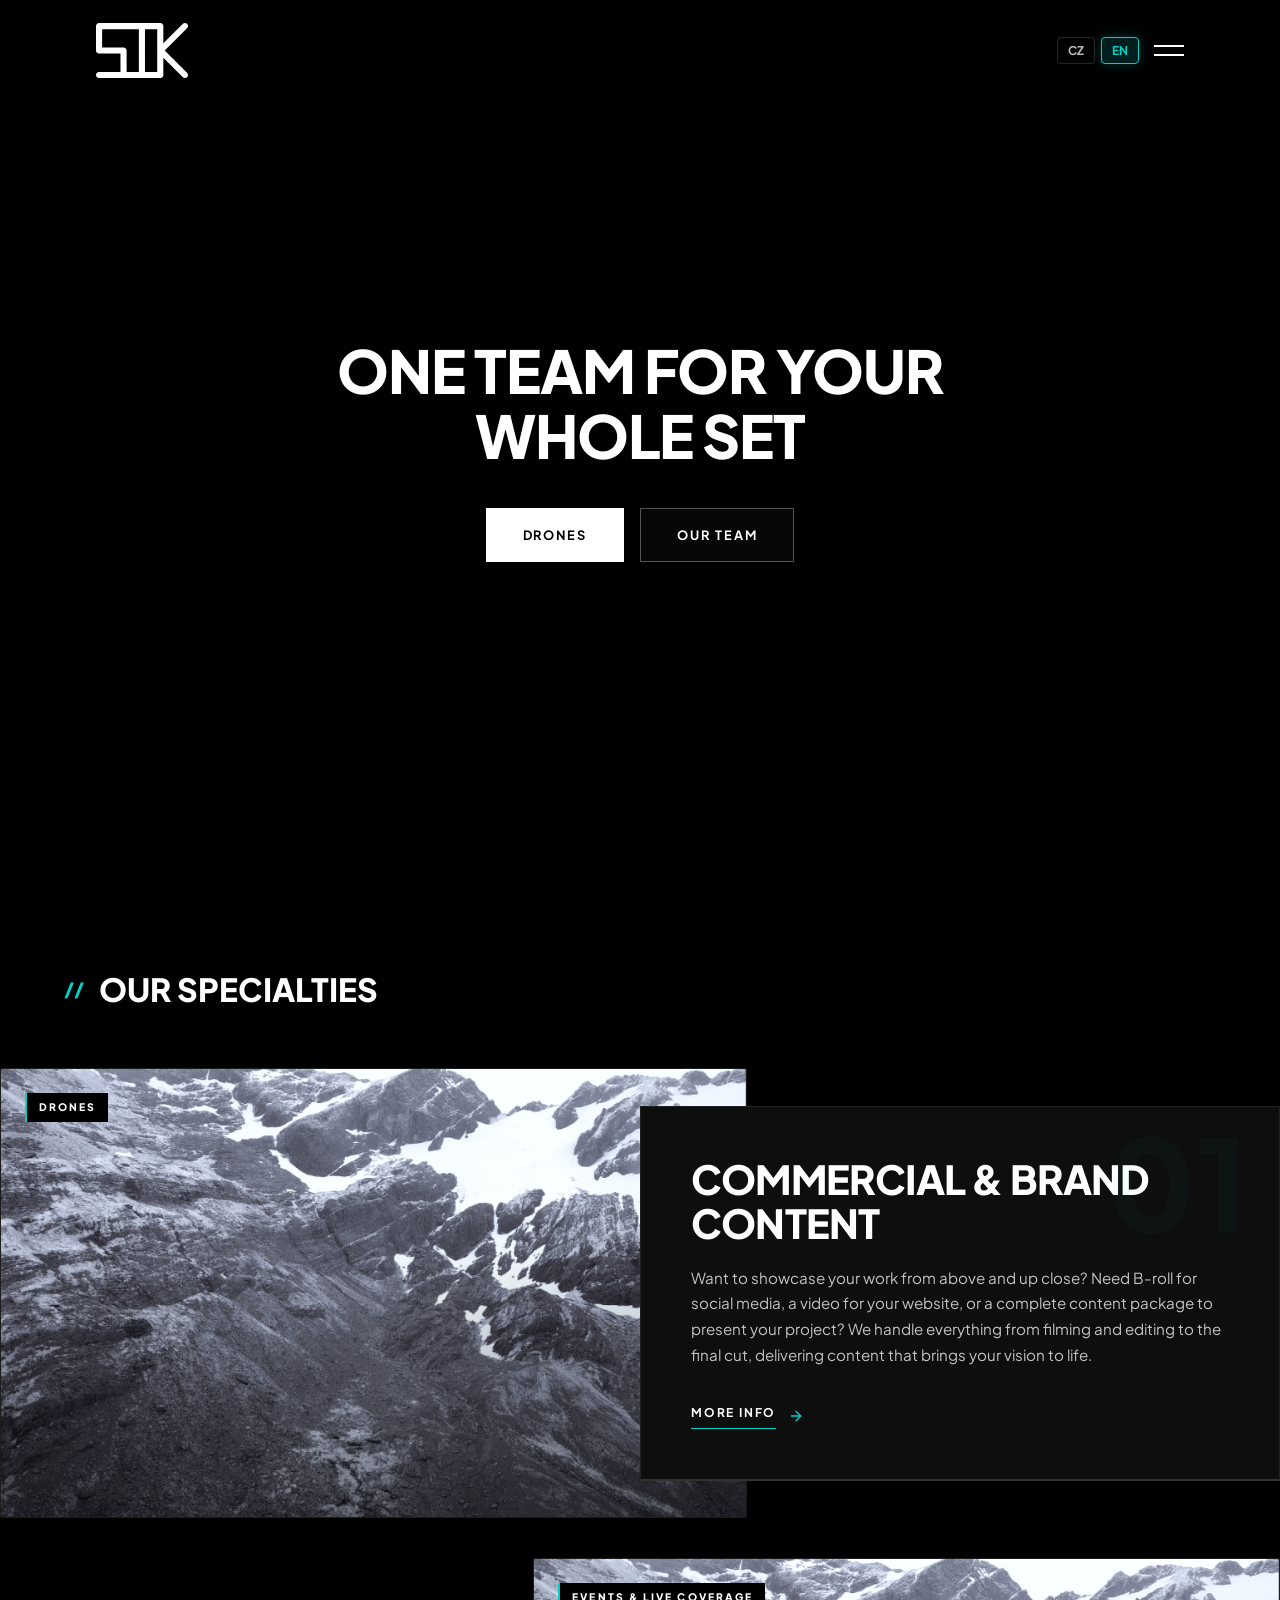
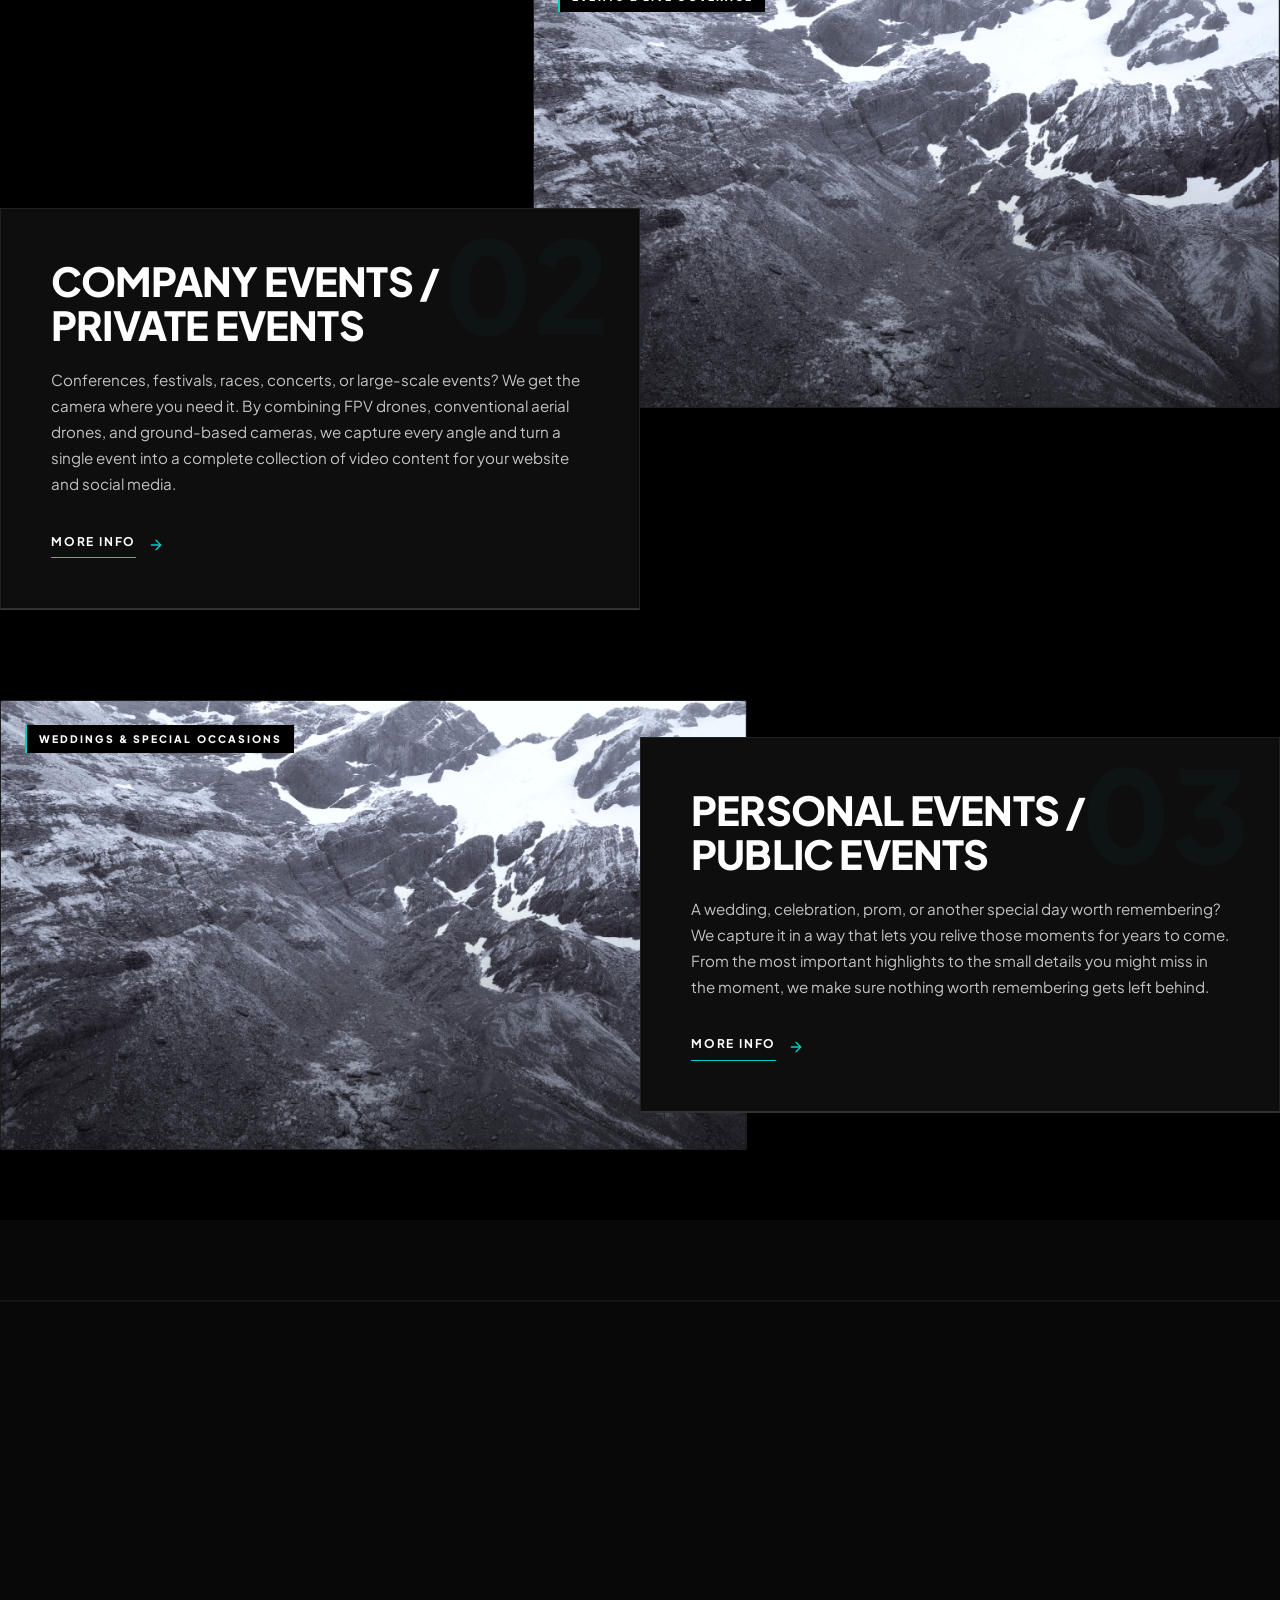
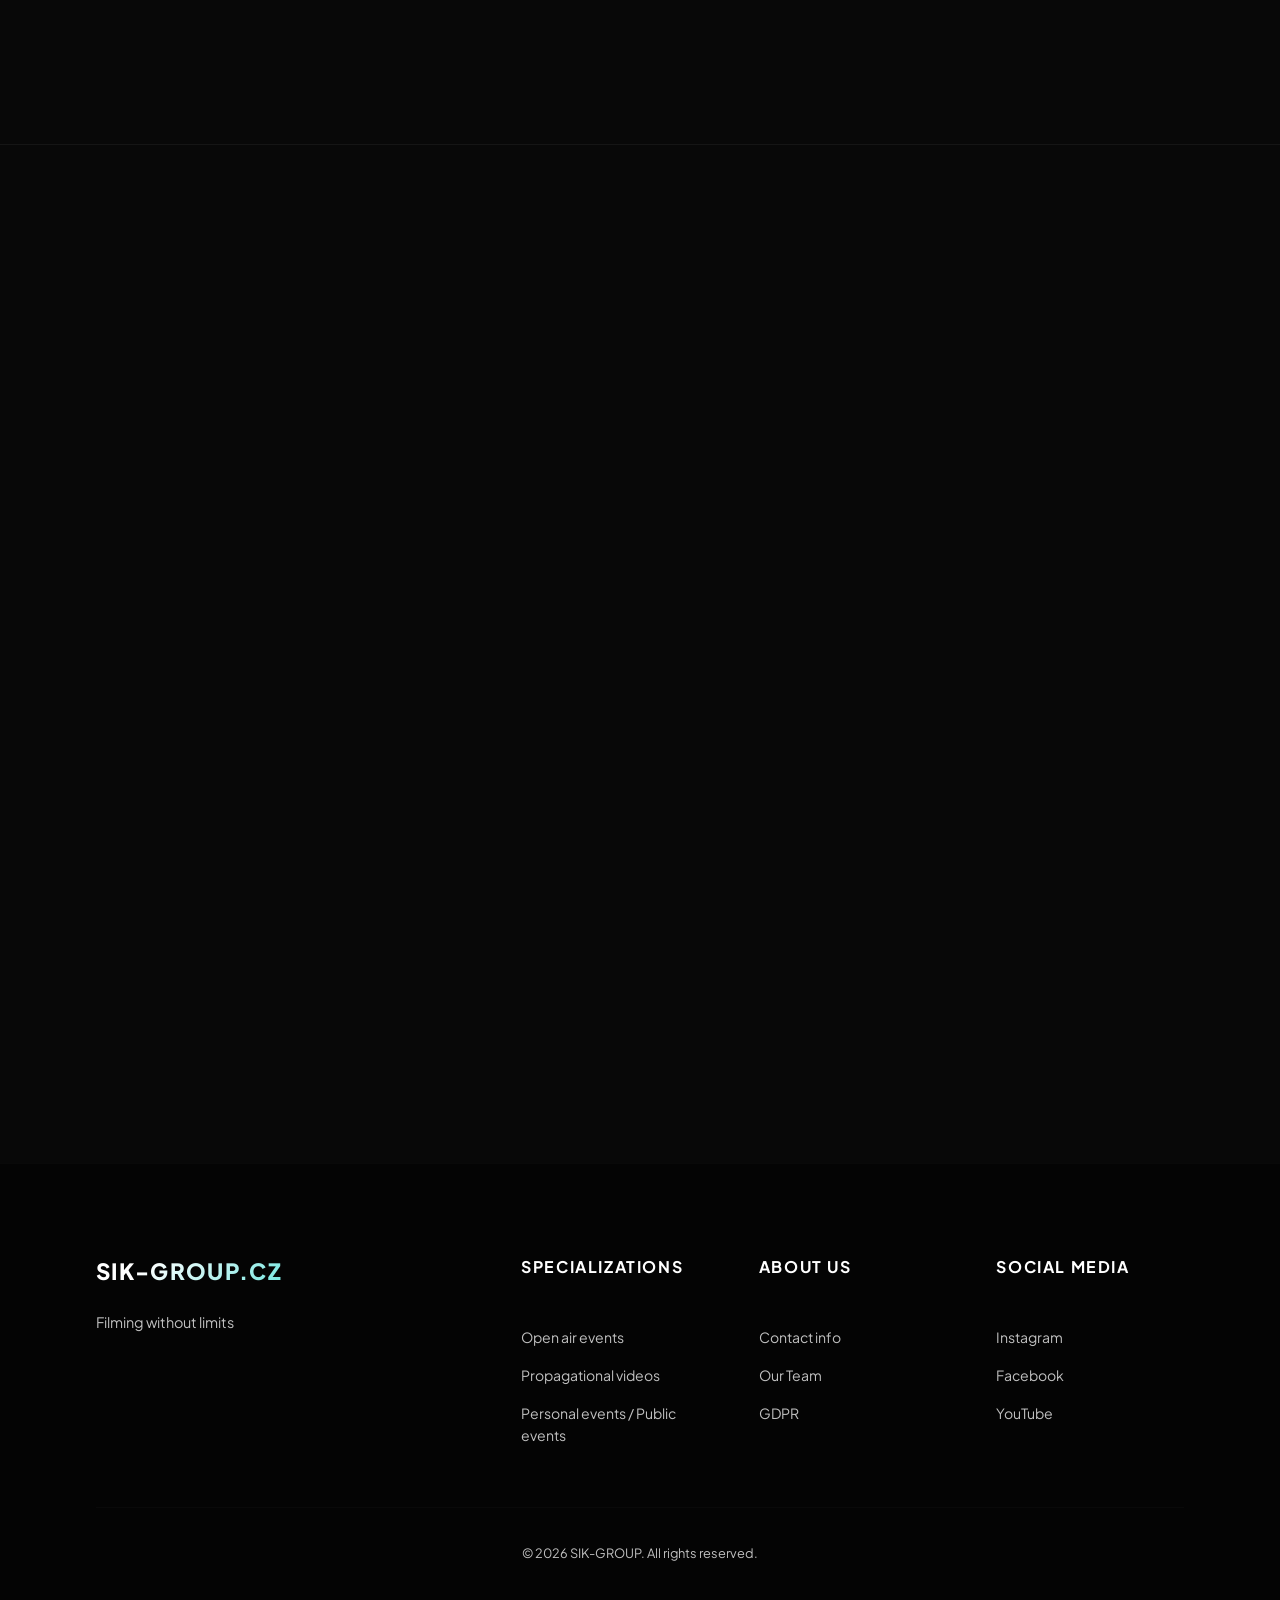
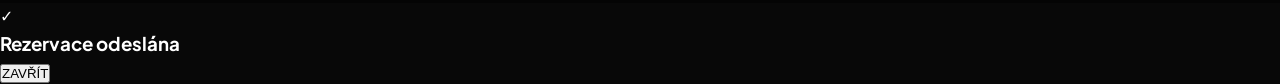
==== commit 5b0e93b1: "Update fmt.Println message from 'Hello' to 'Goodbye'" ====
--- a/index.html
+++ b/index.html
@@ -131,7 +131,6 @@
                         </button>
                     </div>
 
-                    <!-- PŘIDÁNA ID PRO LOKALIZACI DNŮ V KALENDÁŘI -->
                     <div class="calendar-days">
                         <span id="wday-0">PO</span>
                         <span id="wday-1">ÚT</span>
@@ -149,7 +148,7 @@
                     <h3 id="booking-heading">Načítá se...</h3>
                     <div id="selected-date-presenter" class="date-unselected">Žádné datum nebylo vybráno</div>
                     
-                    <form class="booking-form" id="rezervacni-formular">                        
+                    <form class="booking-form" id="rezervacni-formular" novalidate>                        
                         <select name="booking-time-from" id="real-time-select-from" style="display:none;">
                             <option value="" disabled selected>Čas od...</option>
                             <option value="8:00">8:00</option>
@@ -214,7 +213,6 @@
                         </select>
 
                         <div class="time-range-row">
-                            <!-- PŘIDÁNO ID PRO TRIGGER "ČAS OD" -->
                             <div class="custom-select-wrapper" id="custom-time-select-from">
                                 <div class="custom-select-trigger" id="trigger-time-from">Čas od...</div>
                                 <ul class="custom-options-list">
@@ -246,7 +244,6 @@
                                 </ul>
                             </div>
 
-                            <!-- PŘIDÁNO ID PRO TRIGGER "ČAS DO" (OPRAVENO TAKÉ PŘEKLEP V <td> NA <li>) -->
                             <div class="custom-select-wrapper" id="custom-time-select-to">
                                 <div class="custom-select-trigger" id="trigger-time-to">Čas do...</div>
                                 <ul class="custom-options-list">
@@ -306,6 +303,17 @@
         </div>
     </footer>
 
+    <!-- Vlastní designové modální okno pro potvrzení / chybu rezervace -->
+    <div id="sik-booking-modal" class="sik-modal-overlay" aria-hidden="true">
+        <div class="sik-modal-box">
+            <div class="sik-modal-icon" id="sik-modal-icon">✓</div>
+            <h3 class="sik-modal-title" id="sik-modal-title">Rezervace odeslána</h3>
+            <p class="sik-modal-text" id="sik-modal-text"></p>
+            <div class="sik-modal-summary" id="sik-modal-summary"></div>
+            <button type="button" class="sik-modal-close-btn" id="sik-modal-close">ZAVŘÍT</button>
+        </div>
+    </div>
+
     <!-- Globální script -->
     <script src="public/js/script.js" defer></script>
     <!-- Stránkový script pro hlavní stránku -->
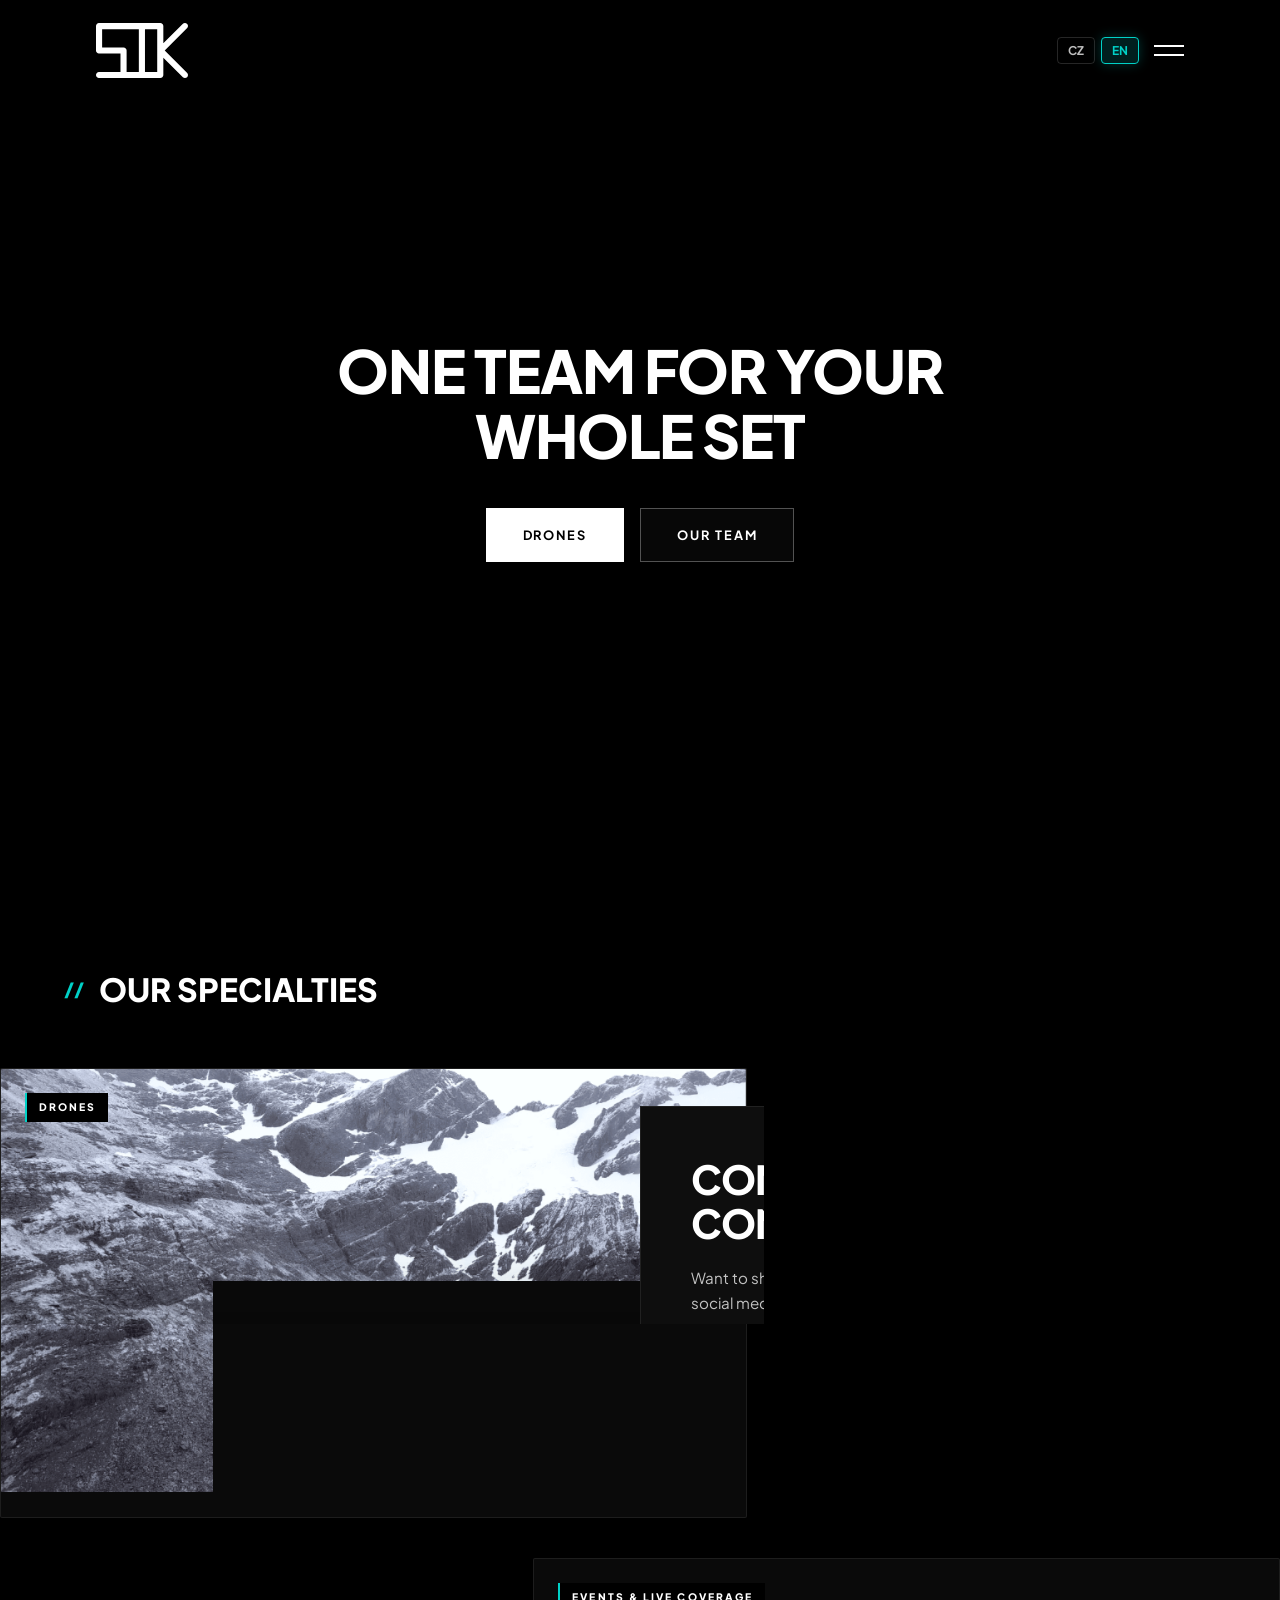
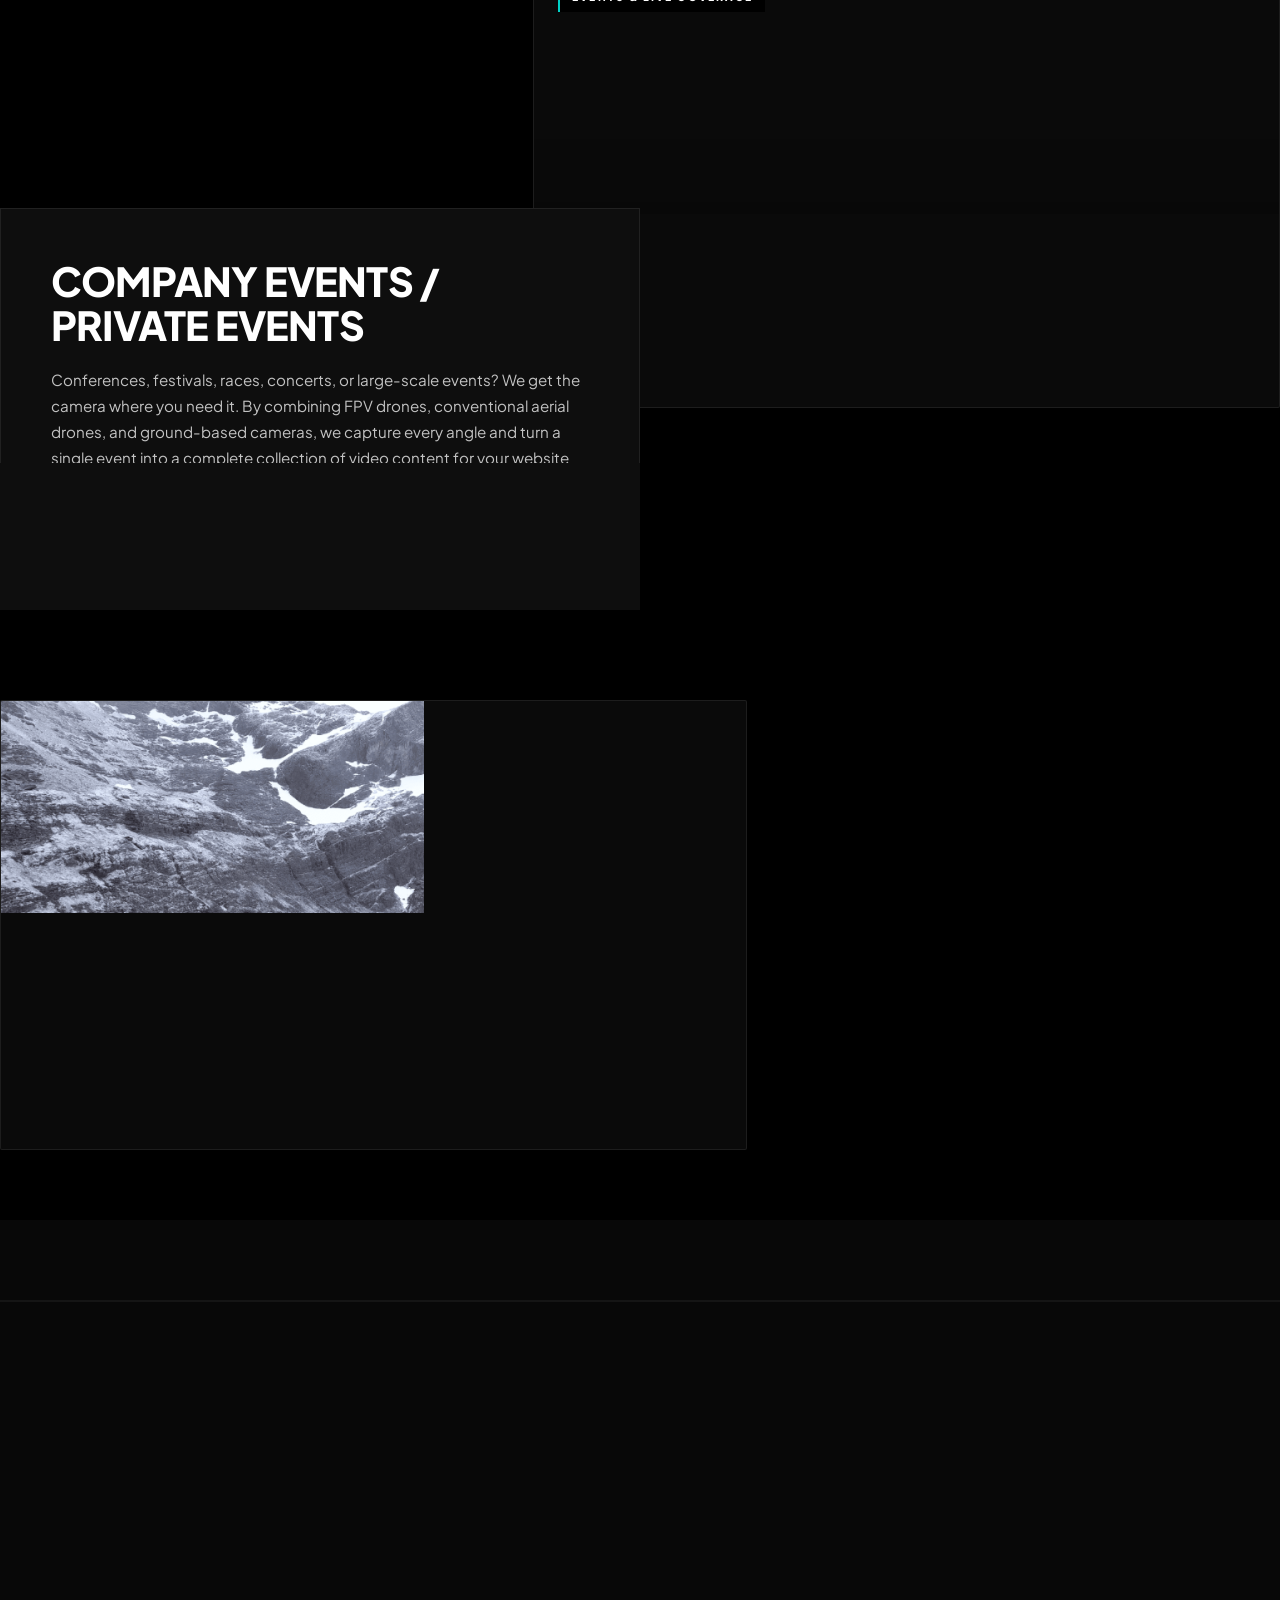
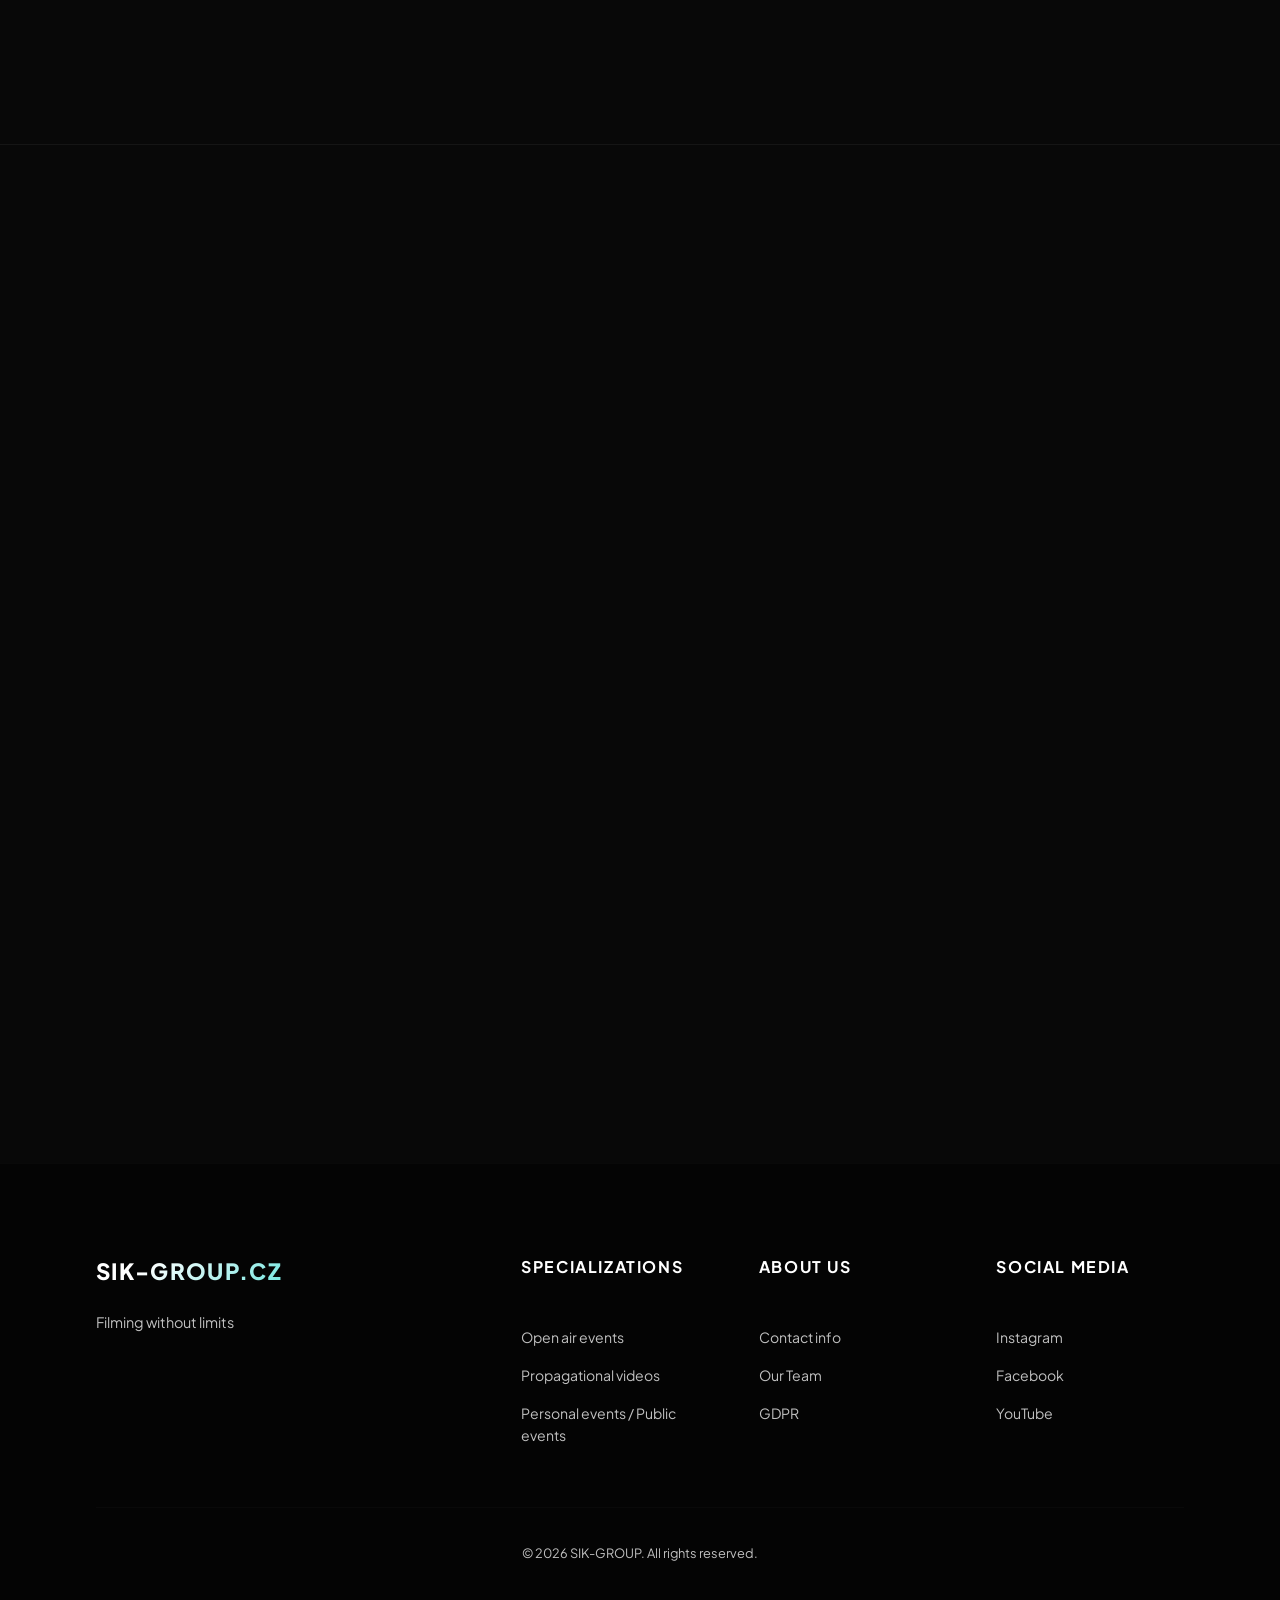
==== commit 9a32c72e: "Update print statement from 'Hello' to 'Goodbye'" ====
--- a/index.html
+++ b/index.html
@@ -43,9 +43,9 @@
                     <div class="panel-side">
                         <div class="side-block">
                             <span id="label-header-email">Email</span>
-                            <a href="#" class="side-email" id="header-email">Načítá se...</a>
+                            <a href="#" class="side-email" id="header-email"></a>
                             <span id="label-header-phone">Telefon</span>
-                            <a href="#" class="side-phone" id="header-phone">Načítá se...</a>
+                            <a href="#" class="side-phone" id="header-phone"></a>
                         </div>
                         <div class="side-block">
                             <span id="label-header-socials">Sociální sítě</span>
@@ -71,10 +71,10 @@
 
             <div class="hero-content-centered global-container">
                 <div class="hero-main-text">
-                    <h1 class="hero-title" id="hero-title">Načítá se...</h1>
+                    <h1 class="hero-title" id="hero-title"></h1>
                     <div class="hero-cta-group">
-                        <a href="#ukazka" class="btn-drone-minimal" id="hero-btn-drony">Načítá se...</a>
-                        <a href="public/pages/kontakt.html#kontakt" class="btn-drone-minimal outline" id="hero-btn-fpv">Načítá se...</a>
+                        <a href="#ukazka" class="btn-drone-minimal" id="hero-btn-drony"></a>
+                        <a href="public/pages/kontakt.html#kontakt" class="btn-drone-minimal outline" id="hero-btn-fpv"></a>
                     </div>
                 </div>
             </div>
@@ -83,7 +83,7 @@
 
         <section id="ukazka" class="divisions-section global-container">
             <div class="section-meta">
-                <h2 id="divisions-section-title">Načítá se...</h2>
+                <h2 id="divisions-section-title"></h2>
             </div>
 
             <div class="cinematic-showcase-list" id="divisions-container">
@@ -95,12 +95,12 @@
 
         <section class="trust-section global-container">
             <div class="section-meta">
-                <h2 id="trust-section-title">Načítá se...</h2>
+                <h2 id="trust-section-title"></h2>
             </div>
             
             <div class="trust-layout-premium">
                 <div class="trust-info">
-                    <p id="trust-text">Načítá se...</p>
+                    <p id="trust-text"></p>
                 </div>
                 
                 <div class="trust-logos-grid">
@@ -116,7 +116,7 @@
 
         <section id="booking" class="booking-section global-container">
             <div class="section-meta">
-                <h2 id="booking-section-title">Načítá se...</h2>    
+                <h2 id="booking-section-title"></h2>    
             </div>
 
             <div class="booking-grid">
@@ -145,7 +145,7 @@
                 </div>
 
                 <div class="booking-details">
-                    <h3 id="booking-heading">Načítá se...</h3>
+                    <h3 id="booking-heading"></h3>
                     <div id="selected-date-presenter" class="date-unselected">Žádné datum nebylo vybráno</div>
                     
                     <form class="booking-form" id="rezervacni-formular" novalidate>                        
--- a/public/css/index.css
+++ b/public/css/index.css
@@ -46,7 +46,7 @@
 }
 
 /* ==========================================================================
-   1. HERO SEKCE
+1. HERO SEKCE
    ========================================================================== */
 
 .hero-fullscreen {
@@ -165,7 +165,7 @@
 }
 
 /* ==========================================================================
-   2. DRONE DIVISIONS
+2. DRONE DIVISIONS
    ========================================================================== */
 
 .divisions-section {
@@ -327,7 +327,7 @@
 .showcase-row:hover .btn-drone-action svg { transform: translateX(6px); }
 
 /* ==========================================================================
-   3. KLIENTI A PARTNEŘI
+3. KLIENTI A PARTNEŘI
    ========================================================================== */
 
 .trust-section {
@@ -861,4 +861,145 @@
         flex-direction: column;
         gap: 25px;
     }
-}    
+}
+
+/* ==========================================================================
+   6. VLASTNÍ DESIGNOVÉ MODÁLNÍ OKNO PRO REZERVACI
+   ========================================================================== */
+
+.sik-modal-overlay {
+    position: fixed;
+    inset: 0;
+    background: rgba(0, 0, 0, 0.85);
+    backdrop-filter: blur(6px);
+    display: flex;
+    align-items: center;
+    justify-content: center;
+    padding: 20px;
+    z-index: 9999;
+    opacity: 0;
+    visibility: hidden;
+    transition: opacity 0.25s ease, visibility 0.25s ease;
+}
+
+.sik-modal-overlay.active {
+    opacity: 1;
+    visibility: visible;
+}
+
+.sik-modal-box {
+    background: #0e0e0e;
+    border: 1px solid rgba(0, 209, 199, 0.45);
+    border-top: 3px solid var(--accent-tech);
+    border-radius: 2px;
+    max-width: 460px;
+    width: 100%;
+    padding: 36px 32px;
+    text-align: center;
+    box-shadow: 0 24px 60px rgba(0, 0, 0, 0.85);
+    transform: translateY(12px);
+    transition: transform 0.25s var(--transition-premium);
+}
+
+.sik-modal-overlay.active .sik-modal-box {
+    transform: translateY(0);
+}
+
+.sik-modal-overlay.is-error .sik-modal-box {
+    border-color: rgba(255, 77, 77, 0.5);
+    border-top-color: #ff4d4d;
+}
+
+.sik-modal-icon {
+    width: 52px;
+    height: 52px;
+    margin: 0 auto 20px auto;
+    border-radius: 50%;
+    border: 1px solid var(--accent-tech);
+    color: var(--accent-tech);
+    display: flex;
+    align-items: center;
+    justify-content: center;
+    font-size: 1.4rem;
+    font-weight: 800;
+}
+
+.sik-modal-overlay.is-error .sik-modal-icon {
+    border-color: #ff4d4d;
+    color: #ff4d4d;
+}
+
+.sik-modal-title {
+    font-size: 1.25rem;
+    font-weight: 800;
+    text-transform: uppercase;
+    letter-spacing: 0.06em;
+    color: var(--text-pure);
+    margin: 0 0 12px 0;
+}
+
+.sik-modal-text {
+    font-size: 0.92rem;
+    color: var(--text-muted);
+    line-height: 1.6;
+    margin: 0 0 20px 0;
+}
+
+.sik-modal-summary {
+    background: rgba(255, 255, 255, 0.03);
+    border: 1px solid rgba(255, 255, 255, 0.08);
+    padding: 14px 16px;
+    margin-bottom: 24px;
+    text-align: left;
+    font-size: 0.85rem;
+    color: var(--text-pure);
+    line-height: 1.7;
+}
+
+.sik-modal-summary:empty {
+    display: none;
+}
+
+.sik-modal-summary span {
+    color: var(--accent-tech);
+    font-weight: 600;
+}
+
+.sik-modal-close-btn {
+    width: 100%;
+    padding: 15px 24px;
+    background: var(--accent-tech);
+    color: #080808;
+    border: 1px solid var(--accent-tech);
+    font-weight: 800;
+    font-size: 0.8rem;
+    letter-spacing: 0.15em;
+    text-transform: uppercase;
+    cursor: pointer;
+    transition: background-color 0.2s ease, color 0.2s ease;
+}
+
+.sik-modal-close-btn:hover {
+    background: transparent;
+    color: var(--accent-tech);
+}
+
+.sik-modal-overlay.is-error .sik-modal-close-btn {
+    background: #ff4d4d;
+    border-color: #ff4d4d;
+    color: #ffffff;
+}
+
+.sik-modal-overlay.is-error .sik-modal-close-btn:hover {
+    background: transparent;
+    color: #ff4d4d;
+}
+
+.booking-form .field-error {
+    border-bottom-color: #ff4d4d !important;
+}
+
+.custom-select-wrapper.field-error .custom-select-trigger {
+    border-bottom-color: #ff4d4d !important;
+    color: #ff4d4d !important;
+}
